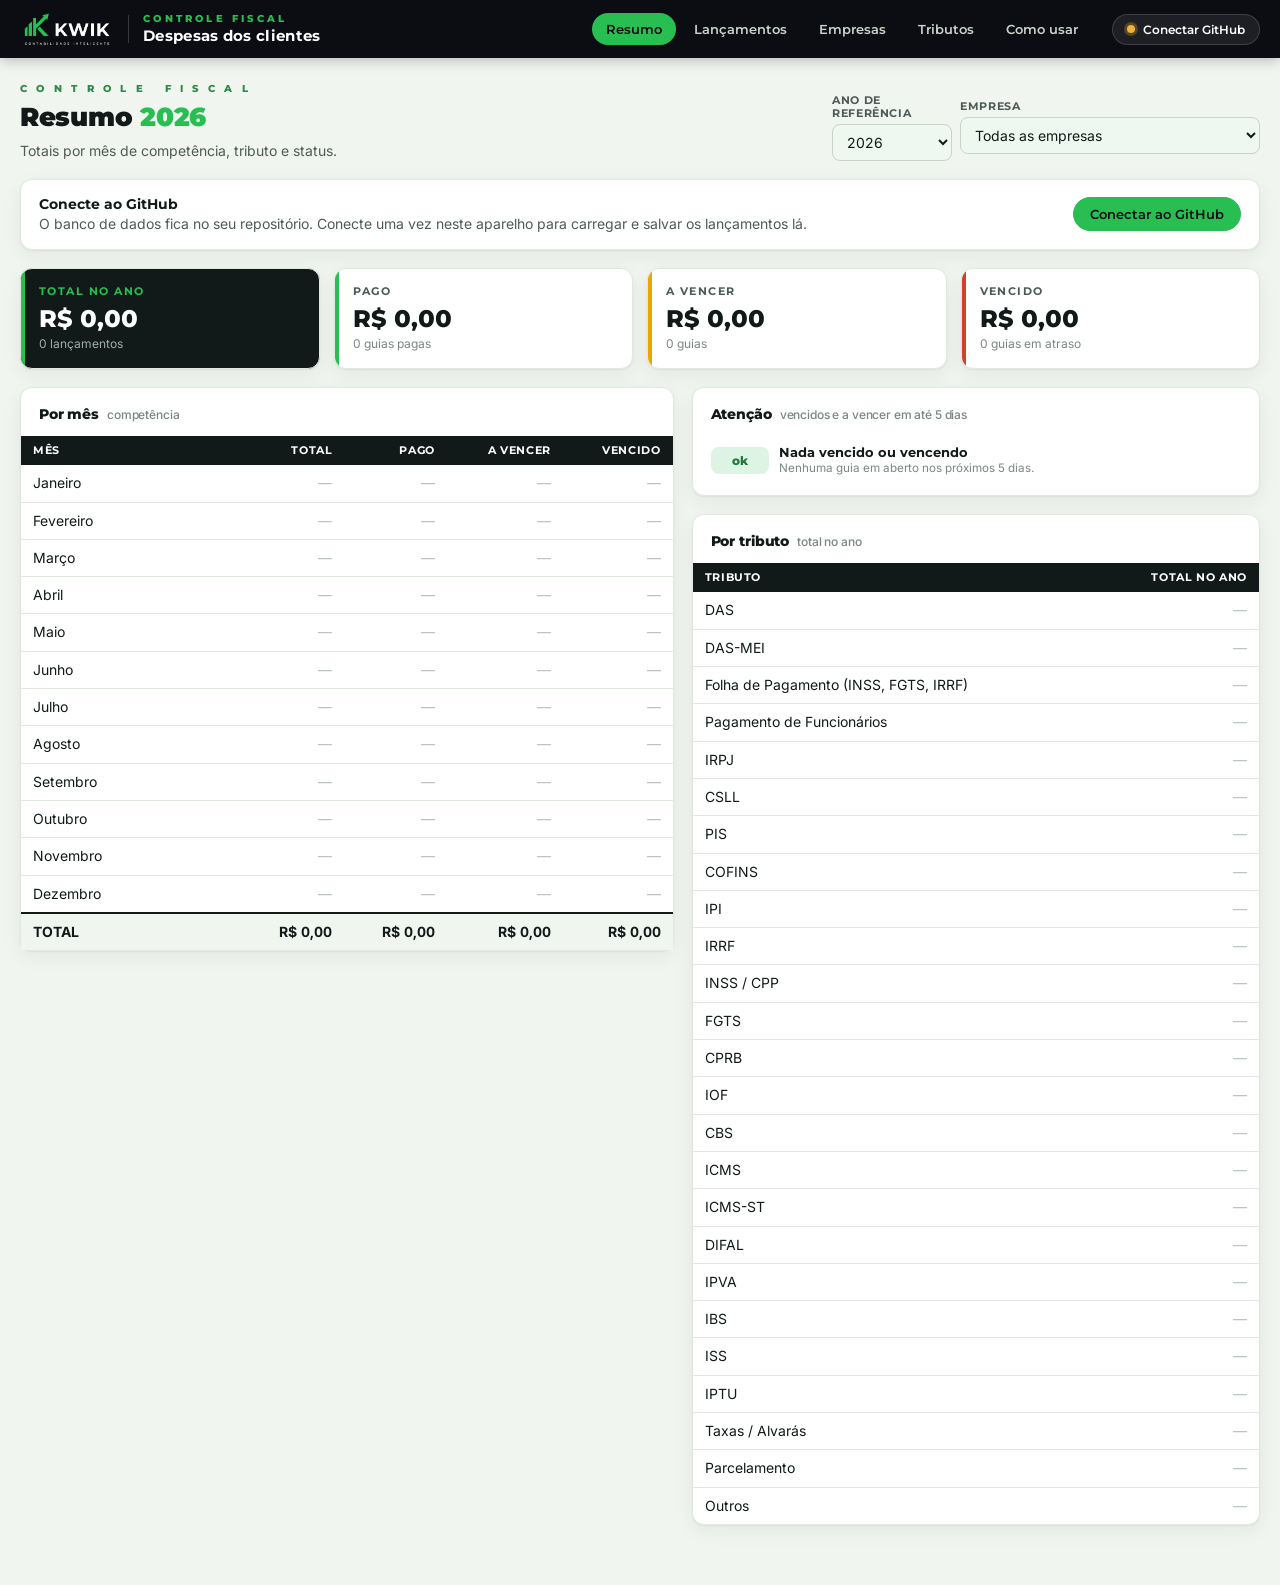
==== index.html @ aca6dff0 "Controle Fiscal KWIK: app instalável (sem dados) Co-Authored-By: Claude Opus 5.5 <noreply@anthropic." ====
<!doctype html>
<html lang="pt-BR">
<head>
<meta charset="utf-8">
<meta name="viewport" content="width=device-width, initial-scale=1, viewport-fit=cover">
<title>Controle Fiscal KWIK</title>
<link rel="manifest" href="manifest.webmanifest">
<link rel="apple-touch-icon" href="apple-touch-icon.png">
<link rel="icon" type="image/png" href="icone-192.png">
<meta name="theme-color" content="#0B0D13">
<meta name="apple-mobile-web-app-capable" content="yes">
<meta name="mobile-web-app-capable" content="yes">
<meta name="apple-mobile-web-app-status-bar-style" content="black-translucent">
<meta name="apple-mobile-web-app-title" content="KWIK Fiscal">
<meta name="description" content="Controle de despesas fiscais dos clientes da KWIK Contabilidade Inteligente">
<link rel="preconnect" href="https://fonts.googleapis.com">
<link rel="preconnect" href="https://fonts.gstatic.com" crossorigin>
<link href="https://fonts.googleapis.com/css2?family=Inter:wght@400;500;600;700&family=Montserrat:wght@600;700;800;900&display=swap" rel="stylesheet">
<style>
:root{
  --verde:#28BE52; --verde-esc:#2E8B45; --verde-claro:#DCEFD9; --verde-suave:#EEF8F0;
  --tinta:#111A19; --noite:#0B0D13; --grafite:#2A3331; --nevoa:#F1F5F0; --borda:#C9D3C8; --borda-suave:#E1E8E0;
  --texto:#111A19; --texto-2:#4D5B58; --texto-3:#7A8784; --branco:#fff;
  --ok-bg:#DDF3E3; --ok-tx:#1F7A3B; --av-bg:#FFF1CC; --av-tx:#8A5A00; --ve-bg:#F6D5D0; --ve-tx:#9C2B1E; --sv-bg:#E9ECEB; --sv-tx:#4D5B58;
  --raio:12px; --sombra:0 1px 2px rgba(17,26,25,.06),0 6px 20px rgba(17,26,25,.06);
  --f-tit:"Montserrat",system-ui,sans-serif; --f-txt:"Inter",system-ui,-apple-system,"Segoe UI",sans-serif;
}
*{box-sizing:border-box}
html{-webkit-text-size-adjust:100%}
body{margin:0;background:var(--nevoa);color:var(--texto);font:14px/1.45 var(--f-txt)}
button,input,select,textarea{font:inherit;color:inherit}
h1,h2,h3{font-family:var(--f-tit);margin:0;letter-spacing:-.01em}
.num{font-variant-numeric:tabular-nums;text-align:right;white-space:nowrap}

/* topo */
.topo{background:var(--noite);color:#fff;position:sticky;top:0;z-index:20;box-shadow:0 2px 12px rgba(0,0,0,.25)}
.topo-in{max-width:1400px;margin:0 auto;padding:10px 20px;display:flex;align-items:center;gap:20px;flex-wrap:wrap}
.marca{display:flex;align-items:center;gap:14px;text-decoration:none;color:inherit}
.marca img{height:38px;width:auto;display:block}
.marca .sep{width:1px;height:28px;background:rgba(255,255,255,.18)}
.marca .rot{font:800 10px/1.2 var(--f-tit);letter-spacing:.32em;color:var(--verde)}
.marca .rot b{display:block;color:#fff;font-size:15px;letter-spacing:.02em;margin-top:2px}
.abas{display:flex;gap:4px;margin-left:auto;flex-wrap:wrap}
.aba{background:none;border:0;color:#C9D3C8;padding:8px 14px;border-radius:999px;cursor:pointer;font:600 13px var(--f-tit);transition:background .15s,color .15s}
.aba:hover{color:#fff;background:rgba(255,255,255,.07)}
.aba[aria-selected="true"]{background:var(--verde);color:var(--noite)}
.dados-bt{display:flex;align-items:center;gap:8px;background:rgba(255,255,255,.08);border:1px solid rgba(255,255,255,.14);color:#fff;border-radius:999px;padding:7px 14px;cursor:pointer;font:600 12px var(--f-tit)}
.dados-bt:hover{background:rgba(255,255,255,.14)}
.ponto{width:8px;height:8px;border-radius:50%;background:#7A8784;flex:none}
.ponto.ok{background:var(--verde);box-shadow:0 0 0 3px rgba(40,190,82,.25)}
.ponto.alerta{background:#F2B233;box-shadow:0 0 0 3px rgba(242,178,51,.25)}
.ponto.erro{background:#E5533D;box-shadow:0 0 0 3px rgba(229,83,61,.25)}
.aviso-gh{display:flex;align-items:center;gap:14px;padding:14px 18px;margin-bottom:18px;border-left:4px solid var(--verde);flex-wrap:wrap}
.aviso-gh p{margin:0;flex:1 1 260px;color:var(--texto-2)}
.aviso-gh b{color:var(--texto);font-family:var(--f-tit)}
.passos-gh{background:var(--nevoa);border:1px solid var(--borda-suave);border-radius:10px;padding:12px 14px;font-size:13px;color:var(--texto-2)}
.passos-gh ol{margin:6px 0 6px;padding-left:20px}
.passos-gh li{margin:3px 0}
.passos-gh a{color:var(--verde-esc);font-weight:600;word-break:break-all}
/* cartões de lançamento (celular) */
.cards{display:none;padding:6px}
.card-l{border:1px solid var(--borda-suave);border-radius:12px;padding:12px 12px 10px;margin:6px 0;background:#fff;border-left:4px solid var(--c,var(--borda))}
.card-l.Pago{--c:var(--verde)} .card-l.A{--c:#E9A800} .card-l.Vencido{--c:#D0402C}
.card-l .cl-top{display:flex;justify-content:space-between;gap:8px;align-items:flex-start}
.card-l .cl-top b{font:700 14px var(--f-tit)}
.card-l .cl-emp{font-size:12.5px;color:var(--texto-2);margin-top:2px}
.card-l .cl-info{font-size:12px;color:var(--texto-3);margin-top:6px;display:flex;gap:6px 12px;flex-wrap:wrap}
.card-l .cl-bot{display:flex;justify-content:space-between;align-items:center;margin-top:8px;gap:8px}
.card-l .valor{font:800 17px var(--f-tit);font-variant-numeric:tabular-nums}
.bt-filtros{display:none}
.filtros .mais{display:contents}
.menu{position:absolute;right:20px;top:calc(100% + 6px);background:#fff;color:var(--texto);border-radius:var(--raio);box-shadow:0 12px 40px rgba(0,0,0,.25);min-width:300px;padding:8px;display:none}
.menu.aberto{display:block}
.menu .info{padding:10px 12px 12px;border-bottom:1px solid var(--borda-suave);margin-bottom:6px;font-size:12px;color:var(--texto-2)}
.menu .info strong{display:block;font:700 13px var(--f-tit);color:var(--texto);margin-bottom:2px}
.menu button{display:flex;width:100%;text-align:left;gap:10px;align-items:center;background:none;border:0;padding:9px 12px;border-radius:8px;cursor:pointer}
.menu button:hover{background:var(--nevoa)}
.menu button small{display:block;color:var(--texto-3);font-size:11.5px}
.menu hr{border:0;border-top:1px solid var(--borda-suave);margin:6px 0}
.menu .ic{width:18px;text-align:center;color:var(--verde-esc);font-weight:700}

/* página */
main{max-width:1400px;margin:0 auto;padding:24px 20px 60px}
.cab{display:flex;align-items:flex-end;justify-content:space-between;gap:16px;flex-wrap:wrap;margin-bottom:18px}
.cab .sobre{font:800 10px var(--f-tit);letter-spacing:.32em;color:var(--verde-esc);margin-bottom:4px}
.cab h1{font-size:26px;font-weight:900}
.cab h1 em{font-style:normal;color:var(--verde)}
.cab p{margin:4px 0 0;color:var(--texto-2)}
.acoes{display:flex;gap:8px;flex-wrap:wrap;align-items:center}
.bt{display:inline-flex;align-items:center;gap:6px;border:1px solid var(--borda);background:#fff;border-radius:999px;padding:8px 16px;cursor:pointer;font:600 13px var(--f-tit);color:var(--tinta);transition:background .15s,border-color .15s}
.bt:hover{border-color:var(--tinta)}
.bt.pri{background:var(--verde);border-color:var(--verde);color:var(--noite)}
.bt.pri:hover{background:#22a948;border-color:#22a948}
.bt.esc{background:var(--tinta);border-color:var(--tinta);color:#fff}
.bt.peq{padding:5px 10px;font-size:12px}
.bt:disabled{opacity:.5;cursor:default}
.painel{background:#fff;border:1px solid var(--borda-suave);border-radius:var(--raio);box-shadow:var(--sombra)}
.painel>h2{font-size:14px;font-weight:800;padding:16px 18px 0;display:flex;align-items:center;gap:8px}
.painel>h2 small{font:500 12px var(--f-txt);color:var(--texto-3)}
.vazio{padding:36px 18px;text-align:center;color:var(--texto-3)}

/* filtros */
.filtros{display:flex;gap:10px;flex-wrap:wrap;align-items:flex-end;padding:14px 16px;margin-bottom:14px}
.campo{display:flex;flex-direction:column;gap:4px;min-width:0}
.campo>span{font:700 10.5px var(--f-tit);letter-spacing:.06em;text-transform:uppercase;color:var(--texto-2)}
.campo input,.campo select,.campo textarea{border:1px solid var(--borda);background:var(--verde-suave);border-radius:8px;padding:8px 10px;min-width:0;width:100%;outline:none}
.campo input:focus,.campo select:focus,.campo textarea:focus{border-color:var(--verde);box-shadow:0 0 0 3px rgba(40,190,82,.18);background:#fff}
.filtros .campo{flex:1 1 150px}
.filtros .campo.busca{flex:2 1 220px}
.filtros .campo input,.filtros .campo select{background:#fff}

/* KPIs */
.kpis{display:grid;grid-template-columns:repeat(4,minmax(0,1fr));gap:14px;margin-bottom:18px}
.kpi{padding:16px 18px;cursor:pointer;text-align:left;border:1px solid var(--borda-suave);transition:transform .15s,box-shadow .15s;position:relative;overflow:hidden}
.kpi:hover{transform:translateY(-2px);box-shadow:0 10px 26px rgba(17,26,25,.1)}
.kpi::before{content:"";position:absolute;left:0;top:0;bottom:0;width:4px;background:var(--c,var(--verde))}
.kpi .r{font:700 10.5px var(--f-tit);letter-spacing:.14em;text-transform:uppercase;color:var(--texto-2)}
.kpi .v{font:800 24px var(--f-tit);margin-top:6px;font-variant-numeric:tabular-nums;white-space:nowrap}
.kpi .s{font-size:12px;color:var(--texto-3);margin-top:2px}
.kpi.total{background:var(--tinta);color:#fff;--c:var(--verde)}
.kpi.total .r{color:var(--verde)} .kpi.total .s{color:#9FB0AC}
.kpi.pago{--c:var(--verde)} .kpi.av{--c:#E9A800} .kpi.ve{--c:#D0402C}
.grade2{display:grid;grid-template-columns:minmax(0,1.15fr) minmax(0,1fr);gap:18px;align-items:start}
.grade2 .lado{display:flex;flex-direction:column;gap:18px}

/* tabelas */
.rolagem{overflow:auto;max-width:100%}
table{border-collapse:separate;border-spacing:0;width:100%}
th{font:700 10.5px var(--f-tit);letter-spacing:.06em;text-transform:uppercase;color:#fff;background:var(--tinta);padding:10px 10px;text-align:left;white-space:nowrap;position:sticky;top:0;z-index:2}
th.num{text-align:right}
th.ordenavel{cursor:pointer;user-select:none}
th.ordenavel:hover{background:var(--grafite)}
th .seta{color:var(--verde);margin-left:4px}
th.auto::after{content:"auto";font:600 8.5px var(--f-txt);letter-spacing:.04em;text-transform:none;background:rgba(255,255,255,.14);color:#C9D3C8;border-radius:4px;padding:1px 4px;margin-left:6px;vertical-align:1px}
td{padding:9px 10px;border-bottom:1px solid var(--borda-suave);vertical-align:middle}
tbody tr:hover td{background:#F7FAF6}
tfoot td{font-weight:700;background:var(--nevoa);border-top:2px solid var(--tinta);border-bottom:0}
.tab-dados{max-height:calc(100vh - 290px);min-height:240px}
.tab-dados td{white-space:nowrap}
.tab-dados td.obs{max-width:380px;overflow:hidden;text-overflow:ellipsis;color:var(--texto-2);font-size:12.5px}
.tab-dados td.emp{max-width:240px;overflow:hidden;text-overflow:ellipsis}
.mini td,.mini th{padding:8px 12px}
.mini{margin-top:12px}
.mini tbody tr:last-child td{border-bottom:0}
.barra{position:relative}
.barra i{position:absolute;left:6px;top:6px;bottom:6px;background:linear-gradient(90deg,rgba(40,190,82,.32),rgba(40,190,82,.14));border-radius:4px;pointer-events:none}
.barra span{position:relative}
.zero{color:#B6C0BE}
.selo{display:inline-flex;align-items:center;gap:5px;padding:3px 9px;border-radius:999px;font:700 11px var(--f-tit);white-space:nowrap}
.selo::before{content:"";width:6px;height:6px;border-radius:50%;background:currentColor}
.s-pago{background:var(--ok-bg);color:var(--ok-tx)} .s-av{background:var(--av-bg);color:var(--av-tx)} .s-ve{background:var(--ve-bg);color:var(--ve-tx)} .s-sv{background:var(--sv-bg);color:var(--sv-tx)}
.dias-alerta{background:var(--av-bg);color:var(--av-tx);font-weight:700;border-radius:6px;padding:2px 7px}
.dias-alerta.neg{background:var(--ve-bg);color:var(--ve-tx)}
.auto-cel{color:var(--texto-2)}
.acoes-linha{display:flex;gap:4px;justify-content:flex-end}
.ib{border:1px solid transparent;background:none;border-radius:8px;width:30px;height:30px;display:inline-grid;place-items:center;cursor:pointer;color:var(--texto-2)}
.ib:hover{background:var(--nevoa);border-color:var(--borda);color:var(--tinta)}
.ib.pagar{color:var(--verde-esc)}
.ib.del:hover{color:var(--ve-tx);border-color:var(--ve-bg);background:#FDF1EF}
.ib svg{width:16px;height:16px}
.contagem{font-size:12.5px;color:var(--texto-2);padding:10px 16px;border-top:1px solid var(--borda-suave);display:flex;justify-content:space-between;gap:10px;flex-wrap:wrap}

/* atenção */
.alertas{list-style:none;margin:10px 0 0;padding:0 8px 8px}
.alertas li{display:grid;grid-template-columns:auto minmax(0,1fr) auto;gap:10px;align-items:center;padding:10px;border-radius:10px;cursor:pointer}
.alertas li:hover{background:var(--nevoa)}
.alertas .d{font:800 12px var(--f-tit);text-align:center;width:58px;padding:6px 0;border-radius:8px}
.alertas .t{min-width:0}
.alertas .t b{display:block;font:700 13px var(--f-tit);overflow:hidden;text-overflow:ellipsis;white-space:nowrap}
.alertas .t small{color:var(--texto-3);display:block;overflow:hidden;text-overflow:ellipsis;white-space:nowrap}

/* instruções */
.passos{display:grid;grid-template-columns:repeat(auto-fit,minmax(240px,1fr));gap:14px;margin-bottom:18px}
.passo{padding:18px}
.passo .n{width:34px;height:34px;border-radius:10px;background:var(--verde);color:var(--noite);display:grid;place-items:center;font:900 15px var(--f-tit);margin-bottom:10px}
.passo h3{font-size:15px;margin-bottom:4px}
.passo p{margin:0;color:var(--texto-2)}
.legenda{padding:18px;display:grid;gap:10px}
.legenda div{display:grid;grid-template-columns:170px 1fr;gap:12px;align-items:center}
.amostra{border:1px solid var(--borda);border-radius:6px;padding:6px 10px;font-size:12px}
.texto-longo{padding:18px 20px;color:var(--texto-2)}
.texto-longo h3{color:var(--texto);font-size:15px;margin:14px 0 6px}
.texto-longo h3:first-child{margin-top:0}
.texto-longo code{background:var(--nevoa);border:1px solid var(--borda-suave);border-radius:4px;padding:1px 5px;font-size:12.5px}

/* modal */
dialog{border:0;border-radius:16px;padding:0;width:min(760px,calc(100vw - 24px));box-shadow:0 30px 80px rgba(0,0,0,.35);color:var(--texto)}
dialog::backdrop{background:rgba(11,13,19,.55);backdrop-filter:blur(2px)}
.m-cab{background:var(--tinta);color:#fff;padding:16px 20px;display:flex;align-items:center;justify-content:space-between}
.m-cab .sobre{font:800 9.5px var(--f-tit);letter-spacing:.3em;color:var(--verde)}
.m-cab h2{font-size:18px;font-weight:800}
.m-cab .x{background:none;border:0;color:#C9D3C8;font-size:22px;cursor:pointer;line-height:1}
.m-corpo{padding:18px 20px;display:grid;grid-template-columns:repeat(6,minmax(0,1fr));gap:12px 14px;max-height:calc(100vh - 200px);overflow:auto}
.m-corpo .c2{grid-column:span 2}.m-corpo .c3{grid-column:span 3}.m-corpo .c4{grid-column:span 4}.m-corpo .c6{grid-column:span 6}
.m-pe{padding:14px 20px;border-top:1px solid var(--borda-suave);display:flex;justify-content:flex-end;gap:8px;flex-wrap:wrap;background:var(--nevoa)}
.ro{border:1px dashed var(--borda);background:#fff;border-radius:8px;padding:8px 10px;min-height:38px;display:flex;align-items:center;gap:8px;color:var(--texto-2)}
.ro.total{font:800 16px var(--f-tit);color:var(--tinta);justify-content:flex-end}
.campo .dica{font-size:11.5px;color:var(--texto-3)}
.campo .erro{font-size:11.5px;color:var(--ve-tx)}
.campo.invalido input{border-color:#D0402C;background:#FDF1EF}
.linha-inp{display:flex;gap:6px}
.linha-inp input{flex:1}
textarea{resize:vertical;min-height:64px}

/* toast */
.toasts{position:fixed;bottom:18px;left:50%;transform:translateX(-50%);display:flex;flex-direction:column;gap:8px;z-index:100;width:min(520px,calc(100vw - 32px))}
.toast{background:var(--tinta);color:#fff;border-radius:12px;padding:12px 14px;display:flex;align-items:center;gap:12px;box-shadow:0 12px 30px rgba(0,0,0,.3);animation:sobe .2s ease-out}
.toast::before{content:"";width:8px;height:8px;border-radius:50%;background:var(--verde);flex:none}
.toast.erro::before{background:#E5533D}
.toast span{flex:1}
.toast button{background:none;border:1px solid rgba(255,255,255,.3);color:var(--verde);border-radius:999px;padding:4px 12px;cursor:pointer;font:700 12px var(--f-tit)}
@keyframes sobe{from{opacity:0;transform:translateY(8px)}to{opacity:1;transform:none}}

[hidden]{display:none!important}
.so-impr{display:none}

@media (max-width:1100px){.grade2{grid-template-columns:1fr}}
@media (max-width:820px){
  .kpis{grid-template-columns:repeat(2,minmax(0,1fr))}
  .topo-in{padding:10px 16px;gap:10px}
  .abas{margin-left:0;order:3;width:100%;overflow-x:auto;flex-wrap:nowrap}
  .aba{flex:none}
  .dados-bt{margin-left:auto}
  .marca img{height:30px}
  .marca .rot{display:none}.marca .sep{display:none}
  main{padding:18px 16px 50px}
  .m-corpo{grid-template-columns:repeat(2,minmax(0,1fr))}
  .m-corpo .c2,.m-corpo .c3,.m-corpo .c4,.m-corpo .c6{grid-column:span 2}
  .legenda div{grid-template-columns:1fr}
  .menu{right:16px;left:16px;min-width:0}
  .tab-dados{max-height:none}
}
/* celular: cartões no lugar da tabela, filtros recolhidos, campos de 16px (o iPhone não dá zoom) */
@media (max-width:700px){
  .tab-dados{display:none}
  .cards{display:block}
  .bt-filtros{display:inline-flex}
  .filtros:not(.abre) .mais{display:none}
  .filtros .campo.busca{flex:1 1 160px}
  .campo input,.campo select,.campo textarea{font-size:16px}
  .cab h1{font-size:23px}
  .cab .acoes{width:100%}
  .cab .acoes .bt.pri{flex:1;justify-content:center}
  .cab .acoes .campo{flex:1 1 140px;width:auto!important}
  dialog{width:100vw;max-width:100vw;max-height:100dvh;height:100dvh;border-radius:0;margin:0}
  dialog form{display:flex;flex-direction:column;height:100%}
  .m-cab{padding-top:calc(14px + env(safe-area-inset-top))}
  .m-corpo{flex:1;max-height:none}
  .m-pe{padding-bottom:calc(14px + env(safe-area-inset-bottom))}
  .m-pe .bt{flex:1;justify-content:center}
}
.topo{padding-top:env(safe-area-inset-top);padding-left:env(safe-area-inset-left);padding-right:env(safe-area-inset-right)}
main{padding-bottom:calc(60px + env(safe-area-inset-bottom))}
.toasts{bottom:calc(18px + env(safe-area-inset-bottom))}
@media (max-width:420px){.kpi .v{font-size:19px}}
@media print{
  body{background:#fff}
  .topo,.acoes,.filtros,.ib,.acoes-linha,th.col-acoes,td.col-acoes,.toasts{display:none!important}
  .so-impr{display:block}
  main{padding:0;max-width:none}
  .painel{box-shadow:none;border:0}
  .tab-dados{max-height:none;overflow:visible}
  th{position:static;color:#000;background:#E1E8E0}
  .kpi.total{background:#fff;color:#000;border:1px solid #000}
}
</style>
</head>
<body>
<header class="topo">
  <div class="topo-in">
    <a class="marca" href="#resumo" title="Controle Fiscal KWIK">
      <img src="[data-uri]" alt="KWIK Contabilidade Inteligente">
      <span class="sep"></span>
      <span class="rot">CONTROLE FISCAL<b>Despesas dos clientes</b></span>
    </a>
    <nav class="abas" role="tablist" aria-label="Seções">
      <button class="aba" role="tab" data-aba="resumo">Resumo</button>
      <button class="aba" role="tab" data-aba="lancamentos">Lançamentos</button>
      <button class="aba" role="tab" data-aba="empresas">Empresas</button>
      <button class="aba" role="tab" data-aba="tributos">Tributos</button>
      <button class="aba" role="tab" data-aba="instrucoes">Como usar</button>
    </nav>
    <button class="dados-bt" id="btDados" aria-haspopup="true" aria-expanded="false"><span class="ponto" id="pontoDados"></span><span id="rotDados">Banco de dados</span></button>
    <div class="menu" id="menuDados" role="menu">
      <div class="info"><strong id="infoTit">Salvo neste navegador</strong><span id="infoTxt"></span></div>
      <button data-acao="sincronizar" data-so-gh><span class="ic">↻</span><span>Sincronizar agora<small>Busca as alterações dos outros aparelhos</small></span></button>
      <button data-acao="github"><span class="ic">⇄</span><span><b>Conectar ao GitHub</b><small>Repositório, arquivo do banco e token</small></span></button>
      <hr>
      <button data-acao="exp-json"><span class="ic">↓</span><span>Baixar backup (.json)</span></button>
      <button data-acao="imp-json"><span class="ic">↑</span><span>Restaurar backup (.json)</span></button>
      <hr>
      <button data-acao="exp-xlsx"><span class="ic">▦</span><span>Exportar para Excel (.xlsx)<small>Mesmas abas da planilha original</small></span></button>
      <button data-acao="imp-xlsx"><span class="ic">▤</span><span>Importar planilha Excel (.xlsx)<small>Substitui os dados pelos da planilha</small></span></button>
      <hr>
      <button data-acao="imprimir"><span class="ic">⎙</span><span>Imprimir esta tela</span></button>
    </div>
    <input type="file" id="arqJson" accept=".json,application/json" hidden>
    <input type="file" id="arqXlsx" accept=".xlsx,.xls" hidden>
  </div>
</header>

<main>
  <!-- RESUMO -->
  <section data-pag="resumo" hidden>
    <div class="cab">
      <div><div class="sobre">C O N T R O L E &nbsp; F I S C A L</div><h1>Resumo <em id="resAnoTit"></em></h1><p>Totais por mês de competência, tributo e status.</p></div>
      <div class="acoes">
        <label class="campo" style="width:120px"><span>Ano de referência</span><select id="resAno"></select></label>
        <label class="campo" style="width:300px;max-width:100%"><span>Empresa</span><select id="resEmp"></select></label>
      </div>
    </div>
    <div class="painel aviso-gh" id="avisoGh" hidden><p><b>Conecte ao GitHub</b><br>O banco de dados fica no seu repositório. Conecte uma vez neste aparelho para carregar e salvar os lançamentos lá.</p><button class="bt pri" id="avisoGhBt">Conectar ao GitHub</button></div>
    <div class="kpis" id="kpis"></div>
    <div class="grade2">
      <div class="painel"><h2>Por mês <small>competência</small></h2><div class="rolagem"><table class="mini" id="tabMes"></table></div></div>
      <div class="lado">
        <div class="painel"><h2>Atenção <small>vencidos e a vencer em até 5 dias</small></h2><ul class="alertas" id="alertas"></ul></div>
        <div class="painel"><h2>Por tributo <small>total no ano</small></h2><div class="rolagem"><table class="mini" id="tabTrib"></table></div></div>
      </div>
    </div>
  </section>

  <!-- LANÇAMENTOS -->
  <section data-pag="lancamentos" hidden>
    <div class="cab">
      <div><div class="sobre">C O N T R O L E &nbsp; F I S C A L</div><h1>Lançamentos</h1><p>Cada guia: empresa, tributo, competência, vencimento e valores. Regime, esfera, total e status são automáticos.</p></div>
      <div class="acoes"><button class="bt pri" id="novoLanc">＋ Novo lançamento</button></div>
    </div>
    <div class="painel filtros">
      <label class="campo busca"><span>Buscar</span><input type="search" id="fBusca" placeholder="Guia, observação, empresa…"></label>
      <button class="bt peq bt-filtros" id="btFiltros" style="margin-bottom:3px">Filtros</button>
      <div class="mais">
      <label class="campo"><span>Empresa</span><select id="fEmp"></select></label>
      <label class="campo"><span>Tributo</span><select id="fTrib"></select></label>
      <label class="campo"><span>Status</span><select id="fStatus"><option value="">Todos</option><option>Pago</option><option>A vencer</option><option>Vencido</option><option>Sem venc.</option><option value="aberto">Em aberto (a vencer + vencido)</option></select></label>
      <label class="campo" style="flex:0 1 110px"><span>Ano</span><select id="fAno"></select></label>
      <label class="campo" style="flex:0 1 140px"><span>Mês</span><select id="fMes"></select></label>
      <button class="bt peq" id="fLimpar" style="margin-bottom:3px">Limpar filtros</button>
      </div>
    </div>
    <div class="painel">
      <div class="rolagem tab-dados"><table id="tabLanc"></table></div>
      <div class="cards" id="cardsLanc"></div>
      <div class="contagem" id="contLanc"></div>
    </div>
  </section>

  <!-- EMPRESAS -->
  <section data-pag="empresas" hidden>
    <div class="cab">
      <div><div class="sobre">C O N T R O L E &nbsp; F I S C A L</div><h1>Empresas</h1><p>Cadastro dos clientes: razão social, CNPJ e regime tributário.</p></div>
      <div class="acoes"><button class="bt pri" id="novaEmp">＋ Nova empresa</button></div>
    </div>
    <div class="painel"><div class="rolagem"><table id="tabEmp"></table></div></div>
  </section>

  <!-- TRIBUTOS -->
  <section data-pag="tributos" hidden>
    <div class="cab">
      <div><div class="sobre">C O N T R O L E &nbsp; F I S C A L</div><h1>Tributos</h1><p>Lista usada nos menus dos lançamentos. Inclua novos tributos ou taxas quando precisar.</p></div>
      <div class="acoes"><button class="bt pri" id="novoTrib">＋ Novo tributo</button></div>
    </div>
    <div class="painel"><div class="rolagem"><table id="tabTribs"></table></div></div>
  </section>

  <!-- INSTRUÇÕES -->
  <section data-pag="instrucoes" hidden>
    <div class="cab"><div><div class="sobre">C O N T R O L E &nbsp; F I S C A L</div><h1>Como <em>usar</em></h1><p>O mesmo controle da planilha, no computador e no celular.</p></div></div>
    <div class="passos">
      <div class="painel passo"><div class="n">1</div><h3>Empresas</h3><p>Cadastre cada cliente (razão social, CNPJ, regime tributário).</p></div>
      <div class="painel passo"><div class="n">2</div><h3>Lançamentos</h3><p>Registre cada guia: empresa, tributo, competência, vencimento e valores. Regime, esfera, total e status são automáticos.</p></div>
      <div class="painel passo"><div class="n">3</div><h3>Resumo</h3><p>Escolha o ano e, se quiser, uma empresa. Os totais por mês, tributo e status se atualizam sozinhos.</p></div>
      <div class="painel passo"><div class="n">4</div><h3>Tributos</h3><p>Lista usada nos menus. Pode incluir novos tributos ou taxas a qualquer momento.</p></div>
    </div>
    <div class="grade2">
      <div class="painel"><h2>Legenda</h2>
        <div class="legenda">
          <div><span class="amostra" style="background:var(--verde-suave)">Campo verde-claro</span><span>Campo para preencher.</span></div>
          <div><span class="amostra" style="border-style:dashed">Campo tracejado</span><span>Cálculo automático (regime, esfera, total e status) — não precisa editar.</span></div>
          <div><span><span class="selo s-pago">Pago</span></span><span>Tem data de pagamento.</span></div>
          <div><span><span class="selo s-av">A vencer</span></span><span>Sem pagamento e vencimento hoje ou depois.</span></div>
          <div><span><span class="selo s-ve">Vencido</span></span><span>Sem pagamento e vencimento já passou (calculado pela data de hoje).</span></div>
          <div><span><span class="selo s-sv">Sem venc.</span></span><span>Sem pagamento e sem data de vencimento.</span></div>
          <div><span><span class="dias-alerta">3</span></span><span>Dias p/ vencer destacado quando faltam 5 dias ou menos (negativo = dias de atraso).</span></div>
        </div>
      </div>
      <div class="painel texto-longo">
        <h3>Onde os dados ficam salvos</h3>
        <p>O banco é o arquivo <code>dados/kwik-despesas.json</code> do seu repositório privado no GitHub. Cada aparelho guarda uma cópia e sincroniza sozinho: ao abrir o app, ao salvar e ao voltar para ele. Cada envio vira um commit, então o GitHub guarda o histórico de tudo.</p>
        <h3>Conectar um aparelho</h3>
        <p>Toque em <b>Banco de dados → Conectar ao GitHub</b>, gere um token com acesso só a esse repositório (as instruções estão na tela) e cole. Faça isso uma vez em cada aparelho.</p>
        <h3>Sem internet</h3>
        <p>Pode lançar normalmente. As alterações ficam guardadas no aparelho e sobem quando a conexão voltar. Se o celular e o computador mexerem ao mesmo tempo, as alterações se juntam: em cada lançamento vale a mais recente.</p>
        <h3>Instalar no iPhone</h3>
        <p>Abra o link do app no <b>Safari</b>, toque em <b>Compartilhar</b> → <b>Adicionar à Tela de Início</b>. Depois abra pelo ícone e conecte ao GitHub ali dentro.</p>
        <h3>Excel</h3>
        <p><b>Exportar para Excel</b> gera um .xlsx com as abas Resumo, Lançamentos, Empresas e Tributos. <b>Importar planilha</b> lê uma planilha no mesmo formato e substitui os dados.</p>
        <h3>Origem</h3>
        <p>Dados de agosto e setembro/2026 lançados a partir das guias do Drive da KWIK.</p>
      </div>
    </div>
  </section>
</main>

<dialog id="modal"><form method="dialog" id="mForm" novalidate>
  <div class="m-cab"><div><div class="sobre" id="mSobre"></div><h2 id="mTit"></h2></div><button type="button" class="x" data-fechar aria-label="Fechar">×</button></div>
  <div class="m-corpo" id="mCorpo"></div>
  <div class="m-pe" id="mPe"></div>
</form></dialog>
<div class="toasts" id="toasts"></div>

<script>
"use strict";
/* ===== Lista padrão de tributos (a mesma da planilha; os dados ficam no GitHub, não neste arquivo) ===== */
const TRIBUTOS_PADRAO = [{"id": "t001", "nome": "DAS", "esfera": "Federal", "descricao": "Simples Nacional – documento de arrecadação unificado"}, {"id": "t002", "nome": "DAS-MEI", "esfera": "Federal", "descricao": "Microempreendedor Individual"}, {"id": "t003", "nome": "Folha de Pagamento (INSS, FGTS, IRRF)", "esfera": "Federal", "descricao": "Encargos sobre a folha: INSS/CPP, FGTS e IRRF retido dos funcionários"}, {"id": "t004", "nome": "Pagamento de Funcionários", "esfera": "Pessoal", "descricao": "Salários, férias, 13º, rescisões e pró-labore"}, {"id": "t005", "nome": "IRPJ", "esfera": "Federal", "descricao": "Imposto de Renda Pessoa Jurídica"}, {"id": "t006", "nome": "CSLL", "esfera": "Federal", "descricao": "Contribuição Social sobre o Lucro Líquido"}, {"id": "t007", "nome": "PIS", "esfera": "Federal", "descricao": "Programa de Integração Social"}, {"id": "t008", "nome": "COFINS", "esfera": "Federal", "descricao": "Contribuição para o Financiamento da Seguridade Social"}, {"id": "t009", "nome": "IPI", "esfera": "Federal", "descricao": "Imposto sobre Produtos Industrializados"}, {"id": "t010", "nome": "IRRF", "esfera": "Federal", "descricao": "Imposto de Renda Retido na Fonte (uso separado da folha)"}, {"id": "t011", "nome": "INSS / CPP", "esfera": "Federal", "descricao": "Contribuição previdenciária patronal (uso separado da folha)"}, {"id": "t012", "nome": "FGTS", "esfera": "Federal", "descricao": "FGTS Digital (uso separado da folha)"}, {"id": "t013", "nome": "CPRB", "esfera": "Federal", "descricao": "Contribuição Previdenciária sobre a Receita Bruta"}, {"id": "t014", "nome": "IOF", "esfera": "Federal", "descricao": "Imposto sobre Operações Financeiras"}, {"id": "t015", "nome": "CBS", "esfera": "Federal", "descricao": "Contribuição sobre Bens e Serviços (Reforma Tributária)"}, {"id": "t016", "nome": "ICMS", "esfera": "Estadual", "descricao": "Imposto sobre Circulação de Mercadorias e Serviços"}, {"id": "t017", "nome": "ICMS-ST", "esfera": "Estadual", "descricao": "ICMS Substituição Tributária"}, {"id": "t018", "nome": "DIFAL", "esfera": "Estadual", "descricao": "Diferencial de alíquota de ICMS"}, {"id": "t019", "nome": "IPVA", "esfera": "Estadual", "descricao": "Imposto sobre a Propriedade de Veículos"}, {"id": "t020", "nome": "IBS", "esfera": "Estadual/Municipal", "descricao": "Imposto sobre Bens e Serviços (Reforma Tributária)"}, {"id": "t021", "nome": "ISS", "esfera": "Municipal", "descricao": "Imposto Sobre Serviços"}, {"id": "t022", "nome": "IPTU", "esfera": "Municipal", "descricao": "Imposto Predial e Territorial Urbano"}, {"id": "t023", "nome": "Taxas / Alvarás", "esfera": "Municipal", "descricao": "Alvará, TFF, taxa de licença e similares"}, {"id": "t024", "nome": "Parcelamento", "esfera": "Federal", "descricao": "Parcelamentos de débitos (PERT, Simples, etc.)"}, {"id": "t025", "nome": "Outros", "esfera": "Outros", "descricao": "Demais despesas fiscais"}];

const CHAVE = "kwik-despesas-db";
const REGIMES = ["Simples Nacional","Lucro Presumido","Lucro Real","MEI","Imune/Isenta"];
const ESFERAS = ["Federal","Estadual","Municipal","Estadual/Municipal","Pessoal","Outros"];
const MESES = ["Janeiro","Fevereiro","Março","Abril","Maio","Junho","Julho","Agosto","Setembro","Outubro","Novembro","Dezembro"];
const STATUS_CLS = {"Pago":"s-pago","A vencer":"s-av","Vencido":"s-ve","Sem venc.":"s-sv"};

const $ = (s, r = document) => r.querySelector(s);
const $$ = (s, r = document) => [...r.querySelectorAll(s)];
const uid = () => Math.random().toString(36).slice(2, 9) + Date.now().toString(36).slice(-5);
const r2 = n => Math.round((+n || 0) * 100) / 100;
const esc = s => String(s ?? "").replace(/[&<>"']/g, c => ({"&":"&amp;","<":"&lt;",">":"&gt;",'"':"&quot;","'":"&#39;"}[c]));
const brl = new Intl.NumberFormat("pt-BR", {style:"currency", currency:"BRL"});
const dec = new Intl.NumberFormat("pt-BR", {minimumFractionDigits:2, maximumFractionDigits:2});
const fmtR = n => brl.format(n || 0);
const fmtD = iso => iso ? iso.slice(8,10) + "/" + iso.slice(5,7) + "/" + iso.slice(0,4) : "";
const fmtC = ym => ym ? ym.slice(5,7) + "/" + ym.slice(0,4) : "";
const norm = s => String(s ?? "").normalize("NFD").replace(/[̀-ͯ]/g, "").toLowerCase();
function hoje() { const d = new Date(); return d.getFullYear() + "-" + String(d.getMonth()+1).padStart(2,"0") + "-" + String(d.getDate()).padStart(2,"0"); }
const diasEntre = (a, b) => Math.round((Date.parse(a + "T00:00:00Z") - Date.parse(b + "T00:00:00Z")) / 864e5);
function lerValor(s) {
  s = String(s ?? "").replace(/R\$|\s/g, "");
  if (!s) return 0;
  if (s.includes(",")) s = s.replace(/\./g, "").replace(",", ".");
  const n = parseFloat(s);
  return isFinite(n) ? r2(n) : NaN;
}

/* ===== Banco de dados =====
   O banco é o arquivo dados/kwik-despesas.json do repositório no GitHub.
   Cada aparelho guarda uma cópia no navegador e sincroniza pela API do GitHub.
   Cada registro leva "alteradoEm"; exclusões ficam em "excluidos" para que
   alterações feitas no celular e no computador se juntem sem perder nada. */
let db;
const novoDb = () => ({versao: 1, atualizadoEm: "", empresas: [], tributos: JSON.parse(JSON.stringify(TRIBUTOS_PADRAO)), lancamentos: [], excluidos: {}});
function validarDb(d) {
  return d && Array.isArray(d.empresas) && Array.isArray(d.tributos) && Array.isArray(d.lancamentos);
}
function carregarLocal() {
  try { const d = JSON.parse(localStorage.getItem(CHAVE)); if (validarDb(d)) return d; } catch (e) {}
  return null;
}
function gravarLocal() {
  try { localStorage.setItem(CHAVE, JSON.stringify(db)); return true; } catch (e) { return false; }
}
const COLECOES = ["empresas", "tributos", "lancamentos"];
const semCarimbo = r => { const {alteradoEm, ...x} = r; return estavel(x); };
function estavel(v) {
  if (Array.isArray(v)) return "[" + v.map(estavel).join(",") + "]";
  if (v && typeof v === "object") return "{" + Object.keys(v).sort().map(k => JSON.stringify(k) + ":" + estavel(v[k])).join(",") + "}";
  return JSON.stringify(v ?? null);
}
/* marca o que mudou entre dois estados do banco */
function carimbar(antes, agora) {
  const t = new Date().toISOString();
  agora.excluidos = {...(antes.excluidos || {}), ...(agora.excluidos || {})};
  for (const col of COLECOES) {
    const velho = new Map((antes[col] || []).map(r => [r.id, semCarimbo(r)]));
    const ids = new Set();
    for (const r of agora[col]) {
      ids.add(r.id);
      if (velho.get(r.id) !== semCarimbo(r)) r.alteradoEm = t;
      delete agora.excluidos[r.id];
    }
    for (const id of velho.keys()) if (!ids.has(id)) agora.excluidos[id] = t;
  }
  if ((antes.tributos || []).map(x => x.id).join() !== agora.tributos.map(x => x.id).join()) agora.ordemTributosEm = t;
  agora.atualizadoEm = t;
}
/* junta o banco local com o do GitHub: em cada registro vale a alteração mais recente */
function mesclar(loc, rem) {
  const maior = (a, b) => (a || "") > (b || "") ? a : b;
  const exc = {...(rem.excluidos || {})};
  for (const [id, t] of Object.entries(loc.excluidos || {})) exc[id] = maior(exc[id], t);
  const out = {versao: 1, atualizadoEm: maior(loc.atualizadoEm, rem.atualizadoEm), excluidos: exc};
  const ordemTrib = maior(loc.ordemTributosEm, rem.ordemTributosEm);
  if (ordemTrib) out.ordemTributosEm = ordemTrib;
  for (const col of COLECOES) {
    const mL = new Map((loc[col] || []).map(r => [r.id, r])), mR = new Map((rem[col] || []).map(r => [r.id, r]));
    const base = col === "tributos" && (loc.ordemTributosEm || "") > (rem.ordemTributosEm || "") ? [loc, rem] : [rem, loc];
    const ordem = [...new Set([...(base[0][col] || []), ...(base[1][col] || [])].map(r => r.id))];
    out[col] = ordem.map(id => {
      const a = mL.get(id), b = mR.get(id);
      const r = !a ? b : !b ? a : (a.alteradoEm || "") > (b.alteradoEm || "") ? a : b;
      return exc[id] && exc[id] >= (r.alteradoEm || "") ? null : r;
    }).filter(Boolean);
  }
  return out;
}
const conteudo = d => estavel({empresas: d.empresas, tributos: d.tributos, lancamentos: d.lancamentos, excluidos: d.excluidos || {}, ordemTributosEm: d.ordemTributosEm || ""});

function mudar(fn, msg, podeDesfazer) {
  const antes = JSON.parse(JSON.stringify(db));
  fn();
  carimbar(antes, db);
  if (!gravarLocal()) toast("Não foi possível salvar no navegador.", true);
  agendarSync();
  renderTudo();
  if (msg) toast(msg, false, podeDesfazer ? () => mudar(() => { db = JSON.parse(JSON.stringify(antes)); }, "Alteração desfeita.") : null);
}

const empPorId = id => db.empresas.find(e => e.id === id);
const tribPorNome = n => db.tributos.find(t => t.nome === n);
function calc(l) {
  const e = empPorId(l.empresaId), t = tribPorNome(l.tributo), h = hoje();
  const total = r2((+l.principal || 0) + (+l.multa || 0) + (+l.juros || 0));
  const status = l.pagamento ? "Pago" : !l.vencimento ? "Sem venc." : l.vencimento < h ? "Vencido" : "A vencer";
  const dias = (status === "Pago" || !l.vencimento) ? null : diasEntre(l.vencimento, h);
  return {...l, empresa: e ? e.razao : "(empresa removida)", regime: e ? e.regime : "", esfera: t ? t.esfera : "", total, status, dias};
}
const todos = () => db.lancamentos.map(calc);

/* ===== Sincronização com o GitHub ===== */
const GH_CHAVE = "kwik-despesas-github";
const SYNC_CHAVE = "kwik-despesas-sync";
const GH_PADRAO = {repo: "kauabreno88-spec/Panilha-CLIENTES-DESPESAS-", caminho: "dados/kwik-despesas.json", branch: "main", token: "", aparelho: /iPhone/.test(navigator.userAgent) ? "iPhone" : /iPad/.test(navigator.userAgent) ? "iPad" : /Android/.test(navigator.userAgent) ? "Android" : "Computador"};
const lerJson = (k, pad) => { try { return {...pad, ...JSON.parse(localStorage.getItem(k) || "{}")}; } catch (e) { return {...pad}; } };
let gh = lerJson(GH_CHAVE, GH_PADRAO);
let syncInfo = lerJson(SYNC_CHAVE, {sincronizou: false, pendente: false, ultimo: ""});
const sync = {rodando: false, denovo: false, estado: "", msg: "", timer: null};
const ghAtivo = () => !!(gh.token && gh.repo && gh.caminho);
const salvarSyncInfo = () => { try { localStorage.setItem(SYNC_CHAVE, JSON.stringify(syncInfo)); } catch (e) {} };

function b64enc(txt) {
  const bytes = new TextEncoder().encode(txt); let s = "";
  for (let i = 0; i < bytes.length; i += 0x8000) s += String.fromCharCode.apply(null, bytes.subarray(i, i + 0x8000));
  return btoa(s);
}
const b64dec = b64 => new TextDecoder().decode(Uint8Array.from(atob(b64.replace(/\s/g, "")), c => c.charCodeAt(0)));
function repoDe(txt) {
  const m = String(txt).trim().match(/(?:github\.com[/:])?([\w.-]+)\/([\w.-]+?)(?:\.git)?\/?$/);
  return m ? m[1] + "/" + m[2] : "";
}
async function ghApi(cfg, metodo, caminho, corpo) {
  const r = await fetch("https://api.github.com/repos/" + cfg.repo + caminho, {
    method: metodo, cache: "no-store",
    headers: {"Authorization": "Bearer " + cfg.token, "Accept": "application/vnd.github+json", "X-GitHub-Api-Version": "2022-11-28", ...(corpo ? {"Content-Type": "application/json"} : {})},
    body: corpo ? JSON.stringify(corpo) : undefined,
  });
  if (!r.ok) { const e = new Error(await r.text().catch(() => "")); e.status = r.status; throw e; }
  return r.json();
}
const urlArquivo = cfg => "/contents/" + cfg.caminho.split("/").map(encodeURIComponent).join("/");
async function ghLer(cfg) {
  try {
    const j = await ghApi(cfg, "GET", urlArquivo(cfg) + "?ref=" + encodeURIComponent(cfg.branch));
    const d = JSON.parse(b64dec(j.content));
    if (!validarDb(d)) { const e = new Error("O arquivo no GitHub não é um banco do Controle Fiscal."); e.status = 0; throw e; }
    return {sha: j.sha, db: d};
  } catch (e) {
    if (e.status === 404) { await ghApi(cfg, "GET", ""); return {sha: null, db: null}; } // repositório existe, arquivo ainda não
    throw e;
  }
}
const ghGravar = (cfg, d, sha) => ghApi(cfg, "PUT", urlArquivo(cfg), {
  message: `Dados atualizados (${cfg.aparelho || "app"})`, branch: cfg.branch, ...(sha ? {sha} : {}),
  content: b64enc(JSON.stringify(d, null, 2) + "\n"),
});
function msgErro(e) {
  if (!navigator.onLine || e instanceof TypeError) return "Sem conexão. As alterações ficam guardadas aqui e sobem quando a internet voltar.";
  if (e.status === 401) return "Token inválido ou expirado. Gere um novo token no GitHub.";
  if (e.status === 403) return "O token não tem permissão de escrita. No GitHub, dê “Contents: Read and write” para este repositório.";
  if (e.status === 404) return "Repositório não encontrado, ou o token não tem acesso a ele.";
  return e.message || "Erro ao falar com o GitHub.";
}
function agendarSync(espera = 1200) {
  syncInfo.pendente = true; salvarSyncInfo();
  if (!ghAtivo()) return;
  clearTimeout(sync.timer); sync.timer = setTimeout(sincronizar, espera);
}
async function sincronizar() {
  if (!ghAtivo()) return;
  if (sync.rodando) { sync.denovo = true; return; }
  sync.rodando = true; sync.estado = "sincronizando"; statusDados();
  try {
    for (let tentativa = 1; ; tentativa++) {
      const rem = await ghLer(gh);
      const vazioLocal = !db.empresas.length && !db.lancamentos.length;
      const novo = !rem.db ? db : (!syncInfo.sincronizou && vazioLocal) ? rem.db : mesclar(db, rem.db);
      novo.excluidos = novo.excluidos || {};
      if (conteudo(novo) !== conteudo(db) || novo !== db) {
        const reabrir = modal.open;
        db = novo; gravarLocal(); if (!reabrir) renderTudo();
      }
      if (!rem.db || conteudo(novo) !== conteudo(rem.db)) {
        try { await ghGravar(gh, novo, rem.sha); }
        catch (e) { if ((e.status === 409 || e.status === 422) && tentativa < 4) continue; throw e; }
      }
      break;
    }
    syncInfo = {sincronizou: true, pendente: false, ultimo: new Date().toISOString()}; salvarSyncInfo();
    sync.estado = "ok"; sync.msg = "";
  } catch (e) {
    sync.estado = (!navigator.onLine || e instanceof TypeError) ? "offline" : "erro"; sync.msg = msgErro(e);
  } finally {
    sync.rodando = false; statusDados();
    if (sync.denovo) { sync.denovo = false; sincronizar(); }
  }
}
function statusDados() {
  const p = $("#pontoDados"), rot = $("#rotDados");
  const quando = syncInfo.ultimo ? new Date(syncInfo.ultimo).toLocaleString("pt-BR") : "nunca";
  $$("[data-so-gh]", menu).forEach(b => b.hidden = !ghAtivo());
  $("[data-acao=github]").querySelector("b").textContent = ghAtivo() ? "Configurar GitHub" : "Conectar ao GitHub";
  $("#avisoGh").hidden = ghAtivo();
  if (!ghAtivo()) {
    p.className = "ponto alerta"; rot.textContent = "Conectar GitHub";
    $("#infoTit").textContent = "Salvo só neste aparelho";
    $("#infoTxt").textContent = "Conecte ao GitHub para usar o banco do repositório e ver os mesmos dados no celular e no computador.";
  } else if (sync.estado === "sincronizando") {
    p.className = "ponto alerta"; rot.textContent = "Sincronizando…";
    $("#infoTit").textContent = "Sincronizando com o GitHub";
    $("#infoTxt").textContent = gh.repo + " · " + gh.caminho;
  } else if (sync.estado === "erro" || sync.estado === "offline") {
    p.className = "ponto erro"; rot.textContent = sync.estado === "offline" ? "Sem conexão" : "Erro no GitHub";
    $("#infoTit").textContent = syncInfo.pendente ? "Alterações aguardando envio" : "Não sincronizado";
    $("#infoTxt").textContent = sync.msg + " Última sincronização: " + quando + ".";
  } else {
    p.className = syncInfo.pendente ? "ponto alerta" : "ponto ok"; rot.textContent = syncInfo.pendente ? "Enviando…" : "GitHub";
    $("#infoTit").textContent = "Banco no GitHub";
    $("#infoTxt").textContent = gh.repo + " · " + gh.caminho + ". Última sincronização: " + quando + ".";
  }
}
function formGithub() {
  abrirModal({
    sobre: "B A N C O   D E   D A D O S", titulo: "Conectar ao GitHub",
    corpo:
      `<div class="c6 passos-gh"><b>Como gerar o token (uma vez por aparelho):</b><ol>
        <li>Abra <a href="https://github.com/settings/personal-access-tokens/new" target="_blank" rel="noopener">github.com/settings/personal-access-tokens/new</a> logado na sua conta.</li>
        <li>Nome: <i>Controle Fiscal ${esc(gh.aparelho)}</i>. Validade: até 1 ano.</li>
        <li><b>Repository access</b> → <i>Only select repositories</i> → escolha <b>${esc(repoDe(gh.repo).split("/")[1] || "o repositório")}</b>.</li>
        <li><b>Permissions</b> → <b>Contents</b> → <i>Read and write</i>.</li>
        <li><b>Generate token</b>, copie e cole abaixo.</li></ol>
        <small>O token fica guardado só neste aparelho e dá acesso apenas a esse repositório.</small></div>` +
      campo("Repositório", `<input id="gRepo" value="${esc(gh.repo)}" autocapitalize="off" autocorrect="off" spellcheck="false">`, "c4", "dono/nome ou o link do GitHub") +
      campo("Branch", `<input id="gBranch" value="${esc(gh.branch)}" autocapitalize="off">`, "c2") +
      campo("Arquivo do banco", `<input id="gCam" value="${esc(gh.caminho)}" autocapitalize="off" spellcheck="false">`, "c4") +
      campo("Nome deste aparelho", `<input id="gApar" value="${esc(gh.aparelho)}">`, "c2", "aparece nos commits") +
      campo("Token do GitHub", `<input id="gTok" type="password" value="${esc(gh.token)}" autocomplete="off" autocapitalize="off" spellcheck="false" placeholder="github_pat_…">`, "c6"),
    botoes: [
      ...(ghAtivo() ? [{t: "Desconectar", fn: () => { if (!confirm("Desconectar o GitHub e apagar o token deste aparelho? Os dados continuam salvos aqui.")) return; gh = {...gh, token: ""}; localStorage.setItem(GH_CHAVE, JSON.stringify(gh)); syncInfo.sincronizou = false; salvarSyncInfo(); fecharModal(); statusDados(); toast("GitHub desconectado."); }}] : []),
      {t: "Cancelar", fn: fecharModal},
      {t: "Testar e conectar", cls: "pri", fn: conectarGithub},
    ],
  });
  async function conectarGithub() {
    $$(".campo", $("#mCorpo")).forEach(c => { c.classList.remove("invalido"); $(".erro", c).textContent = ""; });
    const cfg = {repo: repoDe($("#gRepo").value), branch: $("#gBranch").value.trim() || "main", caminho: $("#gCam").value.trim().replace(/^\/+/, ""), aparelho: $("#gApar").value.trim() || GH_PADRAO.aparelho, token: $("#gTok").value.trim()};
    if (!erroEm($("#gRepo"), cfg.repo ? "" : "Informe o repositório (dono/nome).")) return;
    if (!erroEm($("#gCam"), cfg.caminho ? "" : "Informe o caminho do arquivo.")) return;
    if (!erroEm($("#gTok"), cfg.token ? "" : "Cole o token.")) return;
    const bt = [...$$("#mPe button")].pop(); bt.disabled = true; bt.textContent = "Testando…";
    try {
      const rem = await ghLer(cfg);
      const repoInfo = await ghApi(cfg, "GET", "");
      if (repoInfo.permissions && !repoInfo.permissions.push) { const e = new Error(); e.status = 403; throw e; }
      if (repoInfo.private === false && !confirm("Atenção: este repositório é PÚBLICO. Os dados dos clientes ficarão visíveis para qualquer pessoa. Continuar mesmo assim?")) throw Object.assign(new Error("Conexão cancelada."), {status: 0});
      const trocouRepo = cfg.repo !== gh.repo || cfg.caminho !== gh.caminho || cfg.branch !== gh.branch;
      gh = cfg; localStorage.setItem(GH_CHAVE, JSON.stringify(gh));
      if (trocouRepo) { syncInfo.sincronizou = false; salvarSyncInfo(); }
      fecharModal();
      toast(rem.db ? `Conectado. ${rem.db.lancamentos.length} lançamentos no GitHub.` : "Conectado. O arquivo será criado no repositório.");
      await sincronizar();
    } catch (e) {
      erroEm($("#gTok"), msgErro(e));
    } finally { if (bt.isConnected) { bt.disabled = false; bt.textContent = "Testar e conectar"; } }
  }
}
window.addEventListener("online", () => sincronizar());
/* status depende da data de hoje e outro aparelho pode ter alterado: atualiza ao voltar para o app */
document.addEventListener("visibilitychange", () => {
  if (document.hidden) return;
  if (!modal.open) renderTudo();
  if (ghAtivo() && (syncInfo.pendente || Date.now() - Date.parse(syncInfo.ultimo || 0) > 15000)) sincronizar();
});

/* ===== Navegação ===== */
let abaAtual = "resumo";
function irPara(aba) {
  if (!$(`[data-pag="${aba}"]`)) aba = "resumo";
  abaAtual = aba;
  $$("[data-pag]").forEach(s => s.hidden = s.dataset.pag !== aba);
  $$(".aba").forEach(b => b.setAttribute("aria-selected", b.dataset.aba === aba));
  if (location.hash !== "#" + aba) history.replaceState(null, "", "#" + aba);
  renderTudo();
  window.scrollTo(0, 0);
}
$$(".aba").forEach(b => b.onclick = () => irPara(b.dataset.aba));
window.addEventListener("hashchange", () => irPara(location.hash.slice(1)));

/* ===== Seletores comuns ===== */
function opcoes(sel, lista, vazio, manter = true) {
  const v = sel.value;
  sel.innerHTML = (vazio != null ? `<option value="">${esc(vazio)}</option>` : "") + lista.map(o => typeof o === "string" ? `<option>${esc(o)}</option>` : `<option value="${esc(o.v)}">${esc(o.t)}</option>`).join("");
  if (manter && [...sel.options].some(o => o.value === v)) sel.value = v;
}
const empOrdenadas = () => [...db.empresas].sort((a, b) => a.razao.localeCompare(b.razao, "pt-BR"));
function anosDisponiveis() {
  const s = new Set([new Date().getFullYear()]);
  db.lancamentos.forEach(l => l.competencia && s.add(+l.competencia.slice(0, 4)));
  return [...s].sort((a, b) => b - a).map(String);
}

/* ===== Resumo ===== */
function renderResumo() {
  const selA = $("#resAno"), selE = $("#resEmp");
  opcoes(selA, anosDisponiveis(), null);
  if (!selA.value) selA.value = String(new Date().getFullYear());
  opcoes(selE, empOrdenadas().map(e => ({v: e.id, t: e.razao})), "Todas as empresas");
  const ano = selA.value, emp = selE.value;
  $("#resAnoTit").textContent = ano;
  const doAno = todos().filter(l => l.competencia && l.competencia.slice(0, 4) === ano && (!emp || l.empresaId === emp));
  const soma = (arr, st) => r2(arr.filter(l => !st || l.status === st).reduce((a, l) => a + l.total, 0));
  const qt = (arr, st) => arr.filter(l => !st || l.status === st).length;
  const k = [
    ["total", "Total no ano", soma(doAno), qt(doAno) + " lançamentos", ""],
    ["pago", "Pago", soma(doAno, "Pago"), qt(doAno, "Pago") + " guias pagas", "Pago"],
    ["av", "A vencer", soma(doAno, "A vencer"), qt(doAno, "A vencer") + " guias", "A vencer"],
    ["ve", "Vencido", soma(doAno, "Vencido"), qt(doAno, "Vencido") + " guias em atraso", "Vencido"],
  ];
  $("#kpis").innerHTML = k.map(([c, r, v, s, st]) => `<button class="painel kpi ${c}" data-st="${st}"><div class="r">${r}</div><div class="v">${fmtR(v)}</div><div class="s">${s}</div></button>`).join("");
  $$("#kpis .kpi").forEach(b => b.onclick = () => abrirLancFiltrado({status: b.dataset.st, ano, emp}));

  const porMes = MESES.map((m, i) => { const ym = ano + "-" + String(i + 1).padStart(2, "0"); const a = doAno.filter(l => l.competencia === ym); return {m, i, t: soma(a), p: soma(a, "Pago"), av: soma(a, "A vencer"), ve: soma(a, "Vencido")}; });
  const maxM = Math.max(...porMes.map(x => x.t), 0);
  const cel = v => `<td class="num ${v ? "" : "zero"}">${v ? fmtR(v) : "—"}</td>`;
  const bar = (v, max) => `<td class="num barra">${v && max ? `<i style="width:calc(${(v / max * 100).toFixed(1)}% - 12px)"></i>` : ""}<span class="${v ? "" : "zero"}">${v ? fmtR(v) : "—"}</span></td>`;
  $("#tabMes").innerHTML = `<thead><tr><th>Mês</th><th class="num" style="min-width:150px">Total</th><th class="num">Pago</th><th class="num">A vencer</th><th class="num">Vencido</th></tr></thead><tbody>` +
    porMes.map(x => `<tr style="cursor:pointer" data-mes="${x.i + 1}"><td>${x.m}</td>${bar(x.t, maxM)}${cel(x.p)}${cel(x.av)}${cel(x.ve)}</tr>`).join("") +
    `</tbody><tfoot><tr><td>TOTAL</td><td class="num">${fmtR(soma(doAno))}</td><td class="num">${fmtR(soma(doAno, "Pago"))}</td><td class="num">${fmtR(soma(doAno, "A vencer"))}</td><td class="num">${fmtR(soma(doAno, "Vencido"))}</td></tr></tfoot>`;
  $$("#tabMes tbody tr").forEach(tr => tr.onclick = () => abrirLancFiltrado({ano, mes: tr.dataset.mes, emp}));

  const porTrib = db.tributos.map(t => ({n: t.nome, v: soma(doAno.filter(l => l.tributo === t.nome))}));
  const orfaos = [...new Set(doAno.filter(l => !tribPorNome(l.tributo)).map(l => l.tributo))];
  orfaos.forEach(n => porTrib.push({n: n || "(sem tributo)", v: soma(doAno.filter(l => l.tributo === n))}));
  const maxT = Math.max(...porTrib.map(x => x.v), 0);
  $("#tabTrib").innerHTML = `<thead><tr><th>Tributo</th><th class="num" style="min-width:170px">Total no ano</th></tr></thead><tbody>` +
    porTrib.map(x => `<tr style="cursor:pointer" data-trib="${esc(x.n)}"><td>${esc(x.n)}</td>${bar(x.v, maxT)}</tr>`).join("") + `</tbody>`;
  $$("#tabTrib tbody tr").forEach(tr => tr.onclick = () => abrirLancFiltrado({ano, trib: tr.dataset.trib, emp}));

  const alerta = todos().filter(l => (!emp || l.empresaId === emp) && (l.status === "Vencido" || (l.status === "A vencer" && l.dias <= 5))).sort((a, b) => a.vencimento.localeCompare(b.vencimento));
  $("#alertas").innerHTML = alerta.length ? alerta.map(l => {
    const ve = l.status === "Vencido";
    const d = ve ? `${-l.dias}d atraso` : l.dias === 0 ? "hoje" : `em ${l.dias}d`;
    return `<li data-id="${l.id}"><span class="d ${ve ? "s-ve" : "s-av"}">${d}</span><span class="t"><b>${esc(l.tributo)} · ${fmtR(l.total)}</b><small>${esc(l.empresa)} · venc. ${fmtD(l.vencimento)} · comp. ${fmtC(l.competencia)}</small></span><button class="ib pagar" title="Marcar como pago" data-pagar="${l.id}">${IC.pagar}</button></li>`;
  }).join("") : `<li style="cursor:default"><span class="d s-pago">ok</span><span class="t"><b>Nada vencido ou vencendo</b><small>Nenhuma guia em aberto nos próximos 5 dias.</small></span></li>`;
  $$("#alertas li[data-id]").forEach(li => li.onclick = e => { if (!e.target.closest("[data-pagar]")) formLanc(li.dataset.id); });
  $$("#alertas [data-pagar]").forEach(b => b.onclick = () => marcarPago(b.dataset.pagar));
}
$("#resAno").onchange = renderResumo;
$("#resEmp").onchange = renderResumo;

/* ===== Lançamentos ===== */
const IC = {
  editar: '<svg viewBox="0 0 24 24" fill="none" stroke="currentColor" stroke-width="2" stroke-linecap="round" stroke-linejoin="round"><path d="M12 20h9"/><path d="M16.5 3.5a2.1 2.1 0 0 1 3 3L7 19l-4 1 1-4Z"/></svg>',
  pagar: '<svg viewBox="0 0 24 24" fill="none" stroke="currentColor" stroke-width="2.4" stroke-linecap="round" stroke-linejoin="round"><path d="M20 6 9 17l-5-5"/></svg>',
  copiar: '<svg viewBox="0 0 24 24" fill="none" stroke="currentColor" stroke-width="2" stroke-linecap="round" stroke-linejoin="round"><rect x="9" y="9" width="13" height="13" rx="2"/><path d="M5 15H4a2 2 0 0 1-2-2V4a2 2 0 0 1 2-2h9a2 2 0 0 1 2 2v1"/></svg>',
  excluir: '<svg viewBox="0 0 24 24" fill="none" stroke="currentColor" stroke-width="2" stroke-linecap="round" stroke-linejoin="round"><path d="M3 6h18"/><path d="M19 6l-1 14a2 2 0 0 1-2 2H8a2 2 0 0 1-2-2L5 6"/><path d="M10 11v6M14 11v6"/><path d="M9 6V4a1 1 0 0 1 1-1h4a1 1 0 0 1 1 1v2"/></svg>',
};
const COLS = [
  {k: "empresa", t: "Empresa", c: "emp"},
  {k: "regime", t: "Regime", auto: 1},
  {k: "tributo", t: "Tributo"},
  {k: "esfera", t: "Esfera", auto: 1},
  {k: "competencia", t: "Competência", f: fmtC},
  {k: "vencimento", t: "Vencimento", f: fmtD},
  {k: "guia", t: "Nº Guia / Cód. Receita"},
  {k: "principal", t: "Valor Principal", n: 1},
  {k: "multa", t: "Multa", n: 1},
  {k: "juros", t: "Juros", n: 1},
  {k: "total", t: "Total", n: 1, auto: 1},
  {k: "pagamento", t: "Data Pagamento", f: fmtD},
  {k: "status", t: "Status", auto: 1},
  {k: "dias", t: "Dias p/ vencer", n: 1, auto: 1},
  {k: "obs", t: "Observações", c: "obs"},
];
let ordem = {k: null, dir: 1};
function abrirLancFiltrado({status = "", ano = "", mes = "", emp = "", trib = ""}) {
  $("#fBusca").value = ""; irPara("lancamentos");
  $("#fStatus").value = status; $("#fAno").value = ano; $("#fMes").value = mes || ""; $("#fEmp").value = emp; $("#fTrib").value = trib;
  renderLanc();
}
function filtrados() {
  const b = norm($("#fBusca").value.trim()), emp = $("#fEmp").value, trib = $("#fTrib").value, st = $("#fStatus").value, ano = $("#fAno").value, mes = $("#fMes").value;
  let arr = todos().filter(l =>
    (!emp || l.empresaId === emp) && (!trib || l.tributo === trib) &&
    (!st || (st === "aberto" ? (l.status === "A vencer" || l.status === "Vencido") : l.status === st)) &&
    (!ano || (l.competencia || "").slice(0, 4) === ano) && (!mes || +(l.competencia || "").slice(5, 7) === +mes) &&
    (!b || norm([l.empresa, l.tributo, l.guia, l.obs, l.regime, l.esfera, fmtC(l.competencia), fmtD(l.vencimento)].join(" ")).includes(b)));
  if (ordem.k) {
    const k = ordem.k, n = COLS.find(c => c.k === k).n;
    arr.sort((a, b) => {
      const x = a[k], y = b[k];
      if (x == null || x === "") return 1; if (y == null || y === "") return -1;
      return (n ? x - y : String(x).localeCompare(String(y), "pt-BR")) * ordem.dir;
    });
  }
  return arr;
}
function renderLanc() {
  opcoes($("#fEmp"), empOrdenadas().map(e => ({v: e.id, t: e.razao})), "Todas");
  opcoes($("#fTrib"), db.tributos.map(t => t.nome), "Todos");
  opcoes($("#fAno"), anosDisponiveis(), "Todos");
  opcoes($("#fMes"), MESES.map((m, i) => ({v: String(i + 1), t: m})), "Todos");
  const arr = filtrados();
  const th = COLS.map(c => `<th class="ordenavel ${c.n ? "num" : ""} ${c.auto ? "auto" : ""}" data-k="${c.k}">${c.t}${ordem.k === c.k ? `<span class="seta">${ordem.dir > 0 ? "▲" : "▼"}</span>` : ""}</th>`).join("") + `<th class="col-acoes"></th>`;
  const linhas = arr.map(l => `<tr data-id="${l.id}">` + COLS.map(c => {
    const v = l[c.k];
    if (c.k === "status") return `<td><span class="selo ${STATUS_CLS[v]}">${v}</span></td>`;
    if (c.k === "dias") return `<td class="num">${v == null ? "" : v <= 5 ? `<span class="dias-alerta ${v < 0 ? "neg" : ""}">${v}</span>` : v}</td>`;
    if (c.n) return `<td class="num ${c.auto ? "" : ""} ${v ? "" : "zero"}">${v ? dec.format(v) : "—"}</td>`;
    const txt = c.f ? c.f(v) : v;
    return `<td class="${c.c || ""} ${c.auto ? "auto-cel" : ""}" ${c.c ? `title="${esc(txt)}"` : ""}>${esc(txt)}</td>`;
  }).join("") + `<td class="col-acoes"><div class="acoes-linha">${l.status !== "Pago" ? `<button class="ib pagar" title="Marcar como pago" data-a="pagar">${IC.pagar}</button>` : ""}<button class="ib" title="Editar" data-a="editar">${IC.editar}</button><button class="ib" title="Duplicar para o mês seguinte" data-a="copiar">${IC.copiar}</button><button class="ib del" title="Excluir" data-a="excluir">${IC.excluir}</button></div></td></tr>`).join("");
  const s = k => dec.format(r2(arr.reduce((a, l) => a + (l[k] || 0), 0)));
  $("#tabLanc").innerHTML = `<thead><tr>${th}</tr></thead><tbody>${linhas || `<tr><td colspan="${COLS.length + 1}" class="vazio">Nenhum lançamento encontrado.</td></tr>`}</tbody>` +
    (arr.length ? `<tfoot><tr><td colspan="7">TOTAL (${arr.length})</td><td class="num">${s("principal")}</td><td class="num">${s("multa")}</td><td class="num">${s("juros")}</td><td class="num">${s("total")}</td><td colspan="5"></td></tr></tfoot>` : "");
  $$("#tabLanc th[data-k]").forEach(h => h.onclick = () => { ordem = ordem.k === h.dataset.k ? (ordem.dir > 0 ? {k: h.dataset.k, dir: -1} : {k: null, dir: 1}) : {k: h.dataset.k, dir: 1}; renderLanc(); });
  $$("#tabLanc tbody tr[data-id]").forEach(tr => {
    tr.ondblclick = () => formLanc(tr.dataset.id);
    $$("[data-a]", tr).forEach(b => b.onclick = () => ({editar: formLanc, pagar: marcarPago, copiar: duplicar, excluir: excluirLanc})[b.dataset.a](tr.dataset.id));
  });
  const ab = arr.filter(l => l.status === "A vencer" || l.status === "Vencido");
  $("#contLanc").innerHTML = `<span>${arr.length} de ${db.lancamentos.length} lançamentos</span><span>Em aberto: <b>${fmtR(ab.reduce((a, l) => a + l.total, 0))}</b> · Pago: <b>${fmtR(arr.filter(l => l.status === "Pago").reduce((a, l) => a + l.total, 0))}</b></span>`;
  // celular: mesmos lançamentos em cartões
  $("#cardsLanc").innerHTML = arr.map(l => `<div class="card-l ${l.status.split(" ")[0]}" data-id="${l.id}">
    <div class="cl-top"><b>${esc(l.tributo)}</b><span class="selo ${STATUS_CLS[l.status]}">${l.status}</span></div>
    <div class="cl-emp">${esc(l.empresa)}</div>
    <div class="cl-info"><span>Comp. ${fmtC(l.competencia)}</span>${l.vencimento ? `<span>Venc. ${fmtD(l.vencimento)}</span>` : ""}${l.dias != null ? `<span class="${l.dias <= 5 ? `dias-alerta ${l.dias < 0 ? "neg" : ""}` : ""}">${l.dias < 0 ? -l.dias + " dias de atraso" : l.dias === 0 ? "vence hoje" : "faltam " + l.dias + " dias"}</span>` : ""}${l.pagamento ? `<span>Pago em ${fmtD(l.pagamento)}</span>` : ""}</div>
    <div class="cl-bot"><span class="valor">${fmtR(l.total)}</span><div class="acoes-linha">${l.status !== "Pago" ? `<button class="ib pagar" title="Marcar como pago" data-a="pagar">${IC.pagar}</button>` : ""}<button class="ib" title="Duplicar para o mês seguinte" data-a="copiar">${IC.copiar}</button><button class="ib del" title="Excluir" data-a="excluir">${IC.excluir}</button></div></div>
  </div>`).join("") || `<div class="vazio">Nenhum lançamento encontrado.</div>`;
  $$("#cardsLanc .card-l").forEach(c => c.onclick = e => {
    const b = e.target.closest("[data-a]");
    ({editar: formLanc, pagar: marcarPago, copiar: duplicar, excluir: excluirLanc})[b ? b.dataset.a : "editar"](c.dataset.id);
  });
  const nf = ["#fEmp", "#fTrib", "#fStatus", "#fAno", "#fMes"].filter(s => $(s).value).length;
  $("#btFiltros").textContent = nf ? `Filtros (${nf})` : "Filtros";
}
["#fBusca", "#fEmp", "#fTrib", "#fStatus", "#fAno", "#fMes"].forEach(s => $(s).addEventListener(s === "#fBusca" ? "input" : "change", renderLanc));
$("#btFiltros").onclick = () => $(".filtros").classList.toggle("abre");
$("#fLimpar").onclick = () => { ["#fBusca", "#fEmp", "#fTrib", "#fStatus", "#fAno", "#fMes"].forEach(s => $(s).value = ""); ordem = {k: null, dir: 1}; renderLanc(); };
function marcarPago(id) {
  const l = db.lancamentos.find(x => x.id === id); if (!l) return;
  mudar(() => { l.pagamento = hoje(); }, `Marcado como pago em ${fmtD(hoje())}.`, true);
}
function duplicar(id) {
  const l = db.lancamentos.find(x => x.id === id); if (!l) return;
  const mais1 = (iso, comDia) => { if (!iso) return ""; const [y, m, d] = iso.split("-").map(Number); const dt = new Date(Date.UTC(y, m, 1)); const ult = new Date(Date.UTC(y, m + 1, 0)).getUTCDate(); const r = dt.getUTCFullYear() + "-" + String(dt.getUTCMonth() + 1).padStart(2, "0"); return comDia ? r + "-" + String(Math.min(d, ult)).padStart(2, "0") : r; };
  formLanc(null, {...l, id: null, competencia: mais1(l.competencia + "-01", false), vencimento: mais1(l.vencimento, true), pagamento: "", multa: 0, juros: 0, guia: ""});
}
function excluirLanc(id) {
  const l = db.lancamentos.find(x => x.id === id); if (!l) return;
  const c = calc(l);
  if (!confirm(`Excluir o lançamento de ${c.tributo} (${fmtR(c.total)}) da empresa ${c.empresa}?`)) return;
  mudar(() => { db.lancamentos = db.lancamentos.filter(x => x.id !== id); }, "Lançamento excluído.", true);
}

/* ===== Modal genérico ===== */
const modal = $("#modal");
function abrirModal({sobre, titulo, corpo, botoes, aoAbrir}) {
  $("#mSobre").textContent = sobre; $("#mTit").textContent = titulo;
  $("#mCorpo").innerHTML = corpo; $("#mPe").innerHTML = "";
  botoes.forEach(b => { const e = document.createElement("button"); e.type = "button"; e.className = "bt " + (b.cls || ""); e.textContent = b.t; e.onclick = b.fn; $("#mPe").appendChild(e); });
  modal.showModal(); aoAbrir && aoAbrir();
  const p = $("input:not([readonly]),select,textarea", $("#mCorpo")); p && p.focus();
}
const fecharModal = () => modal.close();
$("[data-fechar]").onclick = fecharModal;
$("#mForm").addEventListener("submit", e => e.preventDefault());
const campo = (rot, html, cls = "c2", dica = "") => `<label class="campo ${cls}"><span>${rot}</span>${html}${dica ? `<small class="dica">${dica}</small>` : ""}<small class="erro"></small></label>`;
function erroEm(el, msg) { const c = el.closest(".campo"); c.classList.toggle("invalido", !!msg); $(".erro", c).textContent = msg || ""; if (msg) el.focus(); return !msg; }

/* ===== Formulário de lançamento ===== */
function formLanc(id, base) {
  const l = id ? db.lancamentos.find(x => x.id === id) : (base || {empresaId: $("#fEmp").value || "", tributo: $("#fTrib").value || "", competencia: "", vencimento: "", guia: "", principal: 0, multa: 0, juros: 0, pagamento: "", obs: ""});
  if (!db.empresas.length) { toast("Cadastre uma empresa antes de lançar.", true); irPara("empresas"); return; }
  const v = n => n ? dec.format(n) : "";
  const optE = `<option value="">Selecione…</option>` + empOrdenadas().map(e => `<option value="${e.id}" ${e.id === l.empresaId ? "selected" : ""}>${esc(e.razao)}</option>`).join("");
  const optT = `<option value="">Selecione…</option>` + db.tributos.map(t => `<option ${t.nome === l.tributo ? "selected" : ""}>${esc(t.nome)}</option>`).join("") + (l.tributo && !tribPorNome(l.tributo) ? `<option selected>${esc(l.tributo)}</option>` : "");
  abrirModal({
    sobre: "L A N Ç A M E N T O", titulo: id ? "Editar lançamento" : base ? "Novo lançamento (cópia)" : "Novo lançamento",
    corpo:
      campo("Empresa *", `<select id="lEmp">${optE}</select>`, "c4") + campo("Regime", `<div class="ro" id="lReg"></div>`, "c2") +
      campo("Tributo *", `<select id="lTrib">${optT}</select>`, "c4") + campo("Esfera", `<div class="ro" id="lEsf"></div>`, "c2") +
      campo("Competência (mês/ano) *", `<input type="month" id="lComp" value="${esc(l.competencia)}">`, "c2") +
      campo("Vencimento", `<input type="date" id="lVenc" value="${esc(l.vencimento)}">`, "c2") +
      campo("Nº Guia / Cód. Receita", `<input id="lGuia" value="${esc(l.guia)}" autocomplete="off">`, "c2") +
      campo("Valor principal", `<input id="lPri" inputmode="decimal" placeholder="0,00" value="${v(l.principal)}">`, "c2") +
      campo("Multa", `<input id="lMul" inputmode="decimal" placeholder="0,00" value="${v(l.multa)}">`, "c2") +
      campo("Juros", `<input id="lJur" inputmode="decimal" placeholder="0,00" value="${v(l.juros)}">`, "c2") +
      campo("Data de pagamento", `<div class="linha-inp"><input type="date" id="lPag" value="${esc(l.pagamento)}"><button type="button" class="bt peq" id="lHoje">Hoje</button></div>`, "c2", "Vazio = ainda não pago") +
      campo("Status", `<div class="ro" id="lSt"></div>`, "c2") + campo("Total", `<div class="ro total" id="lTot"></div>`, "c2") +
      campo("Observações", `<textarea id="lObs" rows="3">${esc(l.obs)}</textarea>`, "c6"),
    botoes: [
      ...(id ? [{t: "Excluir", cls: "", fn: () => { fecharModal(); excluirLanc(id); }}] : []),
      {t: "Cancelar", fn: fecharModal},
      ...(!id ? [{t: "Salvar e novo", cls: "esc", fn: () => salvar(true)}] : []),
      {t: "Salvar", cls: "pri", fn: () => salvar(false)},
    ],
    aoAbrir: atualizar,
  });
  ["#lEmp", "#lTrib", "#lVenc", "#lPag", "#lPri", "#lMul", "#lJur"].forEach(s => $(s).addEventListener("input", atualizar));
  $("#lHoje").onclick = () => { $("#lPag").value = hoje(); atualizar(); };
  function atualizar() {
    const e = empPorId($("#lEmp").value), t = tribPorNome($("#lTrib").value);
    $("#lReg").textContent = e ? e.regime || "—" : "—";
    $("#lEsf").textContent = t ? t.esfera || "—" : "—";
    const tot = [lerValor($("#lPri").value), lerValor($("#lMul").value), lerValor($("#lJur").value)].reduce((a, n) => a + (isNaN(n) ? 0 : n), 0);
    $("#lTot").textContent = fmtR(r2(tot));
    const c = calc({pagamento: $("#lPag").value, vencimento: $("#lVenc").value});
    $("#lSt").innerHTML = `<span class="selo ${STATUS_CLS[c.status]}">${c.status}</span>${c.dias != null ? `<small>${c.dias < 0 ? -c.dias + " dias de atraso" : c.dias === 0 ? "vence hoje" : "faltam " + c.dias + " dias"}</small>` : ""}`;
  }
  function salvar(novo) {
    const emp = $("#lEmp"), tr = $("#lTrib"), comp = $("#lComp");
    $$(".campo", $("#mCorpo")).forEach(c => { c.classList.remove("invalido"); $(".erro", c).textContent = ""; });
    if (!erroEm(emp, emp.value ? "" : "Escolha a empresa.")) return;
    if (!erroEm(tr, tr.value ? "" : "Escolha o tributo.")) return;
    if (!erroEm(comp, /^\d{4}-\d{2}$/.test(comp.value) ? "" : "Informe a competência.")) return;
    const vals = {};
    for (const [s, k] of [["#lPri", "principal"], ["#lMul", "multa"], ["#lJur", "juros"]]) {
      const n = lerValor($(s).value);
      if (!erroEm($(s), isNaN(n) || n < 0 ? "Informe um valor positivo." : "")) return;
      vals[k] = n;
    }
    const dados = {empresaId: emp.value, tributo: tr.value, competencia: comp.value, vencimento: $("#lVenc").value, guia: $("#lGuia").value.trim(), ...vals, pagamento: $("#lPag").value, obs: $("#lObs").value.trim()};
    const manter = {empresaId: dados.empresaId, tributo: dados.tributo, competencia: dados.competencia};
    const atual = id && db.lancamentos.find(x => x.id === id);
    if (atual) mudar(() => Object.assign(atual, dados), "Lançamento atualizado.", true);
    else mudar(() => db.lancamentos.push({id: uid(), ...dados}), "Lançamento incluído.", true);
    fecharModal();
    if (novo) formLanc(null, {...manter, vencimento: "", guia: "", principal: 0, multa: 0, juros: 0, pagamento: "", obs: ""});
  }
}
$("#novoLanc").onclick = () => formLanc(null);

/* ===== Empresas ===== */
function proxCodigo() {
  const n = db.empresas.map(e => +(String(e.codigo).match(/\d+/) || [0])[0]).reduce((a, b) => Math.max(a, b), 0);
  return "K" + String(n + 1).padStart(3, "0");
}
function cnpjValido(c) {
  c = c.replace(/\D/g, ""); if (c.length !== 14 || /^(\d)\1+$/.test(c)) return false;
  const dv = len => { let s = 0, p = len - 7; for (let i = 0; i < len; i++) { s += +c[i] * p--; if (p < 2) p = 9; } const r = s % 11; return r < 2 ? 0 : 11 - r; };
  return dv(12) === +c[12] && dv(13) === +c[13];
}
const mascCnpj = v => { v = v.replace(/\D/g, "").slice(0, 14); return v.replace(/^(\d{2})(\d)/, "$1.$2").replace(/^(\d{2})\.(\d{3})(\d)/, "$1.$2.$3").replace(/\.(\d{3})(\d)/, ".$1/$2").replace(/(\d{4})(\d)/, "$1-$2"); };
function renderEmp() {
  const ls = todos();
  const linhas = empOrdenadas().sort((a, b) => String(a.codigo).localeCompare(String(b.codigo), "pt-BR", {numeric: true})).map(e => {
    const meus = ls.filter(l => l.empresaId === e.id), ab = meus.filter(l => l.status === "Vencido");
    return `<tr data-id="${e.id}"><td><b>${esc(e.codigo)}</b></td><td>${esc(e.razao)}</td><td style="white-space:nowrap">${esc(e.cnpj)}</td><td>${esc(e.regime)}</td><td>${esc(e.municipio)}</td><td>${esc(e.responsavel)}</td><td>${esc(e.contato)}</td><td class="num">${meus.length}</td><td class="num">${ab.length ? `<span class="selo s-ve">${fmtR(ab.reduce((a, l) => a + l.total, 0))}</span>` : `<span class="zero">—</span>`}</td><td class="col-acoes"><div class="acoes-linha"><button class="ib" title="Ver lançamentos" data-a="ver"><svg viewBox="0 0 24 24" fill="none" stroke="currentColor" stroke-width="2" stroke-linecap="round" stroke-linejoin="round"><path d="M8 6h13M8 12h13M8 18h13M3 6h.01M3 12h.01M3 18h.01"/></svg></button><button class="ib" title="Editar" data-a="editar">${IC.editar}</button><button class="ib del" title="Excluir" data-a="excluir">${IC.excluir}</button></div></td></tr>`;
  }).join("");
  $("#tabEmp").innerHTML = `<thead><tr><th>Código</th><th>Razão Social</th><th>CNPJ</th><th>Regime Tributário</th><th>Município/UF</th><th>Responsável</th><th>Contato</th><th class="num">Lançamentos</th><th class="num">Vencido</th><th class="col-acoes"></th></tr></thead><tbody>${linhas || `<tr><td colspan="10" class="vazio">Nenhuma empresa cadastrada.</td></tr>`}</tbody>`;
  $$("#tabEmp tbody tr[data-id]").forEach(tr => {
    tr.ondblclick = () => formEmp(tr.dataset.id);
    $$("[data-a]", tr).forEach(b => b.onclick = () => ({ver: id => abrirLancFiltrado({emp: id}), editar: formEmp, excluir: excluirEmp})[b.dataset.a](tr.dataset.id));
  });
}
function formEmp(id) {
  const e = id ? empPorId(id) : {codigo: proxCodigo(), razao: "", cnpj: "", regime: "Simples Nacional", municipio: "", responsavel: "", contato: ""};
  abrirModal({
    sobre: "E M P R E S A", titulo: id ? "Editar empresa" : "Nova empresa",
    corpo: campo("Código", `<input id="eCod" value="${esc(e.codigo)}">`, "c2") + campo("Razão social *", `<input id="eRaz" value="${esc(e.razao)}">`, "c4") +
      campo("CNPJ", `<input id="eCnpj" inputmode="numeric" value="${esc(e.cnpj)}" placeholder="00.000.000/0000-00">`, "c2") +
      campo("Regime tributário", `<select id="eReg">${REGIMES.concat(REGIMES.includes(e.regime) || !e.regime ? [] : [e.regime]).map(r => `<option ${r === e.regime ? "selected" : ""}>${esc(r)}</option>`).join("")}</select>`, "c2") +
      campo("Município/UF", `<input id="eMun" value="${esc(e.municipio)}" placeholder="São Luís/MA">`, "c2") +
      campo("Responsável", `<input id="eResp" value="${esc(e.responsavel)}">`, "c3") + campo("Contato", `<input id="eCont" value="${esc(e.contato)}" placeholder="Telefone ou e-mail">`, "c3"),
    botoes: [{t: "Cancelar", fn: fecharModal}, {t: "Salvar", cls: "pri", fn: salvar}],
  });
  $("#eCnpj").addEventListener("input", ev => ev.target.value = mascCnpj(ev.target.value));
  function salvar() {
    const raz = $("#eRaz"), cn = $("#eCnpj");
    $$(".campo", $("#mCorpo")).forEach(c => { c.classList.remove("invalido"); $(".erro", c).textContent = ""; });
    const nome = raz.value.trim();
    if (!erroEm(raz, !nome ? "Informe a razão social." : db.empresas.some(x => x.id !== id && norm(x.razao) === norm(nome)) ? "Já existe uma empresa com esse nome." : "")) return;
    if (cn.value.trim() && !cnpjValido(cn.value) && !confirm("O CNPJ informado parece inválido (dígitos verificadores). Salvar mesmo assim?")) return cn.focus();
    const dados = {codigo: $("#eCod").value.trim(), razao: nome, cnpj: cn.value.trim(), regime: $("#eReg").value, municipio: $("#eMun").value.trim(), responsavel: $("#eResp").value.trim(), contato: $("#eCont").value.trim()};
    if (id && empPorId(id)) mudar(() => Object.assign(empPorId(id), dados), "Empresa atualizada.", true);
    else mudar(() => db.empresas.push({id: uid(), ...dados}), "Empresa cadastrada.", true);
    fecharModal();
  }
}
function excluirEmp(id) {
  const e = empPorId(id), n = db.lancamentos.filter(l => l.empresaId === id).length;
  if (n) { toast(`${e.razao} tem ${n} lançamento(s). Exclua-os antes de remover a empresa.`, true); return; }
  if (!confirm(`Excluir a empresa ${e.razao}?`)) return;
  mudar(() => { db.empresas = db.empresas.filter(x => x.id !== id); }, "Empresa excluída.", true);
}
$("#novaEmp").onclick = () => formEmp(null);

/* ===== Tributos ===== */
function renderTribs() {
  const ls = todos();
  const linhas = db.tributos.map((t, i) => {
    const us = ls.filter(l => l.tributo === t.nome);
    return `<tr data-id="${t.id}"><td><b>${esc(t.nome)}</b></td><td>${esc(t.esfera)}</td><td style="color:var(--texto-2)">${esc(t.descricao)}</td><td class="num">${us.length || `<span class="zero">—</span>`}</td><td class="col-acoes"><div class="acoes-linha"><button class="ib" title="Subir" data-a="subir" ${i ? "" : "disabled"}>▲</button><button class="ib" title="Descer" data-a="descer" ${i < db.tributos.length - 1 ? "" : "disabled"}>▼</button><button class="ib" title="Editar" data-a="editar">${IC.editar}</button><button class="ib del" title="Excluir" data-a="excluir">${IC.excluir}</button></div></td></tr>`;
  }).join("");
  $("#tabTribs").innerHTML = `<thead><tr><th>Tributo</th><th>Esfera</th><th>Descrição</th><th class="num">Lançamentos</th><th class="col-acoes"></th></tr></thead><tbody>${linhas || `<tr><td colspan="5" class="vazio">Nenhum tributo cadastrado.</td></tr>`}</tbody>`;
  $$("#tabTribs tbody tr[data-id]").forEach(tr => {
    tr.ondblclick = () => formTrib(tr.dataset.id);
    $$("[data-a]", tr).forEach(b => b.onclick = () => ({editar: formTrib, excluir: excluirTrib, subir: id => mover(id, -1), descer: id => mover(id, 1)})[b.dataset.a](tr.dataset.id));
  });
}
function mover(id, d) {
  const i = db.tributos.findIndex(t => t.id === id), j = i + d;
  if (j < 0 || j >= db.tributos.length) return;
  mudar(() => { [db.tributos[i], db.tributos[j]] = [db.tributos[j], db.tributos[i]]; });
}
function formTrib(id) {
  const t = id ? db.tributos.find(x => x.id === id) : {nome: "", esfera: "Federal", descricao: ""};
  abrirModal({
    sobre: "T R I B U T O", titulo: id ? "Editar tributo" : "Novo tributo",
    corpo: campo("Tributo *", `<input id="tNome" value="${esc(t.nome)}">`, "c4") +
      campo("Esfera", `<input id="tEsf" list="listaEsf" value="${esc(t.esfera)}"><datalist id="listaEsf">${ESFERAS.map(e => `<option>${e}</option>`).join("")}</datalist>`, "c2") +
      campo("Descrição", `<input id="tDesc" value="${esc(t.descricao)}">`, "c6"),
    botoes: [{t: "Cancelar", fn: fecharModal}, {t: "Salvar", cls: "pri", fn: salvar}],
  });
  function salvar() {
    const nm = $("#tNome"), nome = nm.value.trim();
    $$(".campo", $("#mCorpo")).forEach(c => { c.classList.remove("invalido"); $(".erro", c).textContent = ""; });
    if (!erroEm(nm, !nome ? "Informe o nome." : db.tributos.some(x => x.id !== id && norm(x.nome) === norm(nome)) ? "Esse tributo já existe." : "")) return;
    const dados = {nome, esfera: $("#tEsf").value.trim(), descricao: $("#tDesc").value.trim()};
    if (id) {
      const antigo = t.nome;
      mudar(() => { Object.assign(t, dados); if (antigo !== nome) db.lancamentos.forEach(l => { if (l.tributo === antigo) l.tributo = nome; }); }, "Tributo atualizado.", true);
    } else mudar(() => db.tributos.push({id: uid(), ...dados}), "Tributo incluído.", true);
    fecharModal();
  }
}
function excluirTrib(id) {
  const t = db.tributos.find(x => x.id === id), n = db.lancamentos.filter(l => l.tributo === t.nome).length;
  if (n) { toast(`${t.nome} é usado em ${n} lançamento(s). Altere-os antes de excluir.`, true); return; }
  if (!confirm(`Excluir o tributo ${t.nome}?`)) return;
  mudar(() => { db.tributos = db.tributos.filter(x => x.id !== id); }, "Tributo excluído.", true);
}
$("#novoTrib").onclick = () => formTrib(null);

/* ===== Backup JSON ===== */
function baixar(nome, conteudo, tipo) {
  const a = document.createElement("a"); a.href = URL.createObjectURL(new Blob([conteudo], {type: tipo})); a.download = nome;
  document.body.appendChild(a); a.click(); setTimeout(() => { URL.revokeObjectURL(a.href); a.remove(); }, 500);
}
const carimbo = () => hoje().replace(/-/g, "");
$("#arqJson").onchange = async ev => {
  const f = ev.target.files[0]; ev.target.value = ""; if (!f) return;
  try {
    const d = JSON.parse(await f.text());
    if (!validarDb(d)) throw 0;
    if (!confirm(`Restaurar ${f.name}? Os dados atuais (${db.lancamentos.length} lançamentos) serão substituídos por ${d.lancamentos.length} lançamentos.`)) return;
    mudar(() => { db = d; }, "Backup restaurado.", true);
  } catch (e) { toast("Arquivo inválido: não é um backup do Controle Fiscal.", true); }
};

/* ===== Excel (SheetJS carregado sob demanda) ===== */
function carregarXLSX() {
  if (window.XLSX) return Promise.resolve();
  return new Promise((ok, err) => { const s = document.createElement("script"); s.src = "https://cdnjs.cloudflare.com/ajax/libs/xlsx/0.18.5/xlsx.full.min.js"; s.onload = ok; s.onerror = () => err(new Error("sem conexão")); document.head.appendChild(s); });
}
/* datas vão como número de série do Excel (evita o deslocamento de fuso do objeto Date) */
const dataXl = iso => iso ? (Date.UTC(+iso.slice(0, 4), +iso.slice(5, 7) - 1, +(iso.slice(8, 10) || 1)) - Date.UTC(1899, 11, 30)) / 864e5 : null;
async function exportarXlsx() {
  try { await carregarXLSX(); } catch (e) { toast("Para exportar para Excel é preciso estar conectado à internet.", true); return; }
  const X = XLSX, wb = X.utils.book_new(), ls = todos();
  const ano = $("#resAno").value || String(new Date().getFullYear());
  const doAno = ls.filter(l => (l.competencia || "").slice(0, 4) === ano);
  const soma = (a, st) => r2(a.filter(l => !st || l.status === st).reduce((s, l) => s + l.total, 0));
  const res = [["CONTROLE FISCAL — Resumo"], [], ["Ano de referência", +ano], ["Empresa", "Todas"], [], ["", "TOTAL NO ANO", "PAGO", "A VENCER", "VENCIDO"], ["Indicadores", soma(doAno), soma(doAno, "Pago"), soma(doAno, "A vencer"), soma(doAno, "Vencido")], [], ["Mês", "Total", "Pago", "A vencer", "Vencido", "", "Tributo", "Total no ano"]];
  const tr = db.tributos.map(t => [t.nome, soma(doAno.filter(l => l.tributo === t.nome))]);
  for (let i = 0; i < Math.max(13, tr.length); i++) {
    let lin = ["", "", "", "", ""];
    if (i < 12) { const ym = ano + "-" + String(i + 1).padStart(2, "0"), a = doAno.filter(l => l.competencia === ym); lin = [MESES[i], soma(a), soma(a, "Pago"), soma(a, "A vencer"), soma(a, "Vencido")]; }
    else if (i === 12) lin = ["TOTAL", soma(doAno), soma(doAno, "Pago"), soma(doAno, "A vencer"), soma(doAno, "Vencido")];
    res.push(lin.concat(["", ...(tr[i] || ["", ""])]));
  }
  const wsR = X.utils.aoa_to_sheet(res); wsR["!cols"] = [{wch: 22}, {wch: 16}, {wch: 14}, {wch: 14}, {wch: 14}, {wch: 3}, {wch: 38}, {wch: 16}];
  const cab = ["Empresa", "Regime", "Tributo", "Esfera", "Competência", "Vencimento", "Nº Guia / Cód. Receita", "Valor Principal", "Multa", "Juros", "Total", "Data Pagamento", "Status", "Dias p/ vencer", "Observações"];
  const wsL = X.utils.aoa_to_sheet([cab, ...ls.map(l => [l.empresa, l.regime, l.tributo, l.esfera, dataXl(l.competencia), dataXl(l.vencimento), l.guia, l.principal, l.multa, l.juros, l.total, dataXl(l.pagamento), l.status, l.dias, l.obs])]);
  for (let r = 1; r <= ls.length; r++) {
    [["E", "mm/yyyy"], ["F", "dd/mm/yyyy"], ["L", "dd/mm/yyyy"], ["H", "#,##0.00"], ["I", "#,##0.00"], ["J", "#,##0.00"], ["K", "#,##0.00"]].forEach(([c, z]) => { const cel = wsL[c + (r + 1)]; if (cel) cel.z = z; });
  }
  wsL["!cols"] = [{wch: 40}, {wch: 18}, {wch: 34}, {wch: 13}, {wch: 12}, {wch: 12}, {wch: 30}, {wch: 15}, {wch: 12}, {wch: 12}, {wch: 16}, {wch: 14}, {wch: 12}, {wch: 11}, {wch: 70}];
  wsL["!autofilter"] = {ref: "A1:O" + (ls.length + 1)};
  const wsE = X.utils.aoa_to_sheet([["Código", "Razão Social", "CNPJ", "Regime Tributário", "Município/UF", "Responsável", "Contato"], ...db.empresas.map(e => [e.codigo, e.razao, e.cnpj, e.regime, e.municipio, e.responsavel, e.contato])]);
  wsE["!cols"] = [{wch: 10}, {wch: 46}, {wch: 22}, {wch: 20}, {wch: 20}, {wch: 24}, {wch: 24}];
  const wsT = X.utils.aoa_to_sheet([["Tributo", "Esfera", "Descrição"], ...db.tributos.map(t => [t.nome, t.esfera, t.descricao])]);
  wsT["!cols"] = [{wch: 40}, {wch: 18}, {wch: 66}];
  X.utils.book_append_sheet(wb, wsR, "Resumo"); X.utils.book_append_sheet(wb, wsL, "Lançamentos"); X.utils.book_append_sheet(wb, wsE, "Empresas"); X.utils.book_append_sheet(wb, wsT, "Tributos");
  X.writeFile(wb, `KWIK_Despesas_Fiscais_Clientes_${carimbo()}.xlsx`);
  toast("Planilha exportada.");
}
function linhasDaAba(wb, nome, primeiraColuna) {
  const ws = wb.Sheets[wb.SheetNames.find(n => norm(n) === norm(nome))];
  if (!ws) return null;
  const rows = XLSX.utils.sheet_to_json(ws, {header: 1, raw: true, defval: ""});
  const i = rows.findIndex(r => norm(r[0]) === norm(primeiraColuna));
  if (i < 0) return null;
  const cab = rows[i].map(c => norm(String(c).replace(/\s+/g, " ").trim()));
  return rows.slice(i + 1).filter(r => String(r[0]).trim()).map(r => (k => r[cab.findIndex(c => c.startsWith(norm(k)))]));
}
function isoDe(v, soMes) {
  if (v === "" || v == null) return "";
  let d;
  if (v instanceof Date) d = v;
  else if (typeof v === "number") { const u = new Date(Date.UTC(1899, 11, 30) + Math.round(v) * 864e5); d = new Date(u.getUTCFullYear(), u.getUTCMonth(), u.getUTCDate()); }
  else { const m = String(v).match(/^(\d{1,2})\/(\d{1,2})(?:\/(\d{2,4}))?$/); if (m) d = m[3] ? new Date(+(m[3].length === 2 ? "20" + m[3] : m[3]), m[2] - 1, m[1]) : new Date(+m[2], m[1] - 1, 1); else if (/^\d{4}-\d{2}/.test(v)) return soMes ? v.slice(0, 7) : v.slice(0, 10); else return ""; }
  if (isNaN(d)) return "";
  const s = d.getFullYear() + "-" + String(d.getMonth() + 1).padStart(2, "0");
  return soMes ? s : s + "-" + String(d.getDate()).padStart(2, "0");
}
async function importarXlsx(f) {
  try { await carregarXLSX(); } catch (e) { toast("Para importar Excel é preciso estar conectado à internet.", true); return; }
  try {
    const wb = XLSX.read(await f.arrayBuffer());
    const E = linhasDaAba(wb, "Empresas", "Código"), L = linhasDaAba(wb, "Lançamentos", "Empresa"), T = linhasDaAba(wb, "Tributos", "Tributo");
    if (!E || !L || !T) throw new Error("A planilha precisa das abas Empresas, Lançamentos e Tributos no formato original.");
    const empresas = E.filter(g => String(g("Razão")).trim()).map(g => ({id: uid(), codigo: String(g("Código")).trim(), razao: String(g("Razão")).trim(), cnpj: String(g("CNPJ")).trim(), regime: String(g("Regime")).trim(), municipio: String(g("Município")).trim(), responsavel: String(g("Responsável")).trim(), contato: String(g("Contato")).trim()}));
    const tributos = T.map(g => ({id: uid(), nome: String(g("Tributo")).trim(), esfera: String(g("Esfera")).trim(), descricao: String(g("Descrição")).trim()}));
    const porNome = Object.fromEntries(empresas.map(e => [norm(e.razao), e.id]));
    const num = v => typeof v === "number" ? r2(v) : (isNaN(lerValor(v)) ? 0 : lerValor(v));
    const lancamentos = L.map(g => ({id: uid(), empresaId: porNome[norm(g("Empresa"))] || "", tributo: String(g("Tributo")).trim(), competencia: isoDe(g("Competência"), true), vencimento: isoDe(g("Vencimento")), guia: String(g("Nº Guia")).trim(), principal: num(g("Valor Principal")), multa: num(g("Multa")), juros: num(g("Juros")), pagamento: isoDe(g("Data Pagamento")), obs: String(g("Observações")).trim()}));
    const semEmp = lancamentos.filter(l => !l.empresaId).length;
    if (!confirm(`Importar ${f.name}?\n${empresas.length} empresas · ${tributos.length} tributos · ${lancamentos.length} lançamentos${semEmp ? `\n(${semEmp} lançamento(s) com empresa não cadastrada)` : ""}\n\nOs dados atuais serão substituídos.`)) return;
    mudar(() => { db = {versao: 1, atualizadoEm: "", empresas, tributos, lancamentos}; }, "Planilha importada.", true);
  } catch (e) { toast(e.message || "Não foi possível ler a planilha.", true); }
}
$("#arqXlsx").onchange = ev => { const f = ev.target.files[0]; ev.target.value = ""; if (f) importarXlsx(f); };

/* ===== Menu de dados ===== */
const menu = $("#menuDados");
$("#btDados").onclick = e => { e.stopPropagation(); const a = menu.classList.toggle("aberto"); $("#btDados").setAttribute("aria-expanded", a); statusDados(); };
document.addEventListener("click", e => { if (!menu.contains(e.target)) menu.classList.remove("aberto"); });
$$("[data-acao]", menu).forEach(b => b.onclick = () => {
  menu.classList.remove("aberto");
  ({
    "sincronizar": () => sincronizar().then(() => sync.estado === "ok" && toast("Sincronizado com o GitHub.")), "github": formGithub,
    "exp-json": () => { baixar(`kwik-despesas_${carimbo()}.json`, JSON.stringify(db, null, 2), "application/json"); toast("Backup baixado."); },
    "imp-json": () => $("#arqJson").click(), "exp-xlsx": exportarXlsx, "imp-xlsx": () => $("#arqXlsx").click(), "imprimir": () => window.print(),
  })[b.dataset.acao]();
});

/* ===== Toast ===== */
function toast(msg, erro, desfazer) {
  const t = document.createElement("div"); t.className = "toast" + (erro ? " erro" : "");
  t.innerHTML = `<span>${esc(msg)}</span>`;
  if (desfazer) { const b = document.createElement("button"); b.textContent = "Desfazer"; b.onclick = () => { t.remove(); desfazer(); }; t.appendChild(b); }
  $("#toasts").appendChild(t);
  while ($("#toasts").children.length > 3) $("#toasts").firstChild.remove();
  setTimeout(() => t.remove(), desfazer ? 7000 : 4000);
}

/* ===== Render geral ===== */
function renderTudo() {
  ({resumo: renderResumo, lancamentos: renderLanc, empresas: renderEmp, tributos: renderTribs, instrucoes: () => {}})[abaAtual]();
  statusDados();
}
document.addEventListener("keydown", e => {
  if (modal.open || /INPUT|SELECT|TEXTAREA/.test(document.activeElement.tagName)) return;
  if (e.key === "n" && !e.ctrlKey && !e.metaKey && !e.altKey) { e.preventDefault(); (abaAtual === "empresas" ? formEmp : abaAtual === "tributos" ? formTrib : formLanc)(null); }
});
window.addEventListener("storage", e => { if (e.key === CHAVE) { const d = carregarLocal(); if (d) { db = d; renderTudo(); } } });
$("#avisoGhBt").onclick = formGithub;

db = carregarLocal() || novoDb();
db.excluidos = db.excluidos || {};
irPara(location.hash.slice(1) || "resumo");
if (ghAtivo()) sincronizar();
if ("serviceWorker" in navigator && location.protocol !== "file:") navigator.serviceWorker.register("sw.js").catch(() => {});
</script>
</body>
</html>
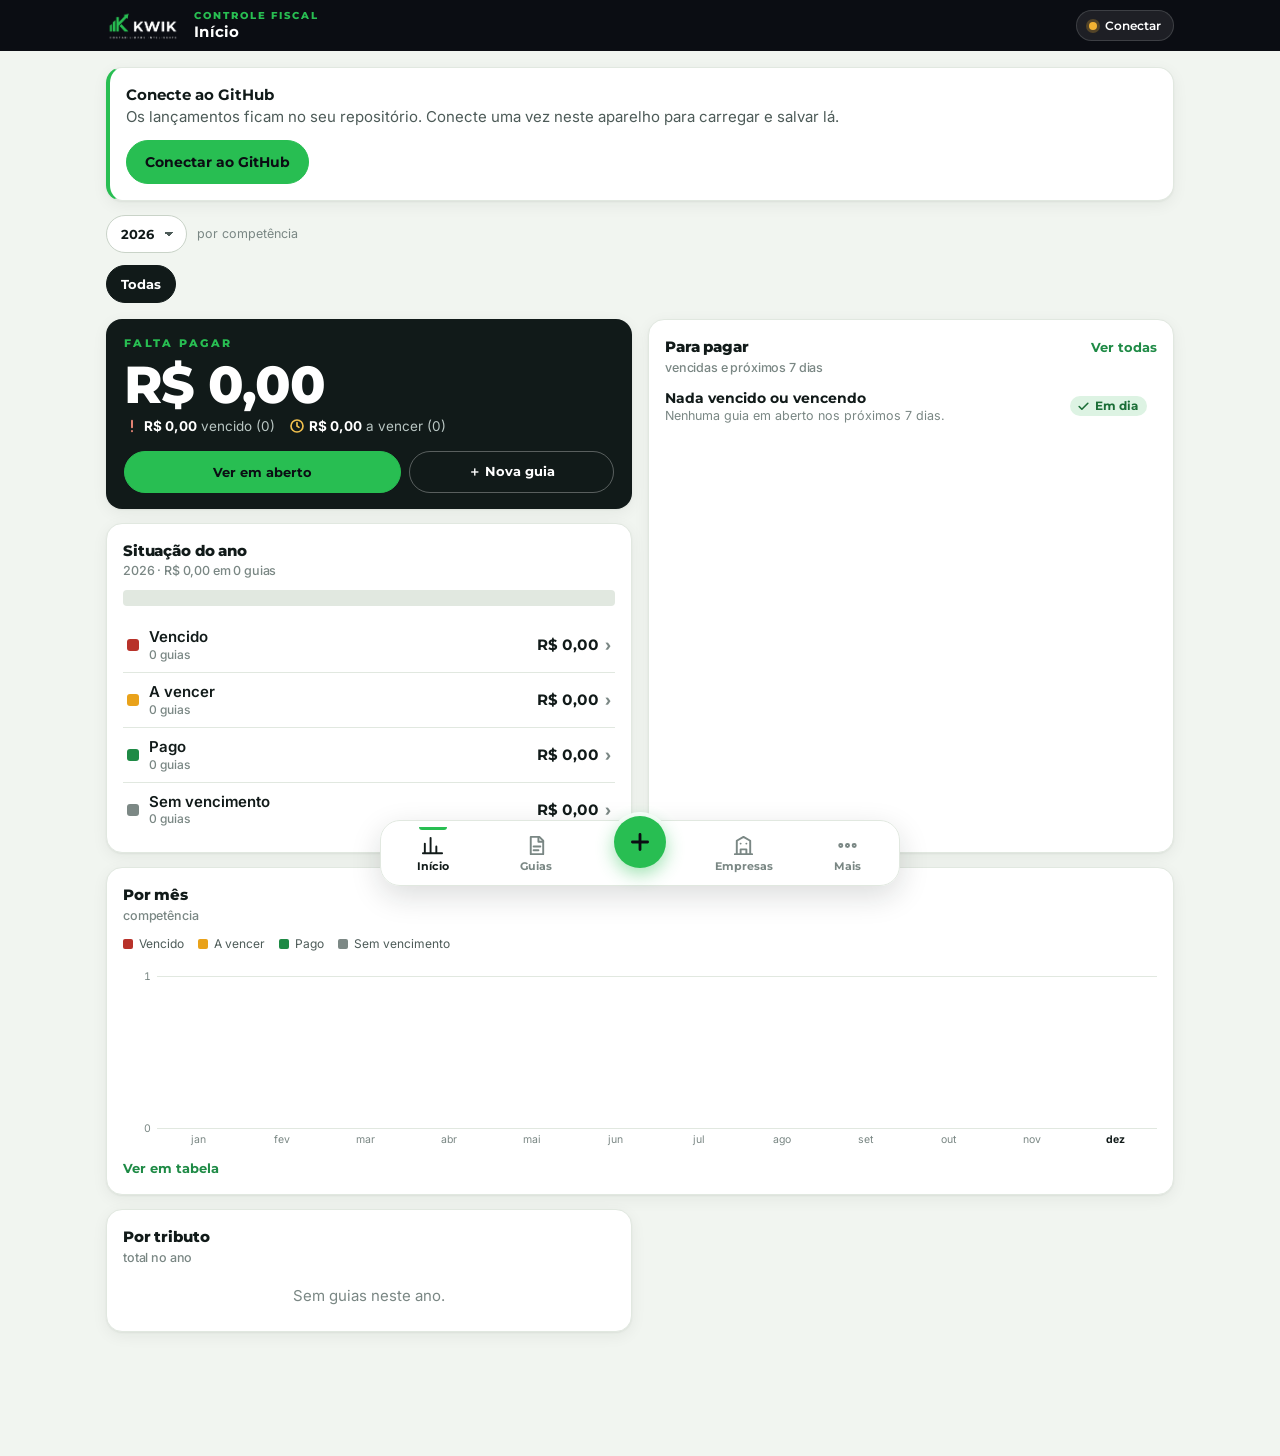
==== commit 286c552a: "App 2.0: feito para o celular, com menu embaixo e painel com gráficos - menu inferior: Início, Guias" ====
--- a/index.html
+++ b/index.html
@@ -4,6 +4,7 @@
 <meta charset="utf-8">
 <meta name="viewport" content="width=device-width, initial-scale=1, viewport-fit=cover">
 <title>Controle Fiscal KWIK</title>
+<meta name="description" content="Controle de despesas fiscais dos clientes da KWIK Contabilidade Inteligente">
 <link rel="manifest" href="manifest.webmanifest">
 <link rel="apple-touch-icon" href="apple-touch-icon.png">
 <link rel="icon" type="image/png" href="icone-192.png">
@@ -12,402 +13,407 @@
 <meta name="mobile-web-app-capable" content="yes">
 <meta name="apple-mobile-web-app-status-bar-style" content="black-translucent">
 <meta name="apple-mobile-web-app-title" content="KWIK Fiscal">
-<meta name="description" content="Controle de despesas fiscais dos clientes da KWIK Contabilidade Inteligente">
 <link rel="preconnect" href="https://fonts.googleapis.com">
 <link rel="preconnect" href="https://fonts.gstatic.com" crossorigin>
 <link href="https://fonts.googleapis.com/css2?family=Inter:wght@400;500;600;700&family=Montserrat:wght@600;700;800;900&display=swap" rel="stylesheet">
 <style>
 :root{
-  --verde:#28BE52; --verde-esc:#2E8B45; --verde-claro:#DCEFD9; --verde-suave:#EEF8F0;
+  --verde:#28BE52; --verde-esc:#1E8A45; --verde-suave:#EEF8F0;
   --tinta:#111A19; --noite:#0B0D13; --grafite:#2A3331; --nevoa:#F1F5F0; --borda:#C9D3C8; --borda-suave:#E1E8E0;
   --texto:#111A19; --texto-2:#4D5B58; --texto-3:#7A8784; --branco:#fff;
-  --ok-bg:#DDF3E3; --ok-tx:#1F7A3B; --av-bg:#FFF1CC; --av-tx:#8A5A00; --ve-bg:#F6D5D0; --ve-tx:#9C2B1E; --sv-bg:#E9ECEB; --sv-tx:#4D5B58;
-  --raio:12px; --sombra:0 1px 2px rgba(17,26,25,.06),0 6px 20px rgba(17,26,25,.06);
+  /* cores de status (validadas p/ daltonismo; sempre com ícone + texto) */
+  --st-pago:#1E8A45; --st-av:#E9A21A; --st-ve:#B8322A; --st-sv:#7C8885;
+  --ok-bg:#DDF3E3; --ok-tx:#1B6E37; --av-bg:#FFF1CC; --av-tx:#8A5A00; --ve-bg:#F8DCD8; --ve-tx:#9C2B1E; --sv-bg:#E9ECEB; --sv-tx:#4D5B58;
+  --raio:16px; --sombra:0 1px 2px rgba(17,26,25,.05),0 4px 16px rgba(17,26,25,.06);
   --f-tit:"Montserrat",system-ui,sans-serif; --f-txt:"Inter",system-ui,-apple-system,"Segoe UI",sans-serif;
-}
-*{box-sizing:border-box}
+  --menu-h:64px;
+}
+*{box-sizing:border-box;-webkit-tap-highlight-color:transparent}
 html{-webkit-text-size-adjust:100%}
-body{margin:0;background:var(--nevoa);color:var(--texto);font:14px/1.45 var(--f-txt)}
+body{margin:0;background:var(--nevoa);color:var(--texto);font:15px/1.45 var(--f-txt)}
 button,input,select,textarea{font:inherit;color:inherit}
+button{cursor:pointer}
 h1,h2,h3{font-family:var(--f-tit);margin:0;letter-spacing:-.01em}
 .num{font-variant-numeric:tabular-nums;text-align:right;white-space:nowrap}
-
-/* topo */
-.topo{background:var(--noite);color:#fff;position:sticky;top:0;z-index:20;box-shadow:0 2px 12px rgba(0,0,0,.25)}
-.topo-in{max-width:1400px;margin:0 auto;padding:10px 20px;display:flex;align-items:center;gap:20px;flex-wrap:wrap}
-.marca{display:flex;align-items:center;gap:14px;text-decoration:none;color:inherit}
-.marca img{height:38px;width:auto;display:block}
-.marca .sep{width:1px;height:28px;background:rgba(255,255,255,.18)}
-.marca .rot{font:800 10px/1.2 var(--f-tit);letter-spacing:.32em;color:var(--verde)}
-.marca .rot b{display:block;color:#fff;font-size:15px;letter-spacing:.02em;margin-top:2px}
-.abas{display:flex;gap:4px;margin-left:auto;flex-wrap:wrap}
-.aba{background:none;border:0;color:#C9D3C8;padding:8px 14px;border-radius:999px;cursor:pointer;font:600 13px var(--f-tit);transition:background .15s,color .15s}
-.aba:hover{color:#fff;background:rgba(255,255,255,.07)}
-.aba[aria-selected="true"]{background:var(--verde);color:var(--noite)}
-.dados-bt{display:flex;align-items:center;gap:8px;background:rgba(255,255,255,.08);border:1px solid rgba(255,255,255,.14);color:#fff;border-radius:999px;padding:7px 14px;cursor:pointer;font:600 12px var(--f-tit)}
-.dados-bt:hover{background:rgba(255,255,255,.14)}
+[hidden]{display:none!important}
+
+/* ===== topo ===== */
+.topo{background:var(--noite);color:#fff;position:sticky;top:0;z-index:20;padding:env(safe-area-inset-top) env(safe-area-inset-right) 0 env(safe-area-inset-left)}
+.topo-in{max-width:1100px;margin:0 auto;padding:10px 16px;display:flex;align-items:center;gap:12px}
+.topo img{height:30px;width:auto;display:block}
+.topo .tit{font:800 9.5px/1.2 var(--f-tit);letter-spacing:.2em;color:var(--verde);margin-left:2px;white-space:nowrap}
+.topo .tit b{display:block;color:#fff;font-size:15px;letter-spacing:.01em;margin-top:2px}
+.dados-bt{margin-left:auto;display:flex;align-items:center;gap:8px;background:rgba(255,255,255,.08);border:1px solid rgba(255,255,255,.14);color:#fff;border-radius:999px;padding:7px 12px;font:600 12px var(--f-tit);white-space:nowrap}
 .ponto{width:8px;height:8px;border-radius:50%;background:#7A8784;flex:none}
 .ponto.ok{background:var(--verde);box-shadow:0 0 0 3px rgba(40,190,82,.25)}
 .ponto.alerta{background:#F2B233;box-shadow:0 0 0 3px rgba(242,178,51,.25)}
 .ponto.erro{background:#E5533D;box-shadow:0 0 0 3px rgba(229,83,61,.25)}
-.aviso-gh{display:flex;align-items:center;gap:14px;padding:14px 18px;margin-bottom:18px;border-left:4px solid var(--verde);flex-wrap:wrap}
-.aviso-gh p{margin:0;flex:1 1 260px;color:var(--texto-2)}
+
+/* ===== página ===== */
+main{max-width:1100px;margin:0 auto;padding:16px 16px calc(var(--menu-h) + 28px + env(safe-area-inset-bottom))}
+.pag-cab{display:flex;align-items:flex-end;justify-content:space-between;gap:12px;margin:2px 0 14px}
+.pag-cab h1{font-size:24px;font-weight:900}
+.pag-cab h1 em{font-style:normal;color:var(--verde)}
+.pag-cab p{margin:2px 0 0;color:var(--texto-2);font-size:13.5px}
+.pag-cab .bt{flex:none;white-space:nowrap}
+.cartao{background:#fff;border:1px solid var(--borda-suave);border-radius:var(--raio);box-shadow:var(--sombra);padding:16px;margin-bottom:14px}
+.cartao>h2{font-size:15px;font-weight:800;display:flex;flex-wrap:wrap;align-items:baseline;gap:2px 8px;margin-bottom:12px}
+.cartao>h2 small{font:500 12.5px var(--f-txt);color:var(--texto-3);order:3;flex-basis:100%}
+.cartao>h2 .lk{margin-left:auto;font:700 12.5px var(--f-tit);color:var(--verde-esc);background:none;border:0;padding:0}
+.vazio{padding:28px 12px;text-align:center;color:var(--texto-3)}
+.bt{display:inline-flex;align-items:center;justify-content:center;gap:6px;border:1px solid var(--borda);background:#fff;border-radius:999px;padding:10px 18px;font:700 14px var(--f-tit);color:var(--tinta);min-height:44px}
+.bt.pri{background:var(--verde);border-color:var(--verde);color:var(--noite)}
+.bt.esc{background:var(--tinta);border-color:var(--tinta);color:#fff}
+.bt.perigo{color:var(--ve-tx);border-color:#EBC3BD}
+.bt.peq{padding:6px 12px;font-size:12.5px;min-height:34px}
+.bt:disabled{opacity:.5}
+.grade{display:grid;grid-template-columns:minmax(0,1fr);gap:0 16px}
+@media (min-width:900px){.grade{grid-template-columns:minmax(0,1fr) minmax(0,1fr)} .grade .larga{grid-column:1/-1}}
+
+/* chips (filtros de toque) */
+.chips{display:flex;gap:8px;overflow-x:auto;padding:2px 16px 4px;margin:0 -16px 12px;scrollbar-width:none}
+.chips::-webkit-scrollbar{display:none}
+.chip{flex:none;border:1px solid var(--borda);background:#fff;border-radius:999px;padding:8px 14px;font:700 13px var(--f-tit);color:var(--texto-2);white-space:nowrap;min-height:38px;display:inline-flex;align-items:center;gap:6px}
+.chip[aria-pressed="true"]{background:var(--tinta);border-color:var(--tinta);color:#fff}
+.chip .n{font:600 11px var(--f-txt);opacity:.7}
+.linha-filtro{display:flex;gap:10px;align-items:center;margin-bottom:10px}
+.linha-filtro select{border:1px solid var(--borda);background:#fff;border-radius:999px;padding:8px 32px 8px 14px;font:700 13px var(--f-tit);min-height:38px;appearance:none;background-image:linear-gradient(45deg,transparent 50%,var(--texto-2) 50%),linear-gradient(135deg,var(--texto-2) 50%,transparent 50%);background-position:calc(100% - 17px) 16px,calc(100% - 12px) 16px;background-size:5px 5px;background-repeat:no-repeat}
+
+/* aviso GitHub */
+.aviso-gh{border-left:4px solid var(--verde)}
+.aviso-gh p{margin:0 0 12px;color:var(--texto-2)}
 .aviso-gh b{color:var(--texto);font-family:var(--f-tit)}
-.passos-gh{background:var(--nevoa);border:1px solid var(--borda-suave);border-radius:10px;padding:12px 14px;font-size:13px;color:var(--texto-2)}
-.passos-gh ol{margin:6px 0 6px;padding-left:20px}
+
+/* ===== herói "em aberto" ===== */
+.heroi{background:var(--tinta);color:#fff;border:0;padding:18px 18px 16px}
+.heroi .r{font:800 10.5px var(--f-tit);letter-spacing:.22em;color:var(--verde);text-transform:uppercase}
+.heroi .v{font:800 clamp(34px,10.5vw,52px)/1.1 var(--f-tit);margin:6px 0 4px;letter-spacing:-.02em;white-space:nowrap}
+.heroi .s{color:#B9C6C3;font-size:13.5px;display:flex;flex-wrap:wrap;gap:4px 14px}
+.heroi .s b{color:#fff;font-weight:700}
+.heroi .acoes{display:flex;gap:8px;margin-top:14px}
+.heroi .bt{min-height:42px;padding:8px 12px;font-size:13px;flex:1 1 0}
+.heroi .bt.pri{flex:1.4 1 0}
+.heroi .bt.cl{background:transparent;color:#fff;border-color:rgba(255,255,255,.3)}
+
+/* ===== barra de status (100%) ===== */
+.barra-st{display:flex;gap:2px;height:16px;border-radius:4px;overflow:hidden;background:#fff}
+.barra-st i{display:block;min-width:3px;cursor:pointer;transition:filter .15s}
+.barra-st i:hover,.barra-st i:focus{filter:brightness(1.12);outline:none}
+.leg-st{list-style:none;margin:12px 0 0;padding:0}
+.leg-st li{display:grid;grid-template-columns:auto minmax(0,1fr) auto;gap:10px;align-items:center;padding:10px 4px;border-top:1px solid var(--borda-suave);cursor:pointer}
+.leg-st li:first-child{border-top:0}
+.leg-st .sw{width:12px;height:12px;border-radius:3px}
+.leg-st .nm{font-weight:600;display:flex;flex-direction:column;line-height:1.25}
+.leg-st .nm small{color:var(--texto-3);font-weight:500;font-size:12px}
+.leg-st .vl{font:700 14.5px var(--f-tit);font-variant-numeric:tabular-nums;display:flex;align-items:center;gap:6px}
+.leg-st .vl::after{content:"›";color:var(--texto-3);font-size:18px;line-height:1}
+.st-ic{width:16px;height:16px;flex:none}
+
+/* ===== colunas por mês ===== */
+.graf-mes{position:relative;height:190px;margin:8px 0 4px 34px}
+.graf-mes .grade-y{position:absolute;inset:0 0 22px 0;pointer-events:none}
+.graf-mes .grade-y div{position:absolute;left:0;right:0;border-top:1px solid var(--borda-suave)}
+.graf-mes .grade-y span{position:absolute;right:calc(100% + 6px);top:-8px;font-size:10.5px;color:var(--texto-3);font-variant-numeric:tabular-nums;white-space:nowrap}
+.graf-mes .cols{position:absolute;inset:0;display:grid;grid-template-columns:repeat(12,minmax(0,1fr))}
+.graf-mes .col{display:flex;flex-direction:column;align-items:center;justify-content:flex-end;cursor:pointer;min-width:0;border:0;background:none;padding:0}
+.graf-mes .pilha{width:min(22px,64%);display:flex;flex-direction:column-reverse;gap:2px;position:relative}
+.graf-mes .pilha i{display:block;width:100%}
+.graf-mes .pilha i:last-child{border-radius:4px 4px 0 0}
+.graf-mes .cap{font:700 10px var(--f-tit);color:var(--texto-2);white-space:nowrap;margin-bottom:3px;font-variant-numeric:tabular-nums}
+.graf-mes .ms{height:22px;line-height:22px;font-size:10.5px;color:var(--texto-3);text-transform:lowercase}
+.graf-mes .col.atual .ms{color:var(--tinta);font-weight:700}
+.graf-mes .col:hover .pilha,.graf-mes .col:focus .pilha,.graf-mes .col.sel .pilha{filter:brightness(1.1)}
+.graf-mes .col:focus{outline:none}
+.legenda{display:flex;flex-wrap:wrap;gap:6px 14px;font-size:12px;color:var(--texto-2);margin:0 0 6px}
+.legenda span{display:inline-flex;align-items:center;gap:6px}
+.legenda i{width:10px;height:10px;border-radius:2px;display:inline-block}
+.alterna{background:none;border:0;padding:6px 0 0;font:700 12.5px var(--f-tit);color:var(--verde-esc)}
+table.mini{border-collapse:collapse;width:100%;font-size:13px;margin-top:8px}
+table.mini th{font:700 10.5px var(--f-tit);letter-spacing:.05em;text-transform:uppercase;color:var(--texto-2);text-align:left;padding:6px 4px;border-bottom:1px solid var(--borda)}
+table.mini th.num{text-align:right}
+table.mini td{padding:7px 4px;border-bottom:1px solid var(--borda-suave)}
+table.mini tfoot td{font-weight:700;border-bottom:0}
+.zero{color:#B6C0BE}
+
+/* ===== barras horizontais (empresas / tributos) ===== */
+.hbar{list-style:none;margin:0;padding:0}
+.hbar li{padding:8px 0;cursor:pointer}
+.hbar .top{display:flex;justify-content:space-between;gap:10px;font-size:13.5px;margin-bottom:5px}
+.hbar .top span{min-width:0;overflow:hidden;text-overflow:ellipsis;white-space:nowrap;font-weight:600}
+.hbar .top b{font:700 13.5px var(--f-tit);font-variant-numeric:tabular-nums;white-space:nowrap}
+.hbar .trilho{display:flex;gap:2px;height:12px}
+.hbar .trilho i{display:block;height:100%}
+.hbar .trilho i:last-child{border-radius:0 4px 4px 0}
+.hbar .sub{font-size:12px;color:var(--texto-3);margin-top:4px}
+.hbar li:hover .trilho{filter:brightness(1.1)}
+
+/* ===== atenção ===== */
+.alertas{list-style:none;margin:0;padding:0}
+.alertas li{display:grid;grid-template-columns:minmax(0,1fr) auto auto;gap:10px;align-items:center;padding:11px 0;border-top:1px solid var(--borda-suave)}
+.ok-bt{width:40px;height:40px;border-radius:50%;border:2px solid var(--verde);background:#fff;color:var(--verde-esc);display:grid;place-items:center;flex:none}
+.ok-bt svg{width:18px;height:18px}
+.ok-bt:active{background:var(--verde);color:var(--noite)}
+.alertas li:first-child{border-top:0;padding-top:2px}
+.alertas .t{min-width:0;cursor:pointer}
+.alertas .t b{display:block;font:700 14px var(--f-tit);overflow:hidden;text-overflow:ellipsis;white-space:nowrap}
+.alertas .t small{display:block;color:var(--texto-3);font-size:12.5px;overflow:hidden;text-overflow:ellipsis;white-space:nowrap}
+.alertas .val{font:800 14.5px var(--f-tit);font-variant-numeric:tabular-nums;text-align:right}
+.alertas .val small{display:block;font:600 11.5px var(--f-txt)}
+
+/* selos de status (ícone + texto) */
+.selo{display:inline-flex;align-items:center;gap:5px;padding:3px 9px 3px 7px;border-radius:999px;font:700 11.5px var(--f-tit);white-space:nowrap}
+.selo svg{width:13px;height:13px}
+.s-pago{background:var(--ok-bg);color:var(--ok-tx)} .s-av{background:var(--av-bg);color:var(--av-tx)} .s-ve{background:var(--ve-bg);color:var(--ve-tx)} .s-sv{background:var(--sv-bg);color:var(--sv-tx)}
+
+/* ===== guias ===== */
+.busca-fixa{position:sticky;top:calc(50px + env(safe-area-inset-top));z-index:5;background:var(--nevoa);margin:0 -16px;padding:4px 16px 0}
+.busca{display:flex;gap:8px;margin-bottom:10px}
+.busca input{flex:1;min-width:0;border:1px solid var(--borda);background:#fff;border-radius:999px;padding:10px 16px;font-size:16px;outline:none}
+.busca input:focus{border-color:var(--verde);box-shadow:0 0 0 3px rgba(40,190,82,.18)}
+.busca .bt{flex:none}
+.painel-filtros{display:grid;grid-template-columns:repeat(auto-fit,minmax(150px,1fr));gap:10px;margin-bottom:12px}
+.resumo-lista{display:flex;justify-content:space-between;gap:10px;font-size:13px;color:var(--texto-2);margin:0 2px 8px;flex-wrap:wrap}
+.resumo-lista b{color:var(--texto)}
+.grupo h3{font:800 11px var(--f-tit);letter-spacing:.14em;text-transform:uppercase;color:var(--texto-2);margin:16px 2px 8px;display:flex;justify-content:space-between;gap:10px}
+.grupo h3 span{letter-spacing:0;text-transform:none;font:700 12.5px var(--f-tit);color:var(--texto);font-variant-numeric:tabular-nums}
+.lista-cartoes{display:grid;grid-template-columns:minmax(0,1fr);gap:10px}
+@media (min-width:900px){.lista-cartoes{grid-template-columns:repeat(2,minmax(0,1fr))}}
+.guia{background:#fff;border:1px solid var(--borda-suave);border-radius:14px;padding:13px 14px 12px 16px;position:relative;cursor:pointer;box-shadow:0 1px 2px rgba(17,26,25,.04)}
+.guia::before{content:"";position:absolute;left:0;top:12px;bottom:12px;width:4px;border-radius:0 4px 4px 0;background:var(--c,var(--st-sv))}
+.guia.Pago{--c:var(--st-pago)} .guia.A{--c:var(--st-av)} .guia.Vencido{--c:var(--st-ve)}
+.guia .l1{display:flex;justify-content:space-between;gap:10px;align-items:baseline}
+.guia .l1 b{font:700 15px var(--f-tit);min-width:0;overflow:hidden;text-overflow:ellipsis;white-space:nowrap}
+.guia .l1 .vl{font:800 16px var(--f-tit);font-variant-numeric:tabular-nums;white-space:nowrap}
+.guia .l2{font-size:13px;color:var(--texto-2);margin-top:2px;overflow:hidden;text-overflow:ellipsis;white-space:nowrap}
+.guia .l3{display:flex;align-items:center;gap:8px;margin-top:10px;flex-wrap:wrap}
+.guia .l3 .info{font-size:12.5px;color:var(--texto-3)}
+.guia .pagar{margin-left:auto;border:0;background:var(--verde);color:var(--noite);border-radius:999px;padding:7px 14px;font:800 12.5px var(--f-tit);display:inline-flex;align-items:center;gap:5px;min-height:34px}
+.guia .pagar svg{width:14px;height:14px}
+
+/* ===== empresas ===== */
+.emp{cursor:default}
+.emp .nm{font:800 16px var(--f-tit)}
+.emp .meta{font-size:12.5px;color:var(--texto-3);margin:2px 0 12px}
+.emp .nums{display:grid;grid-template-columns:repeat(3,minmax(0,1fr));gap:8px;margin:12px 0}
+.emp .nums div{background:var(--nevoa);border-radius:10px;padding:8px;min-width:0}
+.emp .nums small{display:flex;align-items:center;gap:5px;font-size:11px;color:var(--texto-2);font-weight:600}
+.emp .nums small i{width:8px;height:8px;border-radius:2px}
+.emp .nums b{display:block;font:800 clamp(11.5px,3.3vw,14px) var(--f-tit);margin-top:2px;white-space:nowrap;letter-spacing:-.01em}
+.emp .acoes{display:flex;gap:8px;flex-wrap:wrap}
+.emp .acoes .bt{flex:1}
+
+/* ===== mais ===== */
+.lista-menu{list-style:none;margin:0;padding:0}
+.lista-menu button{width:100%;display:flex;align-items:center;gap:14px;background:none;border:0;padding:13px 2px;text-align:left;border-top:1px solid var(--borda-suave)}
+.lista-menu li:first-child button{border-top:0}
+.lista-menu .ic{width:38px;height:38px;border-radius:11px;background:var(--nevoa);display:grid;place-items:center;flex:none;color:var(--verde-esc)}
+.lista-menu .ic svg{width:19px;height:19px}
+.lista-menu span{flex:1;min-width:0}
+.lista-menu b{display:block;font:700 14.5px var(--f-tit)}
+.lista-menu small{display:block;color:var(--texto-3);font-size:12.5px}
+.lista-menu button::after{content:"›";color:var(--texto-3);font-size:22px}
+.banco .linha{display:flex;align-items:center;gap:10px;margin-bottom:6px}
+.banco strong{font:800 15px var(--f-tit)}
+.banco p{margin:0 0 12px;color:var(--texto-2);font-size:13px;word-break:break-word}
+.banco .acoes{display:flex;gap:8px;flex-wrap:wrap}
+details.ajuda summary{cursor:pointer;font:700 14.5px var(--f-tit);list-style:none;display:flex;justify-content:space-between}
+details.ajuda summary::after{content:"+";color:var(--verde-esc);font-size:20px;line-height:1}
+details.ajuda[open] summary::after{content:"–"}
+details.ajuda h3{font-size:14px;margin:14px 0 4px}
+details.ajuda p{margin:0;color:var(--texto-2);font-size:13.5px}
+.trib-l{display:grid;grid-template-columns:minmax(0,1fr) auto;gap:8px;align-items:center;padding:11px 0;border-top:1px solid var(--borda-suave)}
+.trib-l:first-child{border-top:0}
+.trib-l .t{cursor:pointer;min-width:0}
+.trib-l b{display:block;font:700 14px var(--f-tit)}
+.trib-l small{display:block;color:var(--texto-3);font-size:12px;overflow:hidden;text-overflow:ellipsis;white-space:nowrap}
+.trib-l .mv{display:flex;gap:2px}
+.ib{border:1px solid transparent;background:none;border-radius:10px;width:34px;height:34px;display:inline-grid;place-items:center;color:var(--texto-2)}
+.ib:hover{background:var(--nevoa);border-color:var(--borda)}
+.ib:disabled{opacity:.3}
+.voltar{background:none;border:0;padding:0;font:700 13.5px var(--f-tit);color:var(--verde-esc);margin-bottom:6px}
+
+/* ===== menu inferior ===== */
+.menu-inf{position:fixed;left:0;right:0;bottom:0;z-index:30;background:rgba(255,255,255,.96);backdrop-filter:saturate(1.6) blur(12px);-webkit-backdrop-filter:saturate(1.6) blur(12px);border-top:1px solid var(--borda-suave);padding:0 env(safe-area-inset-right) env(safe-area-inset-bottom) env(safe-area-inset-left)}
+.menu-inf-in{max-width:560px;margin:0 auto;height:var(--menu-h);display:grid;grid-template-columns:repeat(5,minmax(0,1fr));align-items:center}
+.mi{background:none;border:0;display:flex;flex-direction:column;align-items:center;gap:3px;font:700 10.5px var(--f-tit);color:var(--texto-3);padding:6px 0;position:relative}
+.mi svg{width:23px;height:23px}
+.mi[aria-current="page"]{color:var(--tinta)}
+.mi[aria-current="page"]::before{content:"";position:absolute;top:-1px;width:28px;height:3px;border-radius:0 0 3px 3px;background:var(--verde)}
+.mi .badge{position:absolute;top:2px;left:calc(50% + 6px);background:var(--st-ve);color:#fff;font:800 10px var(--f-tit);border-radius:999px;padding:1px 5px;min-width:17px;text-align:center}
+.mi.mais-novo{color:var(--noite)}
+.mi.mais-novo .bola{width:52px;height:52px;border-radius:50%;background:var(--verde);display:grid;place-items:center;margin-top:-22px;box-shadow:0 6px 18px rgba(40,190,82,.45),0 0 0 4px #fff}
+.mi.mais-novo .bola svg{width:26px;height:26px}
+@media (min-width:900px){.menu-inf{left:50%;right:auto;transform:translateX(-50%);bottom:14px;width:520px;border:1px solid var(--borda-suave);border-radius:20px;box-shadow:0 10px 30px rgba(17,26,25,.15)} main{padding-bottom:110px}}
+
+/* ===== tooltip dos gráficos ===== */
+.dica-graf{position:fixed;z-index:60;background:var(--tinta);color:#fff;border-radius:10px;padding:9px 11px;font-size:12.5px;box-shadow:0 10px 26px rgba(0,0,0,.25);pointer-events:auto;max-width:240px}
+.dica-graf .t{font:700 11px var(--f-tit);color:#B9C6C3;margin-bottom:4px;letter-spacing:.04em}
+.dica-graf .r{display:flex;align-items:center;gap:8px;justify-content:space-between}
+.dica-graf .r span{display:flex;align-items:center;gap:6px;color:#C9D3C8}
+.dica-graf .r i{width:12px;height:2px;border-radius:2px;display:inline-block}
+.dica-graf .r b{font-variant-numeric:tabular-nums}
+.dica-graf button{margin-top:8px;width:100%;background:var(--verde);border:0;color:var(--noite);border-radius:999px;padding:6px 10px;font:800 12px var(--f-tit)}
+
+/* ===== formulários / modal ===== */
+.campo{display:flex;flex-direction:column;gap:4px;min-width:0}
+.campo>span{font:700 10.5px var(--f-tit);letter-spacing:.06em;text-transform:uppercase;color:var(--texto-2)}
+.campo input,.campo select,.campo textarea{border:1px solid var(--borda);background:var(--verde-suave);border-radius:10px;padding:10px 12px;min-width:0;width:100%;outline:none;font-size:16px}
+.campo input:focus,.campo select:focus,.campo textarea:focus{border-color:var(--verde);box-shadow:0 0 0 3px rgba(40,190,82,.18);background:#fff}
+.painel-filtros .campo select,.painel-filtros .campo input{background:#fff}
+.campo .dica{font-size:11.5px;color:var(--texto-3)}
+.campo .erro{font-size:12px;color:var(--ve-tx)}
+.campo.invalido input,.campo.invalido select{border-color:#D0402C;background:#FDF1EF}
+.ro{border:1px dashed var(--borda);background:#fff;border-radius:10px;padding:10px 12px;min-height:44px;display:flex;align-items:center;gap:8px;color:var(--texto-2);flex-wrap:wrap}
+.ro.total{font:800 18px var(--f-tit);color:var(--tinta);justify-content:flex-end}
+.linha-inp{display:flex;gap:6px}
+.linha-inp input{flex:1}
+textarea{resize:vertical;min-height:70px}
+dialog{border:0;border-radius:20px;padding:0;width:min(720px,calc(100vw - 24px));box-shadow:0 30px 80px rgba(0,0,0,.35);color:var(--texto)}
+dialog::backdrop{background:rgba(11,13,19,.55)}
+dialog form{display:flex;flex-direction:column;max-height:calc(100dvh - 40px)}
+.m-cab{background:var(--tinta);color:#fff;padding:14px 18px;display:flex;align-items:center;justify-content:space-between;gap:10px}
+.m-cab .sobre{font:800 9.5px var(--f-tit);letter-spacing:.3em;color:var(--verde)}
+.m-cab h2{font-size:18px;font-weight:800}
+.m-cab .x{background:rgba(255,255,255,.1);border:0;color:#fff;width:36px;height:36px;border-radius:50%;font-size:22px;line-height:1;flex:none}
+.m-corpo{padding:16px 18px;display:grid;grid-template-columns:repeat(6,minmax(0,1fr));gap:12px 14px;overflow:auto;flex:1}
+.m-corpo .c2{grid-column:span 2}.m-corpo .c3{grid-column:span 3}.m-corpo .c4{grid-column:span 4}.m-corpo .c6{grid-column:span 6}
+.m-pe{padding:12px 18px;border-top:1px solid var(--borda-suave);display:flex;justify-content:flex-end;gap:8px;flex-wrap:wrap;background:var(--nevoa)}
+.passos-gh{background:var(--nevoa);border:1px solid var(--borda-suave);border-radius:12px;padding:12px 14px;font-size:13px;color:var(--texto-2)}
+.passos-gh ol{margin:6px 0;padding-left:20px}
 .passos-gh li{margin:3px 0}
 .passos-gh a{color:var(--verde-esc);font-weight:600;word-break:break-all}
-/* cartões de lançamento (celular) */
-.cards{display:none;padding:6px}
-.card-l{border:1px solid var(--borda-suave);border-radius:12px;padding:12px 12px 10px;margin:6px 0;background:#fff;border-left:4px solid var(--c,var(--borda))}
-.card-l.Pago{--c:var(--verde)} .card-l.A{--c:#E9A800} .card-l.Vencido{--c:#D0402C}
-.card-l .cl-top{display:flex;justify-content:space-between;gap:8px;align-items:flex-start}
-.card-l .cl-top b{font:700 14px var(--f-tit)}
-.card-l .cl-emp{font-size:12.5px;color:var(--texto-2);margin-top:2px}
-.card-l .cl-info{font-size:12px;color:var(--texto-3);margin-top:6px;display:flex;gap:6px 12px;flex-wrap:wrap}
-.card-l .cl-bot{display:flex;justify-content:space-between;align-items:center;margin-top:8px;gap:8px}
-.card-l .valor{font:800 17px var(--f-tit);font-variant-numeric:tabular-nums}
-.bt-filtros{display:none}
-.filtros .mais{display:contents}
-.menu{position:absolute;right:20px;top:calc(100% + 6px);background:#fff;color:var(--texto);border-radius:var(--raio);box-shadow:0 12px 40px rgba(0,0,0,.25);min-width:300px;padding:8px;display:none}
-.menu.aberto{display:block}
-.menu .info{padding:10px 12px 12px;border-bottom:1px solid var(--borda-suave);margin-bottom:6px;font-size:12px;color:var(--texto-2)}
-.menu .info strong{display:block;font:700 13px var(--f-tit);color:var(--texto);margin-bottom:2px}
-.menu button{display:flex;width:100%;text-align:left;gap:10px;align-items:center;background:none;border:0;padding:9px 12px;border-radius:8px;cursor:pointer}
-.menu button:hover{background:var(--nevoa)}
-.menu button small{display:block;color:var(--texto-3);font-size:11.5px}
-.menu hr{border:0;border-top:1px solid var(--borda-suave);margin:6px 0}
-.menu .ic{width:18px;text-align:center;color:var(--verde-esc);font-weight:700}
-
-/* página */
-main{max-width:1400px;margin:0 auto;padding:24px 20px 60px}
-.cab{display:flex;align-items:flex-end;justify-content:space-between;gap:16px;flex-wrap:wrap;margin-bottom:18px}
-.cab .sobre{font:800 10px var(--f-tit);letter-spacing:.32em;color:var(--verde-esc);margin-bottom:4px}
-.cab h1{font-size:26px;font-weight:900}
-.cab h1 em{font-style:normal;color:var(--verde)}
-.cab p{margin:4px 0 0;color:var(--texto-2)}
-.acoes{display:flex;gap:8px;flex-wrap:wrap;align-items:center}
-.bt{display:inline-flex;align-items:center;gap:6px;border:1px solid var(--borda);background:#fff;border-radius:999px;padding:8px 16px;cursor:pointer;font:600 13px var(--f-tit);color:var(--tinta);transition:background .15s,border-color .15s}
-.bt:hover{border-color:var(--tinta)}
-.bt.pri{background:var(--verde);border-color:var(--verde);color:var(--noite)}
-.bt.pri:hover{background:#22a948;border-color:#22a948}
-.bt.esc{background:var(--tinta);border-color:var(--tinta);color:#fff}
-.bt.peq{padding:5px 10px;font-size:12px}
-.bt:disabled{opacity:.5;cursor:default}
-.painel{background:#fff;border:1px solid var(--borda-suave);border-radius:var(--raio);box-shadow:var(--sombra)}
-.painel>h2{font-size:14px;font-weight:800;padding:16px 18px 0;display:flex;align-items:center;gap:8px}
-.painel>h2 small{font:500 12px var(--f-txt);color:var(--texto-3)}
-.vazio{padding:36px 18px;text-align:center;color:var(--texto-3)}
-
-/* filtros */
-.filtros{display:flex;gap:10px;flex-wrap:wrap;align-items:flex-end;padding:14px 16px;margin-bottom:14px}
-.campo{display:flex;flex-direction:column;gap:4px;min-width:0}
-.campo>span{font:700 10.5px var(--f-tit);letter-spacing:.06em;text-transform:uppercase;color:var(--texto-2)}
-.campo input,.campo select,.campo textarea{border:1px solid var(--borda);background:var(--verde-suave);border-radius:8px;padding:8px 10px;min-width:0;width:100%;outline:none}
-.campo input:focus,.campo select:focus,.campo textarea:focus{border-color:var(--verde);box-shadow:0 0 0 3px rgba(40,190,82,.18);background:#fff}
-.filtros .campo{flex:1 1 150px}
-.filtros .campo.busca{flex:2 1 220px}
-.filtros .campo input,.filtros .campo select{background:#fff}
-
-/* KPIs */
-.kpis{display:grid;grid-template-columns:repeat(4,minmax(0,1fr));gap:14px;margin-bottom:18px}
-.kpi{padding:16px 18px;cursor:pointer;text-align:left;border:1px solid var(--borda-suave);transition:transform .15s,box-shadow .15s;position:relative;overflow:hidden}
-.kpi:hover{transform:translateY(-2px);box-shadow:0 10px 26px rgba(17,26,25,.1)}
-.kpi::before{content:"";position:absolute;left:0;top:0;bottom:0;width:4px;background:var(--c,var(--verde))}
-.kpi .r{font:700 10.5px var(--f-tit);letter-spacing:.14em;text-transform:uppercase;color:var(--texto-2)}
-.kpi .v{font:800 24px var(--f-tit);margin-top:6px;font-variant-numeric:tabular-nums;white-space:nowrap}
-.kpi .s{font-size:12px;color:var(--texto-3);margin-top:2px}
-.kpi.total{background:var(--tinta);color:#fff;--c:var(--verde)}
-.kpi.total .r{color:var(--verde)} .kpi.total .s{color:#9FB0AC}
-.kpi.pago{--c:var(--verde)} .kpi.av{--c:#E9A800} .kpi.ve{--c:#D0402C}
-.grade2{display:grid;grid-template-columns:minmax(0,1.15fr) minmax(0,1fr);gap:18px;align-items:start}
-.grade2 .lado{display:flex;flex-direction:column;gap:18px}
-
-/* tabelas */
-.rolagem{overflow:auto;max-width:100%}
-table{border-collapse:separate;border-spacing:0;width:100%}
-th{font:700 10.5px var(--f-tit);letter-spacing:.06em;text-transform:uppercase;color:#fff;background:var(--tinta);padding:10px 10px;text-align:left;white-space:nowrap;position:sticky;top:0;z-index:2}
-th.num{text-align:right}
-th.ordenavel{cursor:pointer;user-select:none}
-th.ordenavel:hover{background:var(--grafite)}
-th .seta{color:var(--verde);margin-left:4px}
-th.auto::after{content:"auto";font:600 8.5px var(--f-txt);letter-spacing:.04em;text-transform:none;background:rgba(255,255,255,.14);color:#C9D3C8;border-radius:4px;padding:1px 4px;margin-left:6px;vertical-align:1px}
-td{padding:9px 10px;border-bottom:1px solid var(--borda-suave);vertical-align:middle}
-tbody tr:hover td{background:#F7FAF6}
-tfoot td{font-weight:700;background:var(--nevoa);border-top:2px solid var(--tinta);border-bottom:0}
-.tab-dados{max-height:calc(100vh - 290px);min-height:240px}
-.tab-dados td{white-space:nowrap}
-.tab-dados td.obs{max-width:380px;overflow:hidden;text-overflow:ellipsis;color:var(--texto-2);font-size:12.5px}
-.tab-dados td.emp{max-width:240px;overflow:hidden;text-overflow:ellipsis}
-.mini td,.mini th{padding:8px 12px}
-.mini{margin-top:12px}
-.mini tbody tr:last-child td{border-bottom:0}
-.barra{position:relative}
-.barra i{position:absolute;left:6px;top:6px;bottom:6px;background:linear-gradient(90deg,rgba(40,190,82,.32),rgba(40,190,82,.14));border-radius:4px;pointer-events:none}
-.barra span{position:relative}
-.zero{color:#B6C0BE}
-.selo{display:inline-flex;align-items:center;gap:5px;padding:3px 9px;border-radius:999px;font:700 11px var(--f-tit);white-space:nowrap}
-.selo::before{content:"";width:6px;height:6px;border-radius:50%;background:currentColor}
-.s-pago{background:var(--ok-bg);color:var(--ok-tx)} .s-av{background:var(--av-bg);color:var(--av-tx)} .s-ve{background:var(--ve-bg);color:var(--ve-tx)} .s-sv{background:var(--sv-bg);color:var(--sv-tx)}
-.dias-alerta{background:var(--av-bg);color:var(--av-tx);font-weight:700;border-radius:6px;padding:2px 7px}
-.dias-alerta.neg{background:var(--ve-bg);color:var(--ve-tx)}
-.auto-cel{color:var(--texto-2)}
-.acoes-linha{display:flex;gap:4px;justify-content:flex-end}
-.ib{border:1px solid transparent;background:none;border-radius:8px;width:30px;height:30px;display:inline-grid;place-items:center;cursor:pointer;color:var(--texto-2)}
-.ib:hover{background:var(--nevoa);border-color:var(--borda);color:var(--tinta)}
-.ib.pagar{color:var(--verde-esc)}
-.ib.del:hover{color:var(--ve-tx);border-color:var(--ve-bg);background:#FDF1EF}
-.ib svg{width:16px;height:16px}
-.contagem{font-size:12.5px;color:var(--texto-2);padding:10px 16px;border-top:1px solid var(--borda-suave);display:flex;justify-content:space-between;gap:10px;flex-wrap:wrap}
-
-/* atenção */
-.alertas{list-style:none;margin:10px 0 0;padding:0 8px 8px}
-.alertas li{display:grid;grid-template-columns:auto minmax(0,1fr) auto;gap:10px;align-items:center;padding:10px;border-radius:10px;cursor:pointer}
-.alertas li:hover{background:var(--nevoa)}
-.alertas .d{font:800 12px var(--f-tit);text-align:center;width:58px;padding:6px 0;border-radius:8px}
-.alertas .t{min-width:0}
-.alertas .t b{display:block;font:700 13px var(--f-tit);overflow:hidden;text-overflow:ellipsis;white-space:nowrap}
-.alertas .t small{color:var(--texto-3);display:block;overflow:hidden;text-overflow:ellipsis;white-space:nowrap}
-
-/* instruções */
-.passos{display:grid;grid-template-columns:repeat(auto-fit,minmax(240px,1fr));gap:14px;margin-bottom:18px}
-.passo{padding:18px}
-.passo .n{width:34px;height:34px;border-radius:10px;background:var(--verde);color:var(--noite);display:grid;place-items:center;font:900 15px var(--f-tit);margin-bottom:10px}
-.passo h3{font-size:15px;margin-bottom:4px}
-.passo p{margin:0;color:var(--texto-2)}
-.legenda{padding:18px;display:grid;gap:10px}
-.legenda div{display:grid;grid-template-columns:170px 1fr;gap:12px;align-items:center}
-.amostra{border:1px solid var(--borda);border-radius:6px;padding:6px 10px;font-size:12px}
-.texto-longo{padding:18px 20px;color:var(--texto-2)}
-.texto-longo h3{color:var(--texto);font-size:15px;margin:14px 0 6px}
-.texto-longo h3:first-child{margin-top:0}
-.texto-longo code{background:var(--nevoa);border:1px solid var(--borda-suave);border-radius:4px;padding:1px 5px;font-size:12.5px}
-
-/* modal */
-dialog{border:0;border-radius:16px;padding:0;width:min(760px,calc(100vw - 24px));box-shadow:0 30px 80px rgba(0,0,0,.35);color:var(--texto)}
-dialog::backdrop{background:rgba(11,13,19,.55);backdrop-filter:blur(2px)}
-.m-cab{background:var(--tinta);color:#fff;padding:16px 20px;display:flex;align-items:center;justify-content:space-between}
-.m-cab .sobre{font:800 9.5px var(--f-tit);letter-spacing:.3em;color:var(--verde)}
-.m-cab h2{font-size:18px;font-weight:800}
-.m-cab .x{background:none;border:0;color:#C9D3C8;font-size:22px;cursor:pointer;line-height:1}
-.m-corpo{padding:18px 20px;display:grid;grid-template-columns:repeat(6,minmax(0,1fr));gap:12px 14px;max-height:calc(100vh - 200px);overflow:auto}
-.m-corpo .c2{grid-column:span 2}.m-corpo .c3{grid-column:span 3}.m-corpo .c4{grid-column:span 4}.m-corpo .c6{grid-column:span 6}
-.m-pe{padding:14px 20px;border-top:1px solid var(--borda-suave);display:flex;justify-content:flex-end;gap:8px;flex-wrap:wrap;background:var(--nevoa)}
-.ro{border:1px dashed var(--borda);background:#fff;border-radius:8px;padding:8px 10px;min-height:38px;display:flex;align-items:center;gap:8px;color:var(--texto-2)}
-.ro.total{font:800 16px var(--f-tit);color:var(--tinta);justify-content:flex-end}
-.campo .dica{font-size:11.5px;color:var(--texto-3)}
-.campo .erro{font-size:11.5px;color:var(--ve-tx)}
-.campo.invalido input{border-color:#D0402C;background:#FDF1EF}
-.linha-inp{display:flex;gap:6px}
-.linha-inp input{flex:1}
-textarea{resize:vertical;min-height:64px}
+@media (max-width:700px){
+  dialog{width:100vw;max-width:100vw;height:100dvh;max-height:100dvh;border-radius:0;margin:0}
+  dialog form{height:100%;max-height:none}
+  .m-cab{padding-top:calc(14px + env(safe-area-inset-top))}
+  .m-corpo{grid-template-columns:repeat(2,minmax(0,1fr));grid-auto-flow:row dense}
+  .m-corpo .c2,.m-corpo .c3,.m-corpo .c4,.m-corpo .c6{grid-column:span 2}
+  .m-corpo .meio{grid-column:span 1}
+  .m-pe{padding-bottom:calc(12px + env(safe-area-inset-bottom))}
+  .m-pe .bt{flex:1 1 40%}
+}
 
 /* toast */
-.toasts{position:fixed;bottom:18px;left:50%;transform:translateX(-50%);display:flex;flex-direction:column;gap:8px;z-index:100;width:min(520px,calc(100vw - 32px))}
-.toast{background:var(--tinta);color:#fff;border-radius:12px;padding:12px 14px;display:flex;align-items:center;gap:12px;box-shadow:0 12px 30px rgba(0,0,0,.3);animation:sobe .2s ease-out}
+.toasts{position:fixed;bottom:calc(var(--menu-h) + 14px + env(safe-area-inset-bottom));left:50%;transform:translateX(-50%);display:flex;flex-direction:column;gap:8px;z-index:100;width:min(520px,calc(100vw - 24px))}
+.toast{background:var(--tinta);color:#fff;border-radius:14px;padding:12px 14px;display:flex;align-items:center;gap:12px;box-shadow:0 12px 30px rgba(0,0,0,.3);animation:sobe .2s ease-out}
 .toast::before{content:"";width:8px;height:8px;border-radius:50%;background:var(--verde);flex:none}
 .toast.erro::before{background:#E5533D}
 .toast span{flex:1}
-.toast button{background:none;border:1px solid rgba(255,255,255,.3);color:var(--verde);border-radius:999px;padding:4px 12px;cursor:pointer;font:700 12px var(--f-tit)}
+.toast button{background:none;border:1px solid rgba(255,255,255,.3);color:var(--verde);border-radius:999px;padding:6px 12px;font:700 12.5px var(--f-tit)}
 @keyframes sobe{from{opacity:0;transform:translateY(8px)}to{opacity:1;transform:none}}
-
-[hidden]{display:none!important}
-.so-impr{display:none}
-
-@media (max-width:1100px){.grade2{grid-template-columns:1fr}}
-@media (max-width:820px){
-  .kpis{grid-template-columns:repeat(2,minmax(0,1fr))}
-  .topo-in{padding:10px 16px;gap:10px}
-  .abas{margin-left:0;order:3;width:100%;overflow-x:auto;flex-wrap:nowrap}
-  .aba{flex:none}
-  .dados-bt{margin-left:auto}
-  .marca img{height:30px}
-  .marca .rot{display:none}.marca .sep{display:none}
-  main{padding:18px 16px 50px}
-  .m-corpo{grid-template-columns:repeat(2,minmax(0,1fr))}
-  .m-corpo .c2,.m-corpo .c3,.m-corpo .c4,.m-corpo .c6{grid-column:span 2}
-  .legenda div{grid-template-columns:1fr}
-  .menu{right:16px;left:16px;min-width:0}
-  .tab-dados{max-height:none}
-}
-/* celular: cartões no lugar da tabela, filtros recolhidos, campos de 16px (o iPhone não dá zoom) */
-@media (max-width:700px){
-  .tab-dados{display:none}
-  .cards{display:block}
-  .bt-filtros{display:inline-flex}
-  .filtros:not(.abre) .mais{display:none}
-  .filtros .campo.busca{flex:1 1 160px}
-  .campo input,.campo select,.campo textarea{font-size:16px}
-  .cab h1{font-size:23px}
-  .cab .acoes{width:100%}
-  .cab .acoes .bt.pri{flex:1;justify-content:center}
-  .cab .acoes .campo{flex:1 1 140px;width:auto!important}
-  dialog{width:100vw;max-width:100vw;max-height:100dvh;height:100dvh;border-radius:0;margin:0}
-  dialog form{display:flex;flex-direction:column;height:100%}
-  .m-cab{padding-top:calc(14px + env(safe-area-inset-top))}
-  .m-corpo{flex:1;max-height:none}
-  .m-pe{padding-bottom:calc(14px + env(safe-area-inset-bottom))}
-  .m-pe .bt{flex:1;justify-content:center}
-}
-.topo{padding-top:env(safe-area-inset-top);padding-left:env(safe-area-inset-left);padding-right:env(safe-area-inset-right)}
-main{padding-bottom:calc(60px + env(safe-area-inset-bottom))}
-.toasts{bottom:calc(18px + env(safe-area-inset-bottom))}
-@media (max-width:420px){.kpi .v{font-size:19px}}
-@media print{
-  body{background:#fff}
-  .topo,.acoes,.filtros,.ib,.acoes-linha,th.col-acoes,td.col-acoes,.toasts{display:none!important}
-  .so-impr{display:block}
-  main{padding:0;max-width:none}
-  .painel{box-shadow:none;border:0}
-  .tab-dados{max-height:none;overflow:visible}
-  th{position:static;color:#000;background:#E1E8E0}
-  .kpi.total{background:#fff;color:#000;border:1px solid #000}
-}
+@media print{.topo,.menu-inf,.toasts,.chips,.busca-fixa,.acoes,.pagar{display:none!important} main{padding:0} .cartao{box-shadow:none}}
 </style>
 </head>
 <body>
 <header class="topo">
   <div class="topo-in">
-    <a class="marca" href="#resumo" title="Controle Fiscal KWIK">
-      <img src="[data-uri]" alt="KWIK Contabilidade Inteligente">
-      <span class="sep"></span>
-      <span class="rot">CONTROLE FISCAL<b>Despesas dos clientes</b></span>
-    </a>
-    <nav class="abas" role="tablist" aria-label="Seções">
-      <button class="aba" role="tab" data-aba="resumo">Resumo</button>
-      <button class="aba" role="tab" data-aba="lancamentos">Lançamentos</button>
-      <button class="aba" role="tab" data-aba="empresas">Empresas</button>
-      <button class="aba" role="tab" data-aba="tributos">Tributos</button>
-      <button class="aba" role="tab" data-aba="instrucoes">Como usar</button>
-    </nav>
-    <button class="dados-bt" id="btDados" aria-haspopup="true" aria-expanded="false"><span class="ponto" id="pontoDados"></span><span id="rotDados">Banco de dados</span></button>
-    <div class="menu" id="menuDados" role="menu">
-      <div class="info"><strong id="infoTit">Salvo neste navegador</strong><span id="infoTxt"></span></div>
-      <button data-acao="sincronizar" data-so-gh><span class="ic">↻</span><span>Sincronizar agora<small>Busca as alterações dos outros aparelhos</small></span></button>
-      <button data-acao="github"><span class="ic">⇄</span><span><b>Conectar ao GitHub</b><small>Repositório, arquivo do banco e token</small></span></button>
-      <hr>
-      <button data-acao="exp-json"><span class="ic">↓</span><span>Baixar backup (.json)</span></button>
-      <button data-acao="imp-json"><span class="ic">↑</span><span>Restaurar backup (.json)</span></button>
-      <hr>
-      <button data-acao="exp-xlsx"><span class="ic">▦</span><span>Exportar para Excel (.xlsx)<small>Mesmas abas da planilha original</small></span></button>
-      <button data-acao="imp-xlsx"><span class="ic">▤</span><span>Importar planilha Excel (.xlsx)<small>Substitui os dados pelos da planilha</small></span></button>
-      <hr>
-      <button data-acao="imprimir"><span class="ic">⎙</span><span>Imprimir esta tela</span></button>
+    <img src="[data-uri]" alt="KWIK Contabilidade Inteligente">
+    <span class="tit">CONTROLE FISCAL<b id="tituloPag">Início</b></span>
+    <button class="dados-bt" id="btDados" aria-label="Banco de dados"><span class="ponto" id="pontoDados"></span><span id="rotDados">GitHub</span></button>
+  </div>
+</header>
+
+<main>
+  <!-- INÍCIO: painel -->
+  <section data-pag="inicio" hidden>
+    <div class="cartao aviso-gh" id="avisoGh" hidden><p><b>Conecte ao GitHub</b><br>Os lançamentos ficam no seu repositório. Conecte uma vez neste aparelho para carregar e salvar lá.</p><button class="bt pri" id="avisoGhBt">Conectar ao GitHub</button></div>
+    <div class="linha-filtro"><select id="resAno" aria-label="Ano de referência"></select><span style="color:var(--texto-3);font-size:12.5px">por competência</span></div>
+    <div class="chips" id="resChips" role="group" aria-label="Empresa"></div>
+    <div class="grade">
+      <div>
+        <div class="cartao heroi" id="heroi"></div>
+        <div class="cartao"><h2>Situação do ano <small id="stTotal"></small></h2><div class="barra-st" id="barraSt"></div><ul class="leg-st" id="legSt"></ul></div>
+      </div>
+      <div class="cartao"><h2>Para pagar <small>vencidas e próximos 7 dias</small><button class="lk" data-ir="guias-aberto">Ver todas</button></h2><ul class="alertas" id="alertas"></ul></div>
+      <div class="cartao larga"><h2>Por mês <small>competência</small></h2>
+        <div class="legenda" id="legMes"></div>
+        <div class="graf-mes" id="grafMes"></div>
+        <button class="alterna" id="btTabMes">Ver em tabela</button>
+        <div id="tabMesBox" hidden><table class="mini" id="tabMes"></table></div>
+      </div>
+      <div class="cartao" id="cartaoEmp"><h2>Por empresa <small>total no ano</small></h2><ul class="hbar" id="grafEmp"></ul></div>
+      <div class="cartao"><h2>Por tributo <small>total no ano</small></h2><ul class="hbar" id="grafTrib"></ul></div>
     </div>
+  </section>
+
+  <!-- GUIAS -->
+  <section data-pag="guias" hidden>
+    <div class="busca-fixa">
+      <div class="busca"><input type="search" id="fBusca" placeholder="Buscar guia, empresa, tributo…" enterkeyhint="search"><button class="bt peq" id="btFiltros">Filtros</button></div>
+      <div class="chips" id="stChips" role="group" aria-label="Status"></div>
+    </div>
+    <div class="cartao painel-filtros" id="painelFiltros" hidden>
+      <label class="campo"><span>Empresa</span><select id="fEmp"></select></label>
+      <label class="campo"><span>Tributo</span><select id="fTrib"></select></label>
+      <label class="campo"><span>Ano (competência)</span><select id="fAno"></select></label>
+      <label class="campo"><span>Mês</span><select id="fMes"></select></label>
+      <label class="campo"><span>Ordenar por</span><select id="fOrdem"><option value="venc">Vencimento</option><option value="valor">Maior valor</option><option value="comp">Competência</option><option value="emp">Empresa</option></select></label>
+      <select id="fStatus" hidden><option value=""></option><option value="aberto"></option><option>Vencido</option><option>A vencer</option><option>Pago</option><option>Sem venc.</option></select>
+      <button class="bt peq" id="fLimpar">Limpar filtros</button>
+    </div>
+    <div class="resumo-lista" id="contLanc"></div>
+    <div id="cardsLanc"></div>
+  </section>
+
+  <!-- EMPRESAS -->
+  <section data-pag="empresas" hidden>
+    <div class="pag-cab"><div><h1>Empresas</h1><p>Clientes e o que cada um tem em aberto.</p></div><button class="bt peq" id="novaEmp">＋ Nova</button></div>
+    <div class="lista-cartoes" id="listaEmp"></div>
+  </section>
+
+  <!-- MAIS -->
+  <section data-pag="mais" hidden id="vMais">
+    <div class="pag-cab"><div><h1>Mais</h1><p>Banco de dados, cadastros e planilhas.</p></div></div>
+    <div class="cartao banco">
+      <div class="linha"><span class="ponto" id="pontoDados2"></span><strong id="infoTit"></strong></div>
+      <p id="infoTxt"></p>
+      <div class="acoes"><button class="bt pri peq" data-acao="sincronizar" data-so-gh>↻ Sincronizar agora</button><button class="bt peq" data-acao="github"><b>Conectar ao GitHub</b></button></div>
+    </div>
+    <div class="cartao"><ul class="lista-menu">
+      <li><button data-acao="tributos"><span class="ic"><svg viewBox="0 0 24 24" fill="none" stroke="currentColor" stroke-width="2" stroke-linecap="round" stroke-linejoin="round"><path d="M4 6h16M4 12h16M4 18h10"/></svg></span><span><b>Tributos</b><small>Lista usada nos lançamentos</small></span></button></li>
+      <li><button data-acao="exp-xlsx"><span class="ic"><svg viewBox="0 0 24 24" fill="none" stroke="currentColor" stroke-width="2" stroke-linecap="round" stroke-linejoin="round"><path d="M12 3v12m0 0-4-4m4 4 4-4"/><path d="M4 17v3h16v-3"/></svg></span><span><b>Exportar para Excel</b><small>Resumo, Lançamentos, Empresas e Tributos</small></span></button></li>
+      <li><button data-acao="imp-xlsx"><span class="ic"><svg viewBox="0 0 24 24" fill="none" stroke="currentColor" stroke-width="2" stroke-linecap="round" stroke-linejoin="round"><path d="M12 15V3m0 0-4 4m4-4 4 4"/><path d="M4 17v3h16v-3"/></svg></span><span><b>Importar planilha Excel</b><small>Substitui os dados pelos da planilha</small></span></button></li>
+      <li><button data-acao="exp-json"><span class="ic"><svg viewBox="0 0 24 24" fill="none" stroke="currentColor" stroke-width="2" stroke-linecap="round" stroke-linejoin="round"><rect x="4" y="4" width="16" height="16" rx="3"/><path d="M8 12h8M12 8v8"/></svg></span><span><b>Baixar backup (.json)</b><small>Cópia de segurança de tudo</small></span></button></li>
+      <li><button data-acao="imp-json"><span class="ic"><svg viewBox="0 0 24 24" fill="none" stroke="currentColor" stroke-width="2" stroke-linecap="round" stroke-linejoin="round"><path d="M3 12a9 9 0 1 0 3-6.7L3 8"/><path d="M3 3v5h5"/></svg></span><span><b>Restaurar backup</b><small>Volta os dados de um .json</small></span></button></li>
+    </ul></div>
+    <div class="cartao"><details class="ajuda"><summary>Como usar</summary>
+      <h3>Início</h3><p>Escolha o ano e a empresa nos botões do topo. O número grande é o que falta pagar; toque em qualquer parte dos gráficos para ver as guias.</p>
+      <h3>Guias</h3><p>Busque, filtre pelo status e toque em <b>Pagar</b> para dar baixa com a data de hoje. Toque na guia para editar, duplicar para o mês seguinte ou excluir.</p>
+      <h3>Botão ＋</h3><p>Lança uma guia nova. Regime, esfera, total e status são calculados sozinhos.</p>
+      <h3>Status</h3><p><b>Pago</b>: tem data de pagamento. <b>Vencido</b>: o vencimento já passou. <b>A vencer</b>: vence hoje ou depois. <b>Sem venc.</b>: sem data de vencimento.</p>
+      <h3>Onde ficam os dados</h3><p>No arquivo <b>dados/kwik-despesas.json</b> do seu repositório privado no GitHub. O app sincroniza ao abrir, ao salvar e ao voltar para ele; sem internet, guarda as alterações e envia depois.</p>
+      <h3>Instalar no iPhone</h3><p>No Safari: Compartilhar → Adicionar à Tela de Início. Conecte ao GitHub dentro do app instalado.</p>
+    </details></div>
     <input type="file" id="arqJson" accept=".json,application/json" hidden>
     <input type="file" id="arqXlsx" accept=".xlsx,.xls" hidden>
-  </div>
-</header>
-
-<main>
-  <!-- RESUMO -->
-  <section data-pag="resumo" hidden>
-    <div class="cab">
-      <div><div class="sobre">C O N T R O L E &nbsp; F I S C A L</div><h1>Resumo <em id="resAnoTit"></em></h1><p>Totais por mês de competência, tributo e status.</p></div>
-      <div class="acoes">
-        <label class="campo" style="width:120px"><span>Ano de referência</span><select id="resAno"></select></label>
-        <label class="campo" style="width:300px;max-width:100%"><span>Empresa</span><select id="resEmp"></select></label>
-      </div>
-    </div>
-    <div class="painel aviso-gh" id="avisoGh" hidden><p><b>Conecte ao GitHub</b><br>O banco de dados fica no seu repositório. Conecte uma vez neste aparelho para carregar e salvar os lançamentos lá.</p><button class="bt pri" id="avisoGhBt">Conectar ao GitHub</button></div>
-    <div class="kpis" id="kpis"></div>
-    <div class="grade2">
-      <div class="painel"><h2>Por mês <small>competência</small></h2><div class="rolagem"><table class="mini" id="tabMes"></table></div></div>
-      <div class="lado">
-        <div class="painel"><h2>Atenção <small>vencidos e a vencer em até 5 dias</small></h2><ul class="alertas" id="alertas"></ul></div>
-        <div class="painel"><h2>Por tributo <small>total no ano</small></h2><div class="rolagem"><table class="mini" id="tabTrib"></table></div></div>
-      </div>
-    </div>
-  </section>
-
-  <!-- LANÇAMENTOS -->
-  <section data-pag="lancamentos" hidden>
-    <div class="cab">
-      <div><div class="sobre">C O N T R O L E &nbsp; F I S C A L</div><h1>Lançamentos</h1><p>Cada guia: empresa, tributo, competência, vencimento e valores. Regime, esfera, total e status são automáticos.</p></div>
-      <div class="acoes"><button class="bt pri" id="novoLanc">＋ Novo lançamento</button></div>
-    </div>
-    <div class="painel filtros">
-      <label class="campo busca"><span>Buscar</span><input type="search" id="fBusca" placeholder="Guia, observação, empresa…"></label>
-      <button class="bt peq bt-filtros" id="btFiltros" style="margin-bottom:3px">Filtros</button>
-      <div class="mais">
-      <label class="campo"><span>Empresa</span><select id="fEmp"></select></label>
-      <label class="campo"><span>Tributo</span><select id="fTrib"></select></label>
-      <label class="campo"><span>Status</span><select id="fStatus"><option value="">Todos</option><option>Pago</option><option>A vencer</option><option>Vencido</option><option>Sem venc.</option><option value="aberto">Em aberto (a vencer + vencido)</option></select></label>
-      <label class="campo" style="flex:0 1 110px"><span>Ano</span><select id="fAno"></select></label>
-      <label class="campo" style="flex:0 1 140px"><span>Mês</span><select id="fMes"></select></label>
-      <button class="bt peq" id="fLimpar" style="margin-bottom:3px">Limpar filtros</button>
-      </div>
-    </div>
-    <div class="painel">
-      <div class="rolagem tab-dados"><table id="tabLanc"></table></div>
-      <div class="cards" id="cardsLanc"></div>
-      <div class="contagem" id="contLanc"></div>
-    </div>
-  </section>
-
-  <!-- EMPRESAS -->
-  <section data-pag="empresas" hidden>
-    <div class="cab">
-      <div><div class="sobre">C O N T R O L E &nbsp; F I S C A L</div><h1>Empresas</h1><p>Cadastro dos clientes: razão social, CNPJ e regime tributário.</p></div>
-      <div class="acoes"><button class="bt pri" id="novaEmp">＋ Nova empresa</button></div>
-    </div>
-    <div class="painel"><div class="rolagem"><table id="tabEmp"></table></div></div>
   </section>
 
   <!-- TRIBUTOS -->
   <section data-pag="tributos" hidden>
-    <div class="cab">
-      <div><div class="sobre">C O N T R O L E &nbsp; F I S C A L</div><h1>Tributos</h1><p>Lista usada nos menus dos lançamentos. Inclua novos tributos ou taxas quando precisar.</p></div>
-      <div class="acoes"><button class="bt pri" id="novoTrib">＋ Novo tributo</button></div>
-    </div>
-    <div class="painel"><div class="rolagem"><table id="tabTribs"></table></div></div>
-  </section>
-
-  <!-- INSTRUÇÕES -->
-  <section data-pag="instrucoes" hidden>
-    <div class="cab"><div><div class="sobre">C O N T R O L E &nbsp; F I S C A L</div><h1>Como <em>usar</em></h1><p>O mesmo controle da planilha, no computador e no celular.</p></div></div>
-    <div class="passos">
-      <div class="painel passo"><div class="n">1</div><h3>Empresas</h3><p>Cadastre cada cliente (razão social, CNPJ, regime tributário).</p></div>
-      <div class="painel passo"><div class="n">2</div><h3>Lançamentos</h3><p>Registre cada guia: empresa, tributo, competência, vencimento e valores. Regime, esfera, total e status são automáticos.</p></div>
-      <div class="painel passo"><div class="n">3</div><h3>Resumo</h3><p>Escolha o ano e, se quiser, uma empresa. Os totais por mês, tributo e status se atualizam sozinhos.</p></div>
-      <div class="painel passo"><div class="n">4</div><h3>Tributos</h3><p>Lista usada nos menus. Pode incluir novos tributos ou taxas a qualquer momento.</p></div>
-    </div>
-    <div class="grade2">
-      <div class="painel"><h2>Legenda</h2>
-        <div class="legenda">
-          <div><span class="amostra" style="background:var(--verde-suave)">Campo verde-claro</span><span>Campo para preencher.</span></div>
-          <div><span class="amostra" style="border-style:dashed">Campo tracejado</span><span>Cálculo automático (regime, esfera, total e status) — não precisa editar.</span></div>
-          <div><span><span class="selo s-pago">Pago</span></span><span>Tem data de pagamento.</span></div>
-          <div><span><span class="selo s-av">A vencer</span></span><span>Sem pagamento e vencimento hoje ou depois.</span></div>
-          <div><span><span class="selo s-ve">Vencido</span></span><span>Sem pagamento e vencimento já passou (calculado pela data de hoje).</span></div>
-          <div><span><span class="selo s-sv">Sem venc.</span></span><span>Sem pagamento e sem data de vencimento.</span></div>
-          <div><span><span class="dias-alerta">3</span></span><span>Dias p/ vencer destacado quando faltam 5 dias ou menos (negativo = dias de atraso).</span></div>
-        </div>
-      </div>
-      <div class="painel texto-longo">
-        <h3>Onde os dados ficam salvos</h3>
-        <p>O banco é o arquivo <code>dados/kwik-despesas.json</code> do seu repositório privado no GitHub. Cada aparelho guarda uma cópia e sincroniza sozinho: ao abrir o app, ao salvar e ao voltar para ele. Cada envio vira um commit, então o GitHub guarda o histórico de tudo.</p>
-        <h3>Conectar um aparelho</h3>
-        <p>Toque em <b>Banco de dados → Conectar ao GitHub</b>, gere um token com acesso só a esse repositório (as instruções estão na tela) e cole. Faça isso uma vez em cada aparelho.</p>
-        <h3>Sem internet</h3>
-        <p>Pode lançar normalmente. As alterações ficam guardadas no aparelho e sobem quando a conexão voltar. Se o celular e o computador mexerem ao mesmo tempo, as alterações se juntam: em cada lançamento vale a mais recente.</p>
-        <h3>Instalar no iPhone</h3>
-        <p>Abra o link do app no <b>Safari</b>, toque em <b>Compartilhar</b> → <b>Adicionar à Tela de Início</b>. Depois abra pelo ícone e conecte ao GitHub ali dentro.</p>
-        <h3>Excel</h3>
-        <p><b>Exportar para Excel</b> gera um .xlsx com as abas Resumo, Lançamentos, Empresas e Tributos. <b>Importar planilha</b> lê uma planilha no mesmo formato e substitui os dados.</p>
-        <h3>Origem</h3>
-        <p>Dados de agosto e setembro/2026 lançados a partir das guias do Drive da KWIK.</p>
-      </div>
-    </div>
+    <button class="voltar" data-ir="mais">‹ Mais</button>
+    <div class="pag-cab"><div><h1>Tributos</h1><p>Toque para editar. As setas mudam a ordem dos menus.</p></div><button class="bt peq" id="novoTrib">＋ Novo</button></div>
+    <div class="cartao" id="listaTrib"></div>
   </section>
 </main>
 
+<nav class="menu-inf" aria-label="Menu">
+  <div class="menu-inf-in">
+    <button class="mi" data-ir="inicio"><svg viewBox="0 0 24 24" fill="none" stroke="currentColor" stroke-width="2" stroke-linecap="round" stroke-linejoin="round"><path d="M4 20V10M10 20V4M16 20v-7M22 20H2"/></svg>Início</button>
+    <button class="mi" data-ir="guias"><svg viewBox="0 0 24 24" fill="none" stroke="currentColor" stroke-width="2" stroke-linecap="round" stroke-linejoin="round"><path d="M6 3h9l4 4v14H6z"/><path d="M14 3v5h5M9 13h7M9 17h5"/></svg>Guias<span class="badge" id="badgeVenc" hidden></span></button>
+    <button class="mi mais-novo" id="btNovo" aria-label="Nova guia"><span class="bola"><svg viewBox="0 0 24 24" fill="none" stroke="currentColor" stroke-width="2.6" stroke-linecap="round"><path d="M12 5v14M5 12h14"/></svg></span></button>
+    <button class="mi" data-ir="empresas"><svg viewBox="0 0 24 24" fill="none" stroke="currentColor" stroke-width="2" stroke-linecap="round" stroke-linejoin="round"><path d="M3 21h18M5 21V7l7-4 7 4v14"/><path d="M9 21v-5h6v5M9 10h.01M15 10h.01"/></svg>Empresas</button>
+    <button class="mi" data-ir="mais"><svg viewBox="0 0 24 24" fill="none" stroke="currentColor" stroke-width="2" stroke-linecap="round"><circle cx="5" cy="12" r="1.6"/><circle cx="12" cy="12" r="1.6"/><circle cx="19" cy="12" r="1.6"/></svg>Mais</button>
+  </div>
+</nav>
+
+<div class="dica-graf" id="dica" role="tooltip" hidden></div>
 <dialog id="modal"><form method="dialog" id="mForm" novalidate>
   <div class="m-cab"><div><div class="sobre" id="mSobre"></div><h2 id="mTit"></h2></div><button type="button" class="x" data-fechar aria-label="Fechar">×</button></div>
   <div class="m-corpo" id="mCorpo"></div>
   <div class="m-pe" id="mPe"></div>
 </form></dialog>
 <div class="toasts" id="toasts"></div>
+
 
 <script>
 "use strict";
@@ -441,6 +447,7 @@
   return isFinite(n) ? r2(n) : NaN;
 }
 
+const menu = document.querySelector("#vMais");
 /* ===== Banco de dados =====
    O banco é o arquivo dados/kwik-despesas.json do repositório no GitHub.
    Cada aparelho guarda uma cópia no navegador e sincroniza pela API do GitHub.
@@ -619,7 +626,7 @@
   $("[data-acao=github]").querySelector("b").textContent = ghAtivo() ? "Configurar GitHub" : "Conectar ao GitHub";
   $("#avisoGh").hidden = ghAtivo();
   if (!ghAtivo()) {
-    p.className = "ponto alerta"; rot.textContent = "Conectar GitHub";
+    p.className = "ponto alerta"; rot.textContent = "Conectar";
     $("#infoTit").textContent = "Salvo só neste aparelho";
     $("#infoTxt").textContent = "Conecte ao GitHub para usar o banco do repositório e ver os mesmos dados no celular e no computador.";
   } else if (sync.estado === "sincronizando") {
@@ -627,7 +634,7 @@
     $("#infoTit").textContent = "Sincronizando com o GitHub";
     $("#infoTxt").textContent = gh.repo + " · " + gh.caminho;
   } else if (sync.estado === "erro" || sync.estado === "offline") {
-    p.className = "ponto erro"; rot.textContent = sync.estado === "offline" ? "Sem conexão" : "Erro no GitHub";
+    p.className = "ponto erro"; rot.textContent = sync.estado === "offline" ? "Offline" : "Erro";
     $("#infoTit").textContent = syncInfo.pendente ? "Alterações aguardando envio" : "Não sincronizado";
     $("#infoTxt").textContent = sync.msg + " Última sincronização: " + quando + ".";
   } else {
@@ -689,21 +696,33 @@
   if (ghAtivo() && (syncInfo.pendente || Date.now() - Date.parse(syncInfo.ultimo || 0) > 15000)) sincronizar();
 });
 
-/* ===== Navegação ===== */
-let abaAtual = "resumo";
+
+/* ===== Navegação (menu inferior) ===== */
+const TITULOS = {inicio: "Início", guias: "Guias", empresas: "Empresas", mais: "Mais", tributos: "Tributos"};
+let abaAtual = "inicio";
 function irPara(aba) {
-  if (!$(`[data-pag="${aba}"]`)) aba = "resumo";
+  if (aba === "resumo" || aba === "lancamentos") aba = aba === "resumo" ? "inicio" : "guias"; // links antigos
+  if (!$(`[data-pag="${aba}"]`)) aba = "inicio";
   abaAtual = aba;
   $$("[data-pag]").forEach(s => s.hidden = s.dataset.pag !== aba);
-  $$(".aba").forEach(b => b.setAttribute("aria-selected", b.dataset.aba === aba));
+  $$(".menu-inf [data-ir]").forEach(b => b.dataset.ir === (aba === "tributos" ? "mais" : aba) ? b.setAttribute("aria-current", "page") : b.removeAttribute("aria-current"));
+  $("#tituloPag").textContent = TITULOS[aba];
   if (location.hash !== "#" + aba) history.replaceState(null, "", "#" + aba);
+  esconderDica();
   renderTudo();
   window.scrollTo(0, 0);
 }
-$$(".aba").forEach(b => b.onclick = () => irPara(b.dataset.aba));
+document.addEventListener("click", e => {
+  const b = e.target.closest("[data-ir]"); if (!b) return;
+  if (b.dataset.ir === "guias-aberto") return abrirLancFiltrado({status: "aberto"});
+  if (b.dataset.ir === "guias") limparFiltros();
+  irPara(b.dataset.ir);
+});
 window.addEventListener("hashchange", () => irPara(location.hash.slice(1)));
-
-/* ===== Seletores comuns ===== */
+$("#btNovo").onclick = () => formLanc(null);
+$("#btDados").onclick = () => irPara("mais");
+
+/* ===== Comuns ===== */
 function opcoes(sel, lista, vazio, manter = true) {
   const v = sel.value;
   sel.innerHTML = (vazio != null ? `<option value="">${esc(vazio)}</option>` : "") + lista.map(o => typeof o === "string" ? `<option>${esc(o)}</option>` : `<option value="${esc(o.v)}">${esc(o.t)}</option>`).join("");
@@ -715,148 +734,219 @@
   db.lancamentos.forEach(l => l.competencia && s.add(+l.competencia.slice(0, 4)));
   return [...s].sort((a, b) => b - a).map(String);
 }
-
-/* ===== Resumo ===== */
-function renderResumo() {
-  const selA = $("#resAno"), selE = $("#resEmp");
+/* nome curto para chips e cartões: "Empresa – Clínica de X Ltda" → "Empresa" */
+const curto = razao => String(razao || "").split(/\s+[–-]\s+/)[0].replace(/\s+(Ltda\.?|ME|EPP|S\/?A|EIRELI)$/i, "").split(/\s+/).slice(0, 2).join(" ");
+const soma = (arr, st) => r2(arr.filter(l => !st || (st === "aberto" ? l.status === "A vencer" || l.status === "Vencido" : l.status === st)).reduce((a, l) => a + l.total, 0));
+const MES_CURTO = ["jan", "fev", "mar", "abr", "mai", "jun", "jul", "ago", "set", "out", "nov", "dez"];
+/* ordem das camadas: em aberto embaixo/primeiro, depois pago */
+const ST = [
+  {k: "Vencido", cor: "var(--st-ve)", cls: "s-ve", rot: "Vencido"},
+  {k: "A vencer", cor: "var(--st-av)", cls: "s-av", rot: "A vencer"},
+  {k: "Pago", cor: "var(--st-pago)", cls: "s-pago", rot: "Pago"},
+  {k: "Sem venc.", cor: "var(--st-sv)", cls: "s-sv", rot: "Sem vencimento"},
+];
+const STI = {
+  "Pago": '<svg class="st-ic" viewBox="0 0 24 24" fill="none" stroke="currentColor" stroke-width="3" stroke-linecap="round" stroke-linejoin="round"><path d="M20 6 9 17l-5-5"/></svg>',
+  "A vencer": '<svg class="st-ic" viewBox="0 0 24 24" fill="none" stroke="currentColor" stroke-width="2.5" stroke-linecap="round"><circle cx="12" cy="12" r="9"/><path d="M12 7v5l3 2"/></svg>',
+  "Vencido": '<svg class="st-ic" viewBox="0 0 24 24" fill="none" stroke="currentColor" stroke-width="2.8" stroke-linecap="round"><path d="M12 4v10M12 19.5v.5"/></svg>',
+  "Sem venc.": '<svg class="st-ic" viewBox="0 0 24 24" fill="none" stroke="currentColor" stroke-width="3" stroke-linecap="round"><path d="M6 12h12"/></svg>',
+};
+const selo = st => `<span class="selo ${STATUS_CLS[st]}">${STI[st]}${st}</span>`;
+const prazo = l => l.status === "Pago" ? `pago em ${fmtD(l.pagamento)}` : l.dias == null ? "sem vencimento" : l.dias < 0 ? `${-l.dias} ${l.dias === -1 ? "dia" : "dias"} de atraso` : l.dias === 0 ? "vence hoje" : l.dias === 1 ? "vence amanhã" : `vence em ${l.dias} dias`;
+const compacto = v => v >= 1e6 ? (v / 1e6).toLocaleString("pt-BR", {maximumFractionDigits: 1}) + " mi" : v >= 1e3 ? (v / 1e3).toLocaleString("pt-BR", {maximumFractionDigits: v >= 1e4 ? 0 : 1}) + " mil" : Math.round(v).toLocaleString("pt-BR");
+
+/* ===== Tooltip (toque ou mouse) ===== */
+const dica = $("#dica");
+function mostrarDica(alvo, titulo, linhas, acao) {
+  dica.replaceChildren();
+  const t = document.createElement("div"); t.className = "t"; t.textContent = titulo; dica.appendChild(t);
+  linhas.forEach(([cor, nome, valor]) => {
+    const r = document.createElement("div"); r.className = "r";
+    const s = document.createElement("span"); const i = document.createElement("i"); i.style.background = cor; s.append(i, nome);
+    const b = document.createElement("b"); b.textContent = valor; r.append(s, b); dica.appendChild(r);
+  });
+  if (acao) { const bt = document.createElement("button"); bt.textContent = acao.t; bt.onclick = () => { esconderDica(); acao.fn(); }; dica.appendChild(bt); }
+  dica.hidden = false;
+  const a = alvo.getBoundingClientRect(), d = dica.getBoundingClientRect();
+  let x = a.left + a.width / 2 - d.width / 2, y = a.top - d.height - 8;
+  if (y < 60) y = a.bottom + 8;
+  dica.style.left = Math.max(8, Math.min(innerWidth - d.width - 8, x)) + "px";
+  dica.style.top = y + "px";
+}
+function esconderDica() { dica.hidden = true; $$(".graf-mes .col.sel").forEach(c => c.classList.remove("sel")); }
+document.addEventListener("pointerdown", e => { if (!dica.hidden && !dica.contains(e.target) && !e.target.closest("[data-dica]")) esconderDica(); });
+window.addEventListener("scroll", () => { if (!dica.hidden) esconderDica(); }, {passive: true});
+
+/* ===== Início (painel) ===== */
+let resEmp = "";
+function renderInicio() {
+  const selA = $("#resAno");
   opcoes(selA, anosDisponiveis(), null);
   if (!selA.value) selA.value = String(new Date().getFullYear());
-  opcoes(selE, empOrdenadas().map(e => ({v: e.id, t: e.razao})), "Todas as empresas");
-  const ano = selA.value, emp = selE.value;
-  $("#resAnoTit").textContent = ano;
-  const doAno = todos().filter(l => l.competencia && l.competencia.slice(0, 4) === ano && (!emp || l.empresaId === emp));
-  const soma = (arr, st) => r2(arr.filter(l => !st || l.status === st).reduce((a, l) => a + l.total, 0));
-  const qt = (arr, st) => arr.filter(l => !st || l.status === st).length;
-  const k = [
-    ["total", "Total no ano", soma(doAno), qt(doAno) + " lançamentos", ""],
-    ["pago", "Pago", soma(doAno, "Pago"), qt(doAno, "Pago") + " guias pagas", "Pago"],
-    ["av", "A vencer", soma(doAno, "A vencer"), qt(doAno, "A vencer") + " guias", "A vencer"],
-    ["ve", "Vencido", soma(doAno, "Vencido"), qt(doAno, "Vencido") + " guias em atraso", "Vencido"],
-  ];
-  $("#kpis").innerHTML = k.map(([c, r, v, s, st]) => `<button class="painel kpi ${c}" data-st="${st}"><div class="r">${r}</div><div class="v">${fmtR(v)}</div><div class="s">${s}</div></button>`).join("");
-  $$("#kpis .kpi").forEach(b => b.onclick = () => abrirLancFiltrado({status: b.dataset.st, ano, emp}));
-
-  const porMes = MESES.map((m, i) => { const ym = ano + "-" + String(i + 1).padStart(2, "0"); const a = doAno.filter(l => l.competencia === ym); return {m, i, t: soma(a), p: soma(a, "Pago"), av: soma(a, "A vencer"), ve: soma(a, "Vencido")}; });
-  const maxM = Math.max(...porMes.map(x => x.t), 0);
+  const ano = selA.value;
+  if (resEmp && !empPorId(resEmp)) resEmp = "";
+  const ls = todos();
+  const daEmp = ls.filter(l => !resEmp || l.empresaId === resEmp);
+  const doAno = daEmp.filter(l => (l.competencia || "").slice(0, 4) === ano);
+
+  // empresas em chips
+  $("#resChips").innerHTML = [{id: "", nome: "Todas"}, ...empOrdenadas().map(e => ({id: e.id, nome: curto(e.razao)}))]
+    .map(e => `<button class="chip" data-emp="${e.id}" aria-pressed="${e.id === resEmp}">${esc(e.nome)}</button>`).join("");
+  $$("#resChips .chip").forEach(c => c.onclick = () => { resEmp = c.dataset.emp; renderInicio(); });
+
+  // herói: o que falta pagar (todas as competências, para não esconder atraso de outro ano)
+  const ve = soma(daEmp, "Vencido"), av = soma(daEmp, "A vencer");
+  const qVe = daEmp.filter(l => l.status === "Vencido").length, qAv = daEmp.filter(l => l.status === "A vencer").length;
+  $("#heroi").innerHTML = `<div class="r">Falta pagar${resEmp ? " · " + esc(curto(empPorId(resEmp).razao)) : ""}</div>
+    <div class="v">${fmtR(ve + av)}</div>
+    <div class="s"><span>${STI["Vencido"].replace('class="st-ic"', 'class="st-ic" style="color:#F08A7A;vertical-align:-3px"')} <b>${fmtR(ve)}</b> vencido (${qVe})</span><span>${STI["A vencer"].replace('class="st-ic"', 'class="st-ic" style="color:#F2C14E;vertical-align:-3px"')} <b>${fmtR(av)}</b> a vencer (${qAv})</span></div>
+    <div class="acoes"><button class="bt pri" id="hVer">Ver em aberto</button><button class="bt cl" id="hNova">＋ Nova guia</button></div>`;
+  $("#hVer").onclick = () => abrirLancFiltrado({status: "aberto", emp: resEmp});
+  $("#hNova").onclick = () => formLanc(null, resEmp ? {empresaId: resEmp, tributo: "", competencia: "", vencimento: "", guia: "", principal: 0, multa: 0, juros: 0, pagamento: "", obs: ""} : undefined);
+
+  // situação do ano: barra 100% + legenda clicável
+  const tot = soma(doAno);
+  $("#stTotal").textContent = `${ano} · ${fmtR(tot)} em ${doAno.length} guias`;
+  const partes = ST.map(s => ({...s, v: soma(doAno, s.k), q: doAno.filter(l => l.status === s.k).length}));
+  $("#barraSt").innerHTML = tot ? partes.filter(p => p.v).map(p => `<i tabindex="0" data-dica data-st="${p.k}" style="flex:${p.v} 1 0;background:${p.cor}" aria-label="${p.rot}: ${fmtR(p.v)}"></i>`).join("") : `<i style="flex:1;background:var(--borda-suave);cursor:default"></i>`;
+  $$("#barraSt i[data-st]").forEach(i => {
+    const p = partes.find(x => x.k === i.dataset.st);
+    const ver = () => mostrarDica(i, p.rot.toUpperCase(), [[p.cor, `${p.q} guias`, fmtR(p.v)], ["transparent", "do total", Math.round(p.v / tot * 100) + "%"]], {t: "Ver guias", fn: () => abrirLancFiltrado({status: p.k, ano, emp: resEmp})});
+    i.onclick = ver; i.onfocus = ver; i.onpointerenter = e => e.pointerType === "mouse" && ver();
+  });
+  $("#legSt").innerHTML = partes.map(p => `<li data-st="${p.k}"><span class="sw" style="background:${p.cor}"></span><span class="nm">${p.rot} <small>${p.q} ${p.q === 1 ? "guia" : "guias"}${tot && p.v ? " · " + Math.round(p.v / tot * 100) + "%" : ""}</small></span><span class="vl">${fmtR(p.v)}</span></li>`).join("");
+  $$("#legSt li").forEach(li => li.onclick = () => abrirLancFiltrado({status: li.dataset.st, ano, emp: resEmp}));
+
+  // para pagar: vencidas + próximos 7 dias
+  const alerta = daEmp.filter(l => l.status === "Vencido" || (l.status === "A vencer" && l.dias <= 7)).sort((a, b) => a.vencimento.localeCompare(b.vencimento));
+  $("#alertas").innerHTML = alerta.length ? alerta.slice(0, 6).map(l => `<li data-id="${l.id}"><div class="t"><b>${esc(l.tributo)}</b><small>${esc(curto(l.empresa))} · ${fmtD(l.vencimento).slice(0, 5)}</small></div>
+      <div class="val">${fmtR(l.total)}<small style="color:${l.status === "Vencido" ? "var(--ve-tx)" : "var(--av-tx)"}">${prazo(l)}</small></div>
+      <button class="ok-bt" data-pagar="${l.id}" aria-label="Marcar ${esc(l.tributo)} como pago" title="Marcar como pago">${IC.pagar}</button></li>`).join("") +
+      (alerta.length > 6 ? `<li><button class="lk alterna" data-ir="guias-aberto">+ ${alerta.length - 6} outras guias</button></li>` : "")
+    : `<li><div class="t"><b>Nada vencido ou vencendo</b><small>Nenhuma guia em aberto nos próximos 7 dias.</small></div><div class="val">${selo("Pago").replace("Pago", "Em dia")}</div></li>`;
+  $$("#alertas [data-pagar]").forEach(b => b.onclick = () => marcarPago(b.dataset.pagar));
+  $$("#alertas li[data-id] .t").forEach(t => t.onclick = () => formLanc(t.closest("li").dataset.id));
+
+  // por mês: colunas empilhadas por status
+  const meses = MES_CURTO.map((m, i) => {
+    const ym = ano + "-" + String(i + 1).padStart(2, "0"), a = doAno.filter(l => l.competencia === ym);
+    return {i, m, ym, t: soma(a), partes: ST.map(s => ({...s, v: soma(a, s.k)}))};
+  });
+  const max = Math.max(...meses.map(x => x.t), 0);
+  const passo = (() => { if (!max) return 1; const p = Math.pow(10, Math.floor(Math.log10(max / 2))); return [1, 2, 2.5, 5, 10].map(f => f * p).find(s => max / s <= 3); })();
+  const topo = max ? Math.ceil(max / passo) * passo : 1;
+  const H = 190 - 22 - 16; // altura útil (sem rótulo do mês e do topo)
+  const ymAtual = hoje().slice(0, 7);
+  const destaque = new Set([meses.reduce((a, b) => b.t > a.t ? b : a, meses[0]).ym, ymAtual]);
+  $("#legMes").innerHTML = ST.map(s => `<span><i style="background:${s.cor}"></i>${s.rot}</span>`).join("");
+  let grade = "";
+  for (let v = 0; v <= topo + 1e-9; v += passo) grade += `<div style="bottom:${(v / topo * H).toFixed(1)}px;top:auto"><span>${compacto(v)}</span></div>`;
+  $("#grafMes").innerHTML = `<div class="grade-y">${grade}</div><div class="cols">` + meses.map(x => {
+    const h = x.t / topo * H;
+    const seg = x.partes.filter(p => p.v).map(p => `<i style="height:${Math.max(2, p.v / x.t * h - 2).toFixed(1)}px;background:${p.cor}"></i>`).join("");
+    return `<button class="col ${x.ym === ymAtual ? "atual" : ""}" data-dica data-ym="${x.ym}" aria-label="${MESES[x.i]}: ${fmtR(x.t)}">
+      ${x.t && destaque.has(x.ym) ? `<span class="cap">${compacto(x.t)}</span>` : ""}<span class="pilha">${seg}</span><span class="ms">${x.m}</span></button>`;
+  }).join("") + `</div>`;
+  $(".graf-mes .grade-y").style.bottom = "22px";
+  $$("#grafMes .col").forEach(c => {
+    const x = meses.find(m => m.ym === c.dataset.ym);
+    const ver = () => { esconderDica(); c.classList.add("sel"); mostrarDica(c.querySelector(".pilha") || c, `${MESES[x.i].toUpperCase()} ${ano} · ${fmtR(x.t)}`, x.partes.filter(p => p.v).map(p => [p.cor, p.rot, fmtR(p.v)]).concat(x.t ? [] : [["transparent", "Sem guias", "—"]]), x.t ? {t: "Ver guias do mês", fn: () => abrirLancFiltrado({ano, mes: String(x.i + 1), emp: resEmp})} : null); };
+    c.onclick = ver; c.onpointerenter = e => e.pointerType === "mouse" && ver();
+  });
   const cel = v => `<td class="num ${v ? "" : "zero"}">${v ? fmtR(v) : "—"}</td>`;
-  const bar = (v, max) => `<td class="num barra">${v && max ? `<i style="width:calc(${(v / max * 100).toFixed(1)}% - 12px)"></i>` : ""}<span class="${v ? "" : "zero"}">${v ? fmtR(v) : "—"}</span></td>`;
-  $("#tabMes").innerHTML = `<thead><tr><th>Mês</th><th class="num" style="min-width:150px">Total</th><th class="num">Pago</th><th class="num">A vencer</th><th class="num">Vencido</th></tr></thead><tbody>` +
-    porMes.map(x => `<tr style="cursor:pointer" data-mes="${x.i + 1}"><td>${x.m}</td>${bar(x.t, maxM)}${cel(x.p)}${cel(x.av)}${cel(x.ve)}</tr>`).join("") +
-    `</tbody><tfoot><tr><td>TOTAL</td><td class="num">${fmtR(soma(doAno))}</td><td class="num">${fmtR(soma(doAno, "Pago"))}</td><td class="num">${fmtR(soma(doAno, "A vencer"))}</td><td class="num">${fmtR(soma(doAno, "Vencido"))}</td></tr></tfoot>`;
-  $$("#tabMes tbody tr").forEach(tr => tr.onclick = () => abrirLancFiltrado({ano, mes: tr.dataset.mes, emp}));
-
-  const porTrib = db.tributos.map(t => ({n: t.nome, v: soma(doAno.filter(l => l.tributo === t.nome))}));
-  const orfaos = [...new Set(doAno.filter(l => !tribPorNome(l.tributo)).map(l => l.tributo))];
-  orfaos.forEach(n => porTrib.push({n: n || "(sem tributo)", v: soma(doAno.filter(l => l.tributo === n))}));
-  const maxT = Math.max(...porTrib.map(x => x.v), 0);
-  $("#tabTrib").innerHTML = `<thead><tr><th>Tributo</th><th class="num" style="min-width:170px">Total no ano</th></tr></thead><tbody>` +
-    porTrib.map(x => `<tr style="cursor:pointer" data-trib="${esc(x.n)}"><td>${esc(x.n)}</td>${bar(x.v, maxT)}</tr>`).join("") + `</tbody>`;
-  $$("#tabTrib tbody tr").forEach(tr => tr.onclick = () => abrirLancFiltrado({ano, trib: tr.dataset.trib, emp}));
-
-  const alerta = todos().filter(l => (!emp || l.empresaId === emp) && (l.status === "Vencido" || (l.status === "A vencer" && l.dias <= 5))).sort((a, b) => a.vencimento.localeCompare(b.vencimento));
-  $("#alertas").innerHTML = alerta.length ? alerta.map(l => {
-    const ve = l.status === "Vencido";
-    const d = ve ? `${-l.dias}d atraso` : l.dias === 0 ? "hoje" : `em ${l.dias}d`;
-    return `<li data-id="${l.id}"><span class="d ${ve ? "s-ve" : "s-av"}">${d}</span><span class="t"><b>${esc(l.tributo)} · ${fmtR(l.total)}</b><small>${esc(l.empresa)} · venc. ${fmtD(l.vencimento)} · comp. ${fmtC(l.competencia)}</small></span><button class="ib pagar" title="Marcar como pago" data-pagar="${l.id}">${IC.pagar}</button></li>`;
-  }).join("") : `<li style="cursor:default"><span class="d s-pago">ok</span><span class="t"><b>Nada vencido ou vencendo</b><small>Nenhuma guia em aberto nos próximos 5 dias.</small></span></li>`;
-  $$("#alertas li[data-id]").forEach(li => li.onclick = e => { if (!e.target.closest("[data-pagar]")) formLanc(li.dataset.id); });
-  $$("#alertas [data-pagar]").forEach(b => b.onclick = () => marcarPago(b.dataset.pagar));
-}
-$("#resAno").onchange = renderResumo;
-$("#resEmp").onchange = renderResumo;
-
-/* ===== Lançamentos ===== */
+  $("#tabMes").innerHTML = `<thead><tr><th>Mês</th><th class="num">Total</th><th class="num">Pago</th><th class="num">Em aberto</th></tr></thead><tbody>` +
+    meses.map(x => `<tr><td>${MESES[x.i]}</td>${cel(x.t)}${cel(x.partes.find(p => p.k === "Pago").v)}${cel(r2(x.partes.find(p => p.k === "Vencido").v + x.partes.find(p => p.k === "A vencer").v))}</tr>`).join("") +
+    `</tbody><tfoot><tr><td>Total</td>${cel(tot)}${cel(soma(doAno, "Pago"))}${cel(soma(doAno, "aberto"))}</tr></tfoot>`;
+
+  // por empresa (só quando todas estão selecionadas)
+  $("#cartaoEmp").hidden = !!resEmp || db.empresas.length < 2;
+  const porEmp = empOrdenadas().map(e => { const a = doAno.filter(l => l.empresaId === e.id); return {e, t: soma(a), ab: soma(a, "aberto"), partes: ST.map(s => ({...s, v: soma(a, s.k)}))}; }).filter(x => x.t).sort((a, b) => b.t - a.t);
+  const maxE = Math.max(...porEmp.map(x => x.t), 0);
+  $("#grafEmp").innerHTML = porEmp.length ? porEmp.map(x => `<li data-emp="${x.e.id}"><div class="top"><span>${esc(curto(x.e.razao))}</span><b>${fmtR(x.t)}</b></div>
+      <div class="trilho" style="width:${(x.t / maxE * 100).toFixed(1)}%">${x.partes.filter(p => p.v).map(p => `<i style="flex:${p.v} 1 0;background:${p.cor}"></i>`).join("")}</div>
+      <div class="sub">${x.ab ? `${fmtR(x.ab)} em aberto` : "tudo pago"}</div></li>`).join("") : `<li class="vazio" style="cursor:default">Sem guias neste ano.</li>`;
+  $$("#grafEmp li[data-emp]").forEach(li => li.onclick = () => { resEmp = li.dataset.emp; renderInicio(); window.scrollTo({top: 0, behavior: "smooth"}); });
+
+  // por tributo (uma série: grafite)
+  const porTrib = [...new Set(doAno.map(l => l.tributo))].map(n => ({n, v: soma(doAno.filter(l => l.tributo === n))})).sort((a, b) => b.v - a.v);
+  const top = porTrib.slice(0, 6), resto = porTrib.slice(6);
+  if (resto.length) top.push({n: `Outros (${resto.length})`, v: r2(resto.reduce((a, x) => a + x.v, 0)), outros: true});
+  const maxT = Math.max(...top.map(x => x.v), 0);
+  $("#grafTrib").innerHTML = top.length ? top.map(x => `<li ${x.outros ? "" : `data-trib="${esc(x.n)}"`}><div class="top"><span>${esc(x.n)}</span><b>${fmtR(x.v)}</b></div><div class="trilho" style="width:${(x.v / maxT * 100).toFixed(1)}%"><i style="flex:1;background:var(--grafite)"></i></div></li>`).join("") : `<li class="vazio" style="cursor:default">Sem guias neste ano.</li>`;
+  $$("#grafTrib li[data-trib]").forEach(li => li.onclick = () => abrirLancFiltrado({ano, trib: li.dataset.trib, emp: resEmp}));
+}
+$("#resAno").onchange = renderInicio;
+$("#btTabMes").onclick = () => { const b = $("#tabMesBox"); b.hidden = !b.hidden; $("#btTabMes").textContent = b.hidden ? "Ver em tabela" : "Esconder tabela"; };
+
+/* ===== Guias ===== */
 const IC = {
-  editar: '<svg viewBox="0 0 24 24" fill="none" stroke="currentColor" stroke-width="2" stroke-linecap="round" stroke-linejoin="round"><path d="M12 20h9"/><path d="M16.5 3.5a2.1 2.1 0 0 1 3 3L7 19l-4 1 1-4Z"/></svg>',
-  pagar: '<svg viewBox="0 0 24 24" fill="none" stroke="currentColor" stroke-width="2.4" stroke-linecap="round" stroke-linejoin="round"><path d="M20 6 9 17l-5-5"/></svg>',
-  copiar: '<svg viewBox="0 0 24 24" fill="none" stroke="currentColor" stroke-width="2" stroke-linecap="round" stroke-linejoin="round"><rect x="9" y="9" width="13" height="13" rx="2"/><path d="M5 15H4a2 2 0 0 1-2-2V4a2 2 0 0 1 2-2h9a2 2 0 0 1 2 2v1"/></svg>',
-  excluir: '<svg viewBox="0 0 24 24" fill="none" stroke="currentColor" stroke-width="2" stroke-linecap="round" stroke-linejoin="round"><path d="M3 6h18"/><path d="M19 6l-1 14a2 2 0 0 1-2 2H8a2 2 0 0 1-2-2L5 6"/><path d="M10 11v6M14 11v6"/><path d="M9 6V4a1 1 0 0 1 1-1h4a1 1 0 0 1 1 1v2"/></svg>',
+  pagar: '<svg viewBox="0 0 24 24" fill="none" stroke="currentColor" stroke-width="3" stroke-linecap="round" stroke-linejoin="round" width="14" height="14"><path d="M20 6 9 17l-5-5"/></svg>',
 };
-const COLS = [
-  {k: "empresa", t: "Empresa", c: "emp"},
-  {k: "regime", t: "Regime", auto: 1},
-  {k: "tributo", t: "Tributo"},
-  {k: "esfera", t: "Esfera", auto: 1},
-  {k: "competencia", t: "Competência", f: fmtC},
-  {k: "vencimento", t: "Vencimento", f: fmtD},
-  {k: "guia", t: "Nº Guia / Cód. Receita"},
-  {k: "principal", t: "Valor Principal", n: 1},
-  {k: "multa", t: "Multa", n: 1},
-  {k: "juros", t: "Juros", n: 1},
-  {k: "total", t: "Total", n: 1, auto: 1},
-  {k: "pagamento", t: "Data Pagamento", f: fmtD},
-  {k: "status", t: "Status", auto: 1},
-  {k: "dias", t: "Dias p/ vencer", n: 1, auto: 1},
-  {k: "obs", t: "Observações", c: "obs"},
-];
-let ordem = {k: null, dir: 1};
+const FILTROS = ["#fBusca", "#fEmp", "#fTrib", "#fStatus", "#fAno", "#fMes"];
+const ST_CHIPS = [["", "Todas"], ["aberto", "Em aberto"], ["Vencido", "Vencidas"], ["A vencer", "A vencer"], ["Pago", "Pagas"], ["Sem venc.", "Sem venc."]];
+function limparFiltros() { FILTROS.forEach(s => $(s).value = ""); $("#fOrdem").value = "venc"; }
 function abrirLancFiltrado({status = "", ano = "", mes = "", emp = "", trib = ""}) {
-  $("#fBusca").value = ""; irPara("lancamentos");
+  limparFiltros(); irPara("guias");
   $("#fStatus").value = status; $("#fAno").value = ano; $("#fMes").value = mes || ""; $("#fEmp").value = emp; $("#fTrib").value = trib;
-  renderLanc();
+  renderGuias();
 }
 function filtrados() {
   const b = norm($("#fBusca").value.trim()), emp = $("#fEmp").value, trib = $("#fTrib").value, st = $("#fStatus").value, ano = $("#fAno").value, mes = $("#fMes").value;
-  let arr = todos().filter(l =>
+  return todos().filter(l =>
     (!emp || l.empresaId === emp) && (!trib || l.tributo === trib) &&
     (!st || (st === "aberto" ? (l.status === "A vencer" || l.status === "Vencido") : l.status === st)) &&
     (!ano || (l.competencia || "").slice(0, 4) === ano) && (!mes || +(l.competencia || "").slice(5, 7) === +mes) &&
-    (!b || norm([l.empresa, l.tributo, l.guia, l.obs, l.regime, l.esfera, fmtC(l.competencia), fmtD(l.vencimento)].join(" ")).includes(b)));
-  if (ordem.k) {
-    const k = ordem.k, n = COLS.find(c => c.k === k).n;
-    arr.sort((a, b) => {
-      const x = a[k], y = b[k];
-      if (x == null || x === "") return 1; if (y == null || y === "") return -1;
-      return (n ? x - y : String(x).localeCompare(String(y), "pt-BR")) * ordem.dir;
-    });
-  }
-  return arr;
-}
-function renderLanc() {
+    (!b || norm([l.empresa, l.tributo, l.guia, l.obs, l.regime, l.esfera, fmtC(l.competencia), fmtD(l.vencimento), dec.format(l.total)].join(" ")).includes(b)));
+}
+function ordenar(arr) {
+  const o = $("#fOrdem").value;
+  const f = {
+    venc: (a, b) => (a.status === "Pago" ? (b.pagamento || "").localeCompare(a.pagamento || "") : (a.vencimento || "9999").localeCompare(b.vencimento || "9999")),
+    valor: (a, b) => b.total - a.total,
+    comp: (a, b) => (b.competencia || "").localeCompare(a.competencia || "") || (a.vencimento || "").localeCompare(b.vencimento || ""),
+    emp: (a, b) => a.empresa.localeCompare(b.empresa, "pt-BR") || (a.vencimento || "").localeCompare(b.vencimento || ""),
+  }[o];
+  return arr.sort(f);
+}
+const cartaoGuia = l => `<div class="guia ${l.status.split(" ")[0]}" data-id="${l.id}">
+  <div class="l1"><b>${esc(l.tributo)}</b><span class="vl">${fmtR(l.total)}</span></div>
+  <div class="l2">${esc(curto(l.empresa))} · comp. ${fmtC(l.competencia).replace(/\/\d\d(\d\d)$/, "/$1")}${l.vencimento ? " · venc. " + fmtD(l.vencimento).slice(0, 5) : ""}</div>
+  <div class="l3">${selo(l.status)}<span class="info">${prazo(l)}</span>${l.status !== "Pago" ? `<button class="pagar" data-pagar="${l.id}">${IC.pagar} Pagar</button>` : ""}</div>
+</div>`;
+function renderGuias() {
   opcoes($("#fEmp"), empOrdenadas().map(e => ({v: e.id, t: e.razao})), "Todas");
   opcoes($("#fTrib"), db.tributos.map(t => t.nome), "Todos");
   opcoes($("#fAno"), anosDisponiveis(), "Todos");
   opcoes($("#fMes"), MESES.map((m, i) => ({v: String(i + 1), t: m})), "Todos");
-  const arr = filtrados();
-  const th = COLS.map(c => `<th class="ordenavel ${c.n ? "num" : ""} ${c.auto ? "auto" : ""}" data-k="${c.k}">${c.t}${ordem.k === c.k ? `<span class="seta">${ordem.dir > 0 ? "▲" : "▼"}</span>` : ""}</th>`).join("") + `<th class="col-acoes"></th>`;
-  const linhas = arr.map(l => `<tr data-id="${l.id}">` + COLS.map(c => {
-    const v = l[c.k];
-    if (c.k === "status") return `<td><span class="selo ${STATUS_CLS[v]}">${v}</span></td>`;
-    if (c.k === "dias") return `<td class="num">${v == null ? "" : v <= 5 ? `<span class="dias-alerta ${v < 0 ? "neg" : ""}">${v}</span>` : v}</td>`;
-    if (c.n) return `<td class="num ${c.auto ? "" : ""} ${v ? "" : "zero"}">${v ? dec.format(v) : "—"}</td>`;
-    const txt = c.f ? c.f(v) : v;
-    return `<td class="${c.c || ""} ${c.auto ? "auto-cel" : ""}" ${c.c ? `title="${esc(txt)}"` : ""}>${esc(txt)}</td>`;
-  }).join("") + `<td class="col-acoes"><div class="acoes-linha">${l.status !== "Pago" ? `<button class="ib pagar" title="Marcar como pago" data-a="pagar">${IC.pagar}</button>` : ""}<button class="ib" title="Editar" data-a="editar">${IC.editar}</button><button class="ib" title="Duplicar para o mês seguinte" data-a="copiar">${IC.copiar}</button><button class="ib del" title="Excluir" data-a="excluir">${IC.excluir}</button></div></td></tr>`).join("");
-  const s = k => dec.format(r2(arr.reduce((a, l) => a + (l[k] || 0), 0)));
-  $("#tabLanc").innerHTML = `<thead><tr>${th}</tr></thead><tbody>${linhas || `<tr><td colspan="${COLS.length + 1}" class="vazio">Nenhum lançamento encontrado.</td></tr>`}</tbody>` +
-    (arr.length ? `<tfoot><tr><td colspan="7">TOTAL (${arr.length})</td><td class="num">${s("principal")}</td><td class="num">${s("multa")}</td><td class="num">${s("juros")}</td><td class="num">${s("total")}</td><td colspan="5"></td></tr></tfoot>` : "");
-  $$("#tabLanc th[data-k]").forEach(h => h.onclick = () => { ordem = ordem.k === h.dataset.k ? (ordem.dir > 0 ? {k: h.dataset.k, dir: -1} : {k: null, dir: 1}) : {k: h.dataset.k, dir: 1}; renderLanc(); });
-  $$("#tabLanc tbody tr[data-id]").forEach(tr => {
-    tr.ondblclick = () => formLanc(tr.dataset.id);
-    $$("[data-a]", tr).forEach(b => b.onclick = () => ({editar: formLanc, pagar: marcarPago, copiar: duplicar, excluir: excluirLanc})[b.dataset.a](tr.dataset.id));
-  });
-  const ab = arr.filter(l => l.status === "A vencer" || l.status === "Vencido");
-  $("#contLanc").innerHTML = `<span>${arr.length} de ${db.lancamentos.length} lançamentos</span><span>Em aberto: <b>${fmtR(ab.reduce((a, l) => a + l.total, 0))}</b> · Pago: <b>${fmtR(arr.filter(l => l.status === "Pago").reduce((a, l) => a + l.total, 0))}</b></span>`;
-  // celular: mesmos lançamentos em cartões
-  $("#cardsLanc").innerHTML = arr.map(l => `<div class="card-l ${l.status.split(" ")[0]}" data-id="${l.id}">
-    <div class="cl-top"><b>${esc(l.tributo)}</b><span class="selo ${STATUS_CLS[l.status]}">${l.status}</span></div>
-    <div class="cl-emp">${esc(l.empresa)}</div>
-    <div class="cl-info"><span>Comp. ${fmtC(l.competencia)}</span>${l.vencimento ? `<span>Venc. ${fmtD(l.vencimento)}</span>` : ""}${l.dias != null ? `<span class="${l.dias <= 5 ? `dias-alerta ${l.dias < 0 ? "neg" : ""}` : ""}">${l.dias < 0 ? -l.dias + " dias de atraso" : l.dias === 0 ? "vence hoje" : "faltam " + l.dias + " dias"}</span>` : ""}${l.pagamento ? `<span>Pago em ${fmtD(l.pagamento)}</span>` : ""}</div>
-    <div class="cl-bot"><span class="valor">${fmtR(l.total)}</span><div class="acoes-linha">${l.status !== "Pago" ? `<button class="ib pagar" title="Marcar como pago" data-a="pagar">${IC.pagar}</button>` : ""}<button class="ib" title="Duplicar para o mês seguinte" data-a="copiar">${IC.copiar}</button><button class="ib del" title="Excluir" data-a="excluir">${IC.excluir}</button></div></div>
-  </div>`).join("") || `<div class="vazio">Nenhum lançamento encontrado.</div>`;
-  $$("#cardsLanc .card-l").forEach(c => c.onclick = e => {
-    const b = e.target.closest("[data-a]");
-    ({editar: formLanc, pagar: marcarPago, copiar: duplicar, excluir: excluirLanc})[b ? b.dataset.a : "editar"](c.dataset.id);
-  });
-  const nf = ["#fEmp", "#fTrib", "#fStatus", "#fAno", "#fMes"].filter(s => $(s).value).length;
+  // chips de status com contagem (contam o que os outros filtros deixam)
+  const st = $("#fStatus").value, salvo = st;
+  $("#fStatus").value = ""; const base = filtrados(); $("#fStatus").value = salvo;
+  const cont = k => k === "" ? base.length : k === "aberto" ? base.filter(l => l.status === "A vencer" || l.status === "Vencido").length : base.filter(l => l.status === k).length;
+  $("#stChips").innerHTML = ST_CHIPS.map(([k, t]) => `<button class="chip" data-st="${k}" aria-pressed="${k === st}">${t} <span class="n">${cont(k)}</span></button>`).join("");
+  $$("#stChips .chip").forEach(c => c.onclick = () => { $("#fStatus").value = c.dataset.st; renderGuias(); });
+  const nf = ["#fEmp", "#fTrib", "#fAno", "#fMes"].filter(s => $(s).value).length + ($("#fOrdem").value !== "venc" ? 1 : 0);
   $("#btFiltros").textContent = nf ? `Filtros (${nf})` : "Filtros";
-}
-["#fBusca", "#fEmp", "#fTrib", "#fStatus", "#fAno", "#fMes"].forEach(s => $(s).addEventListener(s === "#fBusca" ? "input" : "change", renderLanc));
-$("#btFiltros").onclick = () => $(".filtros").classList.toggle("abre");
-$("#fLimpar").onclick = () => { ["#fBusca", "#fEmp", "#fTrib", "#fStatus", "#fAno", "#fMes"].forEach(s => $(s).value = ""); ordem = {k: null, dir: 1}; renderLanc(); };
+
+  const arr = ordenar(filtrados());
+  const ab = soma(arr, "aberto");
+  const filtroTxt = [$("#fEmp").value && curto(empPorId($("#fEmp").value)?.razao), $("#fTrib").value, $("#fAno").value && ($("#fMes").value ? MESES[$("#fMes").value - 1] + "/" : "") + $("#fAno").value].filter(Boolean).join(" · ");
+  $("#contLanc").innerHTML = `<span>${arr.length} ${arr.length === 1 ? "guia" : "guias"}${filtroTxt ? " · " + esc(filtroTxt) : ""}</span><span>${ab ? `Em aberto <b>${fmtR(ab)}</b>` : `Total <b>${fmtR(soma(arr))}</b>`}</span>`;
+  // agrupa por status quando a ordem é por vencimento: o que precisa de ação vem primeiro
+  let html;
+  if (!arr.length) html = `<div class="vazio">Nenhuma guia encontrada.${nf || st || $("#fBusca").value ? `<br><button class="bt peq" style="margin-top:10px" id="vzLimpar">Limpar filtros</button>` : ""}</div>`;
+  else if ($("#fOrdem").value === "venc") html = ST.map(s => { const g = arr.filter(l => l.status === s.k); return g.length ? `<div class="grupo"><h3>${s.k === "Pago" ? "Pagas" : s.k === "Vencido" ? "Vencidas" : s.rot}<span>${fmtR(soma(g))}</span></h3><div class="lista-cartoes">${g.map(cartaoGuia).join("")}</div></div>` : ""; }).join("");
+  else html = `<div class="lista-cartoes">${arr.map(cartaoGuia).join("")}</div>`;
+  $("#cardsLanc").innerHTML = html;
+  $("#vzLimpar") && ($("#vzLimpar").onclick = () => { limparFiltros(); renderGuias(); });
+  $$("#cardsLanc .guia").forEach(c => c.onclick = e => { const p = e.target.closest("[data-pagar]"); p ? marcarPago(p.dataset.pagar) : formLanc(c.dataset.id); });
+}
+["#fEmp", "#fTrib", "#fAno", "#fMes", "#fOrdem"].forEach(s => $(s).addEventListener("change", renderGuias));
+$("#fBusca").addEventListener("input", renderGuias);
+$("#btFiltros").onclick = () => { $("#painelFiltros").hidden = !$("#painelFiltros").hidden; };
+$("#fLimpar").onclick = () => { limparFiltros(); renderGuias(); };
 function marcarPago(id) {
   const l = db.lancamentos.find(x => x.id === id); if (!l) return;
-  mudar(() => { l.pagamento = hoje(); }, `Marcado como pago em ${fmtD(hoje())}.`, true);
+  mudar(() => { l.pagamento = hoje(); }, `${l.tributo} marcado como pago em ${fmtD(hoje())}.`, true);
 }
 function duplicar(id) {
   const l = db.lancamentos.find(x => x.id === id); if (!l) return;
@@ -866,9 +956,49 @@
 function excluirLanc(id) {
   const l = db.lancamentos.find(x => x.id === id); if (!l) return;
   const c = calc(l);
-  if (!confirm(`Excluir o lançamento de ${c.tributo} (${fmtR(c.total)}) da empresa ${c.empresa}?`)) return;
-  mudar(() => { db.lancamentos = db.lancamentos.filter(x => x.id !== id); }, "Lançamento excluído.", true);
-}
+  if (!confirm(`Excluir a guia de ${c.tributo} (${fmtR(c.total)}) da empresa ${c.empresa}?`)) return;
+  mudar(() => { db.lancamentos = db.lancamentos.filter(x => x.id !== id); }, "Guia excluída.", true);
+}
+
+/* ===== Empresas ===== */
+function renderEmp() {
+  const ls = todos();
+  $("#listaEmp").innerHTML = empOrdenadas().map(e => {
+    const meus = ls.filter(l => l.empresaId === e.id), t = soma(meus);
+    const partes = ST.map(s => ({...s, v: soma(meus, s.k)})).filter(p => p.v);
+    return `<div class="cartao emp" data-id="${e.id}" style="margin:0">
+      <div class="nm">${esc(curto(e.razao))}</div>
+      <div class="meta">${esc(e.razao)}<br>${esc([e.regime, e.cnpj, e.municipio].filter(Boolean).join(" · "))}</div>
+      <div class="barra-st">${t ? partes.map(p => `<i style="flex:${p.v} 1 0;background:${p.cor};cursor:default"></i>`).join("") : `<i style="flex:1;background:var(--borda-suave);cursor:default"></i>`}</div>
+      <div class="nums">
+        <div><small><i style="background:var(--st-ve)"></i>Vencido</small><b>${fmtR(soma(meus, "Vencido"))}</b></div>
+        <div><small><i style="background:var(--st-av)"></i>A vencer</small><b>${fmtR(soma(meus, "A vencer"))}</b></div>
+        <div><small><i style="background:var(--st-pago)"></i>Pago</small><b>${fmtR(soma(meus, "Pago"))}</b></div>
+      </div>
+      <div class="acoes"><button class="bt peq" data-a="ver">Guias (${meus.length})</button><button class="bt peq" data-a="nova">＋ Guia</button><button class="bt peq" data-a="editar">Editar</button></div>
+    </div>`;
+  }).join("") || `<div class="vazio">Nenhuma empresa cadastrada.</div>`;
+  $$("#listaEmp [data-a]").forEach(b => b.onclick = () => {
+    const id = b.closest("[data-id]").dataset.id;
+    ({ver: () => abrirLancFiltrado({emp: id}), nova: () => formLanc(null, {empresaId: id, tributo: "", competencia: "", vencimento: "", guia: "", principal: 0, multa: 0, juros: 0, pagamento: "", obs: ""}), editar: () => formEmp(id)})[b.dataset.a]();
+  });
+}
+$("#novaEmp").onclick = () => formEmp(null);
+
+/* ===== Tributos ===== */
+function renderTribs() {
+  const ls = todos();
+  $("#listaTrib").innerHTML = db.tributos.map((t, i) => {
+    const n = ls.filter(l => l.tributo === t.nome).length;
+    return `<div class="trib-l" data-id="${t.id}"><div class="t"><b>${esc(t.nome)}</b><small>${esc([t.esfera, n ? `${n} ${n === 1 ? "guia" : "guias"}` : "", t.descricao].filter(Boolean).join(" · "))}</small></div>
+      <div class="mv"><button class="ib" data-a="subir" aria-label="Subir" ${i ? "" : "disabled"}>▲</button><button class="ib" data-a="descer" aria-label="Descer" ${i < db.tributos.length - 1 ? "" : "disabled"}>▼</button></div></div>`;
+  }).join("") || `<div class="vazio">Nenhum tributo cadastrado.</div>`;
+  $$("#listaTrib .trib-l").forEach(r => {
+    $(".t", r).onclick = () => formTrib(r.dataset.id);
+    $$("[data-a]", r).forEach(b => b.onclick = () => mover(r.dataset.id, b.dataset.a === "subir" ? -1 : 1));
+  });
+}
+$("#novoTrib").onclick = () => formTrib(null);
 
 /* ===== Modal genérico ===== */
 const modal = $("#modal");
@@ -884,7 +1014,6 @@
 $("#mForm").addEventListener("submit", e => e.preventDefault());
 const campo = (rot, html, cls = "c2", dica = "") => `<label class="campo ${cls}"><span>${rot}</span>${html}${dica ? `<small class="dica">${dica}</small>` : ""}<small class="erro"></small></label>`;
 function erroEm(el, msg) { const c = el.closest(".campo"); c.classList.toggle("invalido", !!msg); $(".erro", c).textContent = msg || ""; if (msg) el.focus(); return !msg; }
-
 /* ===== Formulário de lançamento ===== */
 function formLanc(id, base) {
   const l = id ? db.lancamentos.find(x => x.id === id) : (base || {empresaId: $("#fEmp").value || "", tributo: $("#fTrib").value || "", competencia: "", vencimento: "", guia: "", principal: 0, multa: 0, juros: 0, pagamento: "", obs: ""});
@@ -893,21 +1022,21 @@
   const optE = `<option value="">Selecione…</option>` + empOrdenadas().map(e => `<option value="${e.id}" ${e.id === l.empresaId ? "selected" : ""}>${esc(e.razao)}</option>`).join("");
   const optT = `<option value="">Selecione…</option>` + db.tributos.map(t => `<option ${t.nome === l.tributo ? "selected" : ""}>${esc(t.nome)}</option>`).join("") + (l.tributo && !tribPorNome(l.tributo) ? `<option selected>${esc(l.tributo)}</option>` : "");
   abrirModal({
-    sobre: "L A N Ç A M E N T O", titulo: id ? "Editar lançamento" : base ? "Novo lançamento (cópia)" : "Novo lançamento",
+    sobre: "G U I A", titulo: id ? "Editar guia" : base && base.tributo ? "Nova guia (cópia)" : "Nova guia",
     corpo:
-      campo("Empresa *", `<select id="lEmp">${optE}</select>`, "c4") + campo("Regime", `<div class="ro" id="lReg"></div>`, "c2") +
-      campo("Tributo *", `<select id="lTrib">${optT}</select>`, "c4") + campo("Esfera", `<div class="ro" id="lEsf"></div>`, "c2") +
-      campo("Competência (mês/ano) *", `<input type="month" id="lComp" value="${esc(l.competencia)}">`, "c2") +
-      campo("Vencimento", `<input type="date" id="lVenc" value="${esc(l.vencimento)}">`, "c2") +
+      campo("Empresa *", `<select id="lEmp">${optE}</select>`, "c4") + campo("Regime", `<div class="ro" id="lReg"></div>`, "c2 meio") +
+      campo("Tributo *", `<select id="lTrib">${optT}</select>`, "c4") + campo("Esfera", `<div class="ro" id="lEsf"></div>`, "c2 meio") +
+      campo("Competência *", `<input type="month" id="lComp" value="${esc(l.competencia)}">`, "c2 meio") +
+      campo("Vencimento", `<input type="date" id="lVenc" value="${esc(l.vencimento)}">`, "c2 meio") +
       campo("Nº Guia / Cód. Receita", `<input id="lGuia" value="${esc(l.guia)}" autocomplete="off">`, "c2") +
       campo("Valor principal", `<input id="lPri" inputmode="decimal" placeholder="0,00" value="${v(l.principal)}">`, "c2") +
-      campo("Multa", `<input id="lMul" inputmode="decimal" placeholder="0,00" value="${v(l.multa)}">`, "c2") +
-      campo("Juros", `<input id="lJur" inputmode="decimal" placeholder="0,00" value="${v(l.juros)}">`, "c2") +
+      campo("Multa", `<input id="lMul" inputmode="decimal" placeholder="0,00" value="${v(l.multa)}">`, "c2 meio") +
+      campo("Juros", `<input id="lJur" inputmode="decimal" placeholder="0,00" value="${v(l.juros)}">`, "c2 meio") +
       campo("Data de pagamento", `<div class="linha-inp"><input type="date" id="lPag" value="${esc(l.pagamento)}"><button type="button" class="bt peq" id="lHoje">Hoje</button></div>`, "c2", "Vazio = ainda não pago") +
-      campo("Status", `<div class="ro" id="lSt"></div>`, "c2") + campo("Total", `<div class="ro total" id="lTot"></div>`, "c2") +
+      campo("Status", `<div class="ro" id="lSt"></div>`, "c2 meio") + campo("Total", `<div class="ro total" id="lTot"></div>`, "c2 meio") +
       campo("Observações", `<textarea id="lObs" rows="3">${esc(l.obs)}</textarea>`, "c6"),
     botoes: [
-      ...(id ? [{t: "Excluir", cls: "", fn: () => { fecharModal(); excluirLanc(id); }}] : []),
+      ...(id ? [{t: "Excluir", cls: "perigo", fn: () => { fecharModal(); excluirLanc(id); }}, {t: "Duplicar p/ próximo mês", fn: () => { fecharModal(); duplicar(id); }}] : []),
       {t: "Cancelar", fn: fecharModal},
       ...(!id ? [{t: "Salvar e novo", cls: "esc", fn: () => salvar(true)}] : []),
       {t: "Salvar", cls: "pri", fn: () => salvar(false)},
@@ -946,9 +1075,8 @@
     if (novo) formLanc(null, {...manter, vencimento: "", guia: "", principal: 0, multa: 0, juros: 0, pagamento: "", obs: ""});
   }
 }
-$("#novoLanc").onclick = () => formLanc(null);
-
-/* ===== Empresas ===== */
+
+/* ===== Empresas (formulário) ===== */
 function proxCodigo() {
   const n = db.empresas.map(e => +(String(e.codigo).match(/\d+/) || [0])[0]).reduce((a, b) => Math.max(a, b), 0);
   return "K" + String(n + 1).padStart(3, "0");
@@ -959,18 +1087,6 @@
   return dv(12) === +c[12] && dv(13) === +c[13];
 }
 const mascCnpj = v => { v = v.replace(/\D/g, "").slice(0, 14); return v.replace(/^(\d{2})(\d)/, "$1.$2").replace(/^(\d{2})\.(\d{3})(\d)/, "$1.$2.$3").replace(/\.(\d{3})(\d)/, ".$1/$2").replace(/(\d{4})(\d)/, "$1-$2"); };
-function renderEmp() {
-  const ls = todos();
-  const linhas = empOrdenadas().sort((a, b) => String(a.codigo).localeCompare(String(b.codigo), "pt-BR", {numeric: true})).map(e => {
-    const meus = ls.filter(l => l.empresaId === e.id), ab = meus.filter(l => l.status === "Vencido");
-    return `<tr data-id="${e.id}"><td><b>${esc(e.codigo)}</b></td><td>${esc(e.razao)}</td><td style="white-space:nowrap">${esc(e.cnpj)}</td><td>${esc(e.regime)}</td><td>${esc(e.municipio)}</td><td>${esc(e.responsavel)}</td><td>${esc(e.contato)}</td><td class="num">${meus.length}</td><td class="num">${ab.length ? `<span class="selo s-ve">${fmtR(ab.reduce((a, l) => a + l.total, 0))}</span>` : `<span class="zero">—</span>`}</td><td class="col-acoes"><div class="acoes-linha"><button class="ib" title="Ver lançamentos" data-a="ver"><svg viewBox="0 0 24 24" fill="none" stroke="currentColor" stroke-width="2" stroke-linecap="round" stroke-linejoin="round"><path d="M8 6h13M8 12h13M8 18h13M3 6h.01M3 12h.01M3 18h.01"/></svg></button><button class="ib" title="Editar" data-a="editar">${IC.editar}</button><button class="ib del" title="Excluir" data-a="excluir">${IC.excluir}</button></div></td></tr>`;
-  }).join("");
-  $("#tabEmp").innerHTML = `<thead><tr><th>Código</th><th>Razão Social</th><th>CNPJ</th><th>Regime Tributário</th><th>Município/UF</th><th>Responsável</th><th>Contato</th><th class="num">Lançamentos</th><th class="num">Vencido</th><th class="col-acoes"></th></tr></thead><tbody>${linhas || `<tr><td colspan="10" class="vazio">Nenhuma empresa cadastrada.</td></tr>`}</tbody>`;
-  $$("#tabEmp tbody tr[data-id]").forEach(tr => {
-    tr.ondblclick = () => formEmp(tr.dataset.id);
-    $$("[data-a]", tr).forEach(b => b.onclick = () => ({ver: id => abrirLancFiltrado({emp: id}), editar: formEmp, excluir: excluirEmp})[b.dataset.a](tr.dataset.id));
-  });
-}
 function formEmp(id) {
   const e = id ? empPorId(id) : {codigo: proxCodigo(), razao: "", cnpj: "", regime: "Simples Nacional", municipio: "", responsavel: "", contato: ""};
   abrirModal({
@@ -980,7 +1096,7 @@
       campo("Regime tributário", `<select id="eReg">${REGIMES.concat(REGIMES.includes(e.regime) || !e.regime ? [] : [e.regime]).map(r => `<option ${r === e.regime ? "selected" : ""}>${esc(r)}</option>`).join("")}</select>`, "c2") +
       campo("Município/UF", `<input id="eMun" value="${esc(e.municipio)}" placeholder="São Luís/MA">`, "c2") +
       campo("Responsável", `<input id="eResp" value="${esc(e.responsavel)}">`, "c3") + campo("Contato", `<input id="eCont" value="${esc(e.contato)}" placeholder="Telefone ou e-mail">`, "c3"),
-    botoes: [{t: "Cancelar", fn: fecharModal}, {t: "Salvar", cls: "pri", fn: salvar}],
+    botoes: [...(id ? [{t: "Excluir", cls: "perigo", fn: () => { fecharModal(); excluirEmp(id); }}] : []), {t: "Cancelar", fn: fecharModal}, {t: "Salvar", cls: "pri", fn: salvar}],
   });
   $("#eCnpj").addEventListener("input", ev => ev.target.value = mascCnpj(ev.target.value));
   function salvar() {
@@ -1001,21 +1117,8 @@
   if (!confirm(`Excluir a empresa ${e.razao}?`)) return;
   mudar(() => { db.empresas = db.empresas.filter(x => x.id !== id); }, "Empresa excluída.", true);
 }
-$("#novaEmp").onclick = () => formEmp(null);
-
-/* ===== Tributos ===== */
-function renderTribs() {
-  const ls = todos();
-  const linhas = db.tributos.map((t, i) => {
-    const us = ls.filter(l => l.tributo === t.nome);
-    return `<tr data-id="${t.id}"><td><b>${esc(t.nome)}</b></td><td>${esc(t.esfera)}</td><td style="color:var(--texto-2)">${esc(t.descricao)}</td><td class="num">${us.length || `<span class="zero">—</span>`}</td><td class="col-acoes"><div class="acoes-linha"><button class="ib" title="Subir" data-a="subir" ${i ? "" : "disabled"}>▲</button><button class="ib" title="Descer" data-a="descer" ${i < db.tributos.length - 1 ? "" : "disabled"}>▼</button><button class="ib" title="Editar" data-a="editar">${IC.editar}</button><button class="ib del" title="Excluir" data-a="excluir">${IC.excluir}</button></div></td></tr>`;
-  }).join("");
-  $("#tabTribs").innerHTML = `<thead><tr><th>Tributo</th><th>Esfera</th><th>Descrição</th><th class="num">Lançamentos</th><th class="col-acoes"></th></tr></thead><tbody>${linhas || `<tr><td colspan="5" class="vazio">Nenhum tributo cadastrado.</td></tr>`}</tbody>`;
-  $$("#tabTribs tbody tr[data-id]").forEach(tr => {
-    tr.ondblclick = () => formTrib(tr.dataset.id);
-    $$("[data-a]", tr).forEach(b => b.onclick = () => ({editar: formTrib, excluir: excluirTrib, subir: id => mover(id, -1), descer: id => mover(id, 1)})[b.dataset.a](tr.dataset.id));
-  });
-}
+
+/* ===== Tributos (formulário) ===== */
 function mover(id, d) {
   const i = db.tributos.findIndex(t => t.id === id), j = i + d;
   if (j < 0 || j >= db.tributos.length) return;
@@ -1028,7 +1131,7 @@
     corpo: campo("Tributo *", `<input id="tNome" value="${esc(t.nome)}">`, "c4") +
       campo("Esfera", `<input id="tEsf" list="listaEsf" value="${esc(t.esfera)}"><datalist id="listaEsf">${ESFERAS.map(e => `<option>${e}</option>`).join("")}</datalist>`, "c2") +
       campo("Descrição", `<input id="tDesc" value="${esc(t.descricao)}">`, "c6"),
-    botoes: [{t: "Cancelar", fn: fecharModal}, {t: "Salvar", cls: "pri", fn: salvar}],
+    botoes: [...(id ? [{t: "Excluir", cls: "perigo", fn: () => { fecharModal(); excluirTrib(id); }}] : []), {t: "Cancelar", fn: fecharModal}, {t: "Salvar", cls: "pri", fn: salvar}],
   });
   function salvar() {
     const nm = $("#tNome"), nome = nm.value.trim();
@@ -1048,7 +1151,6 @@
   if (!confirm(`Excluir o tributo ${t.nome}?`)) return;
   mudar(() => { db.tributos = db.tributos.filter(x => x.id !== id); }, "Tributo excluído.", true);
 }
-$("#novoTrib").onclick = () => formTrib(null);
 
 /* ===== Backup JSON ===== */
 function baixar(nome, conteudo, tipo) {
@@ -1140,19 +1242,6 @@
 }
 $("#arqXlsx").onchange = ev => { const f = ev.target.files[0]; ev.target.value = ""; if (f) importarXlsx(f); };
 
-/* ===== Menu de dados ===== */
-const menu = $("#menuDados");
-$("#btDados").onclick = e => { e.stopPropagation(); const a = menu.classList.toggle("aberto"); $("#btDados").setAttribute("aria-expanded", a); statusDados(); };
-document.addEventListener("click", e => { if (!menu.contains(e.target)) menu.classList.remove("aberto"); });
-$$("[data-acao]", menu).forEach(b => b.onclick = () => {
-  menu.classList.remove("aberto");
-  ({
-    "sincronizar": () => sincronizar().then(() => sync.estado === "ok" && toast("Sincronizado com o GitHub.")), "github": formGithub,
-    "exp-json": () => { baixar(`kwik-despesas_${carimbo()}.json`, JSON.stringify(db, null, 2), "application/json"); toast("Backup baixado."); },
-    "imp-json": () => $("#arqJson").click(), "exp-xlsx": exportarXlsx, "imp-xlsx": () => $("#arqXlsx").click(), "imprimir": () => window.print(),
-  })[b.dataset.acao]();
-});
-
 /* ===== Toast ===== */
 function toast(msg, erro, desfazer) {
   const t = document.createElement("div"); t.className = "toast" + (erro ? " erro" : "");
@@ -1163,10 +1252,20 @@
   setTimeout(() => t.remove(), desfazer ? 7000 : 4000);
 }
 
+/* ===== Ações da tela Mais ===== */
+$$("[data-acao]", menu).forEach(b => b.onclick = () => ({
+  "sincronizar": () => sincronizar().then(() => sync.estado === "ok" && toast("Sincronizado com o GitHub.")), "github": formGithub, "tributos": () => irPara("tributos"),
+  "exp-json": () => { baixar(`kwik-despesas_${carimbo()}.json`, JSON.stringify(db, null, 2), "application/json"); toast("Backup baixado."); },
+  "imp-json": () => $("#arqJson").click(), "exp-xlsx": exportarXlsx, "imp-xlsx": () => $("#arqXlsx").click(),
+})[b.dataset.acao]());
+
 /* ===== Render geral ===== */
 function renderTudo() {
-  ({resumo: renderResumo, lancamentos: renderLanc, empresas: renderEmp, tributos: renderTribs, instrucoes: () => {}})[abaAtual]();
+  ({inicio: renderInicio, guias: renderGuias, empresas: renderEmp, mais: () => {}, tributos: renderTribs})[abaAtual]();
   statusDados();
+  $("#pontoDados2").className = $("#pontoDados").className;
+  const nv = db.lancamentos.map(calc).filter(l => l.status === "Vencido").length;
+  $("#badgeVenc").hidden = !nv; $("#badgeVenc").textContent = nv;
 }
 document.addEventListener("keydown", e => {
   if (modal.open || /INPUT|SELECT|TEXTAREA/.test(document.activeElement.tagName)) return;
@@ -1177,9 +1276,10 @@
 
 db = carregarLocal() || novoDb();
 db.excluidos = db.excluidos || {};
-irPara(location.hash.slice(1) || "resumo");
+irPara(location.hash.slice(1) || "inicio");
 if (ghAtivo()) sincronizar();
 if ("serviceWorker" in navigator && location.protocol !== "file:") navigator.serviceWorker.register("sw.js").catch(() => {});
+
 </script>
 </body>
 </html>
